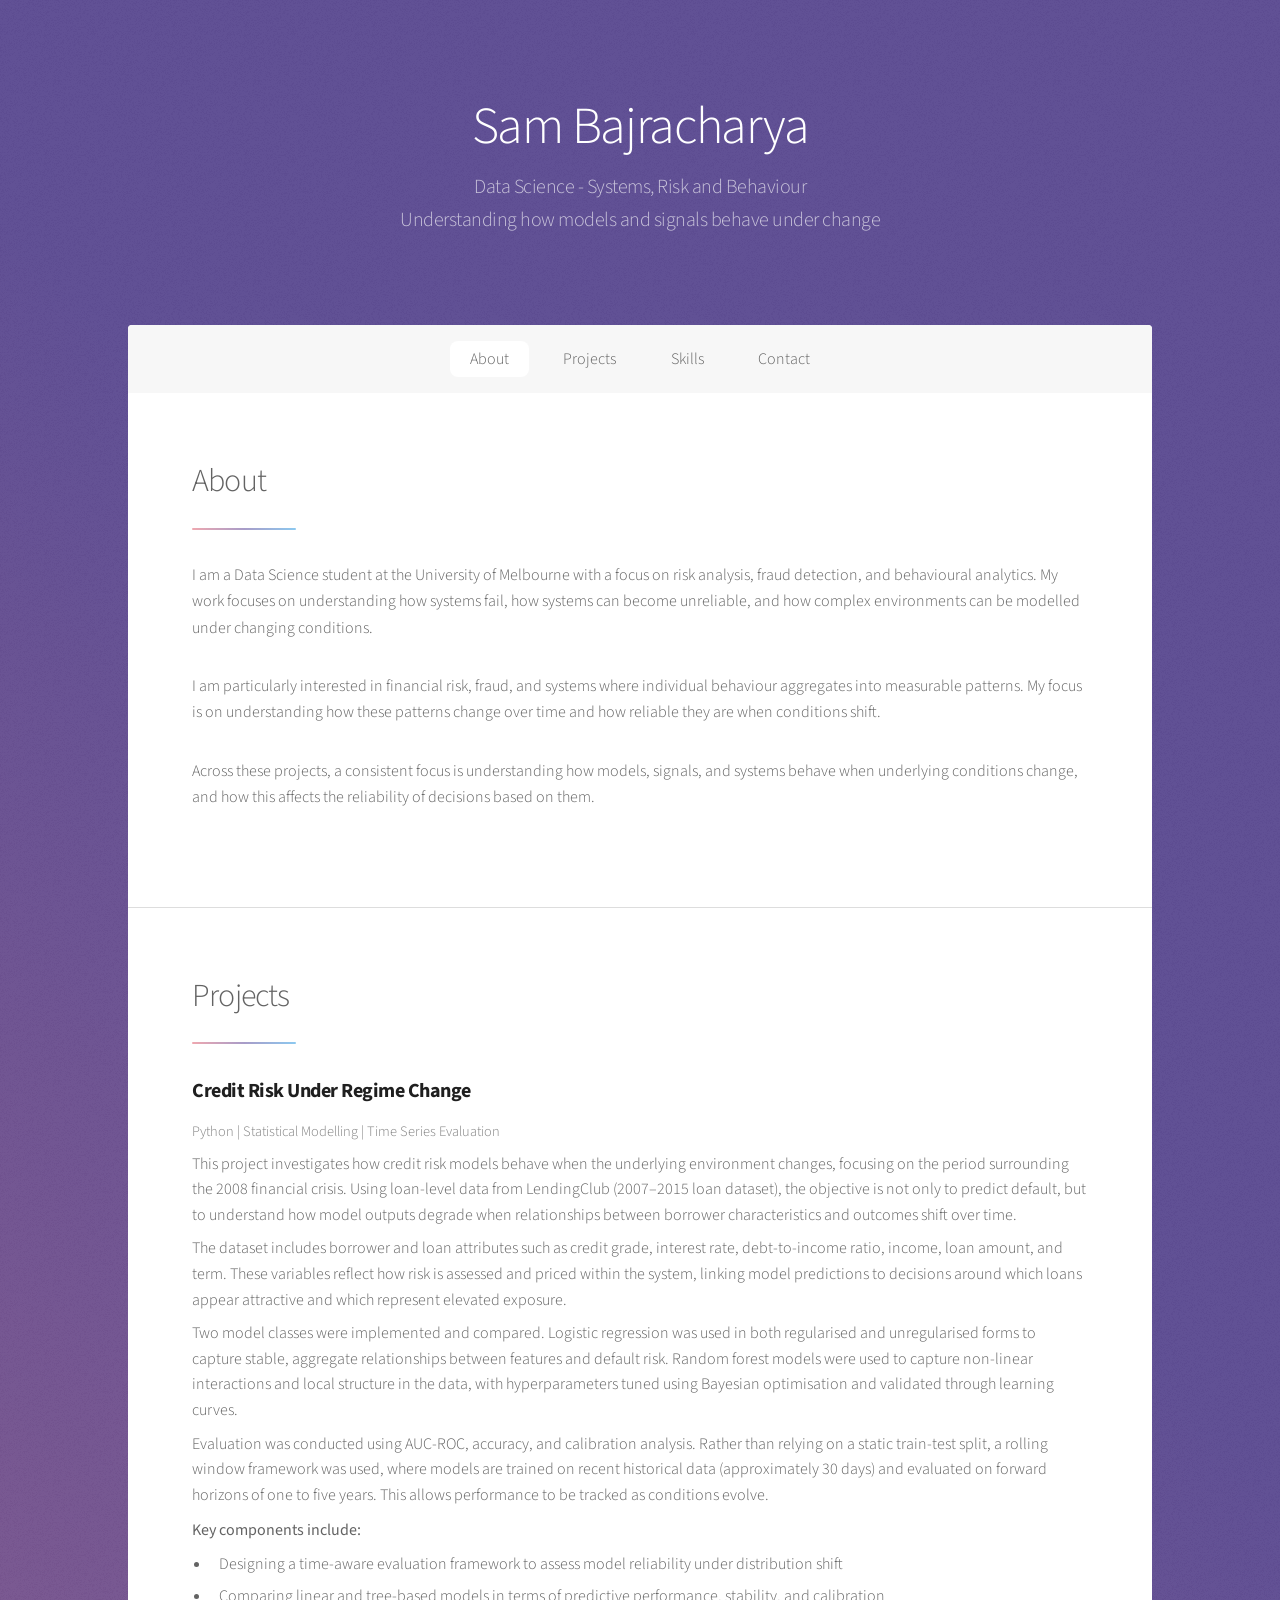
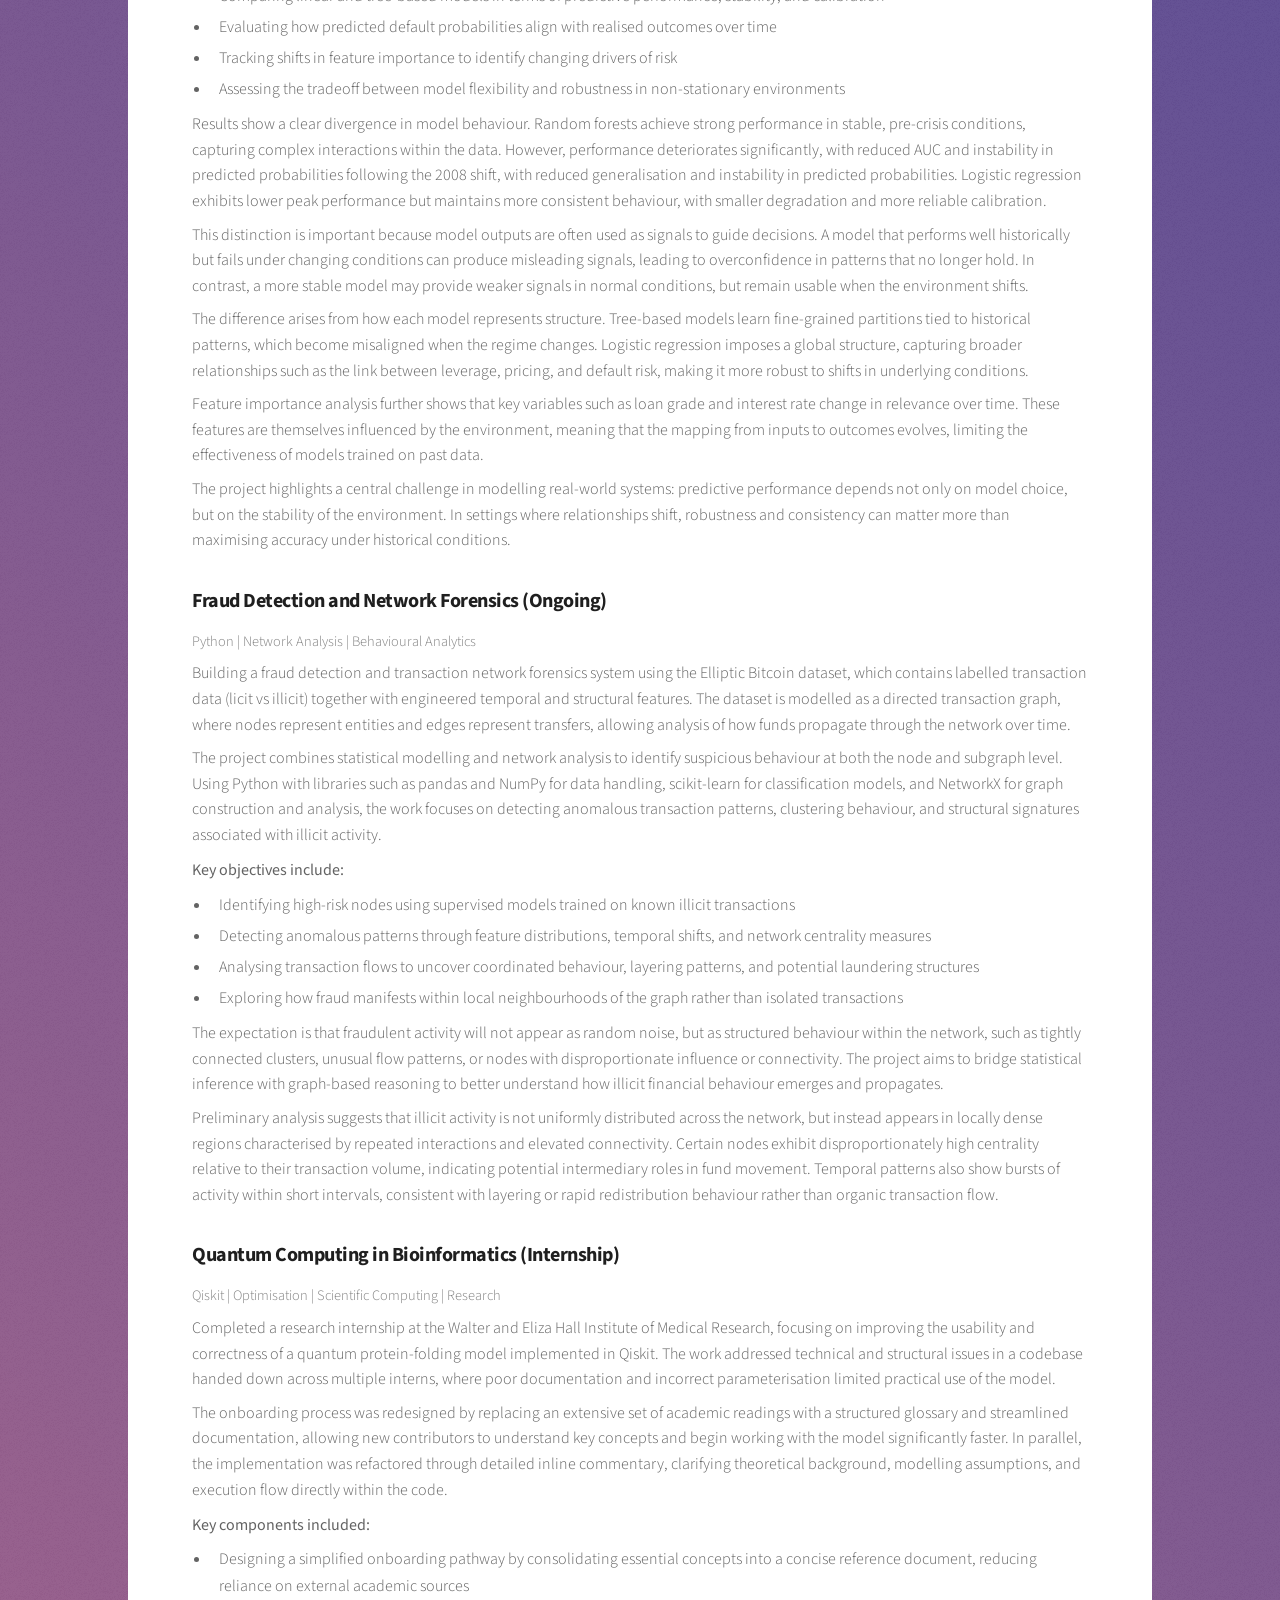
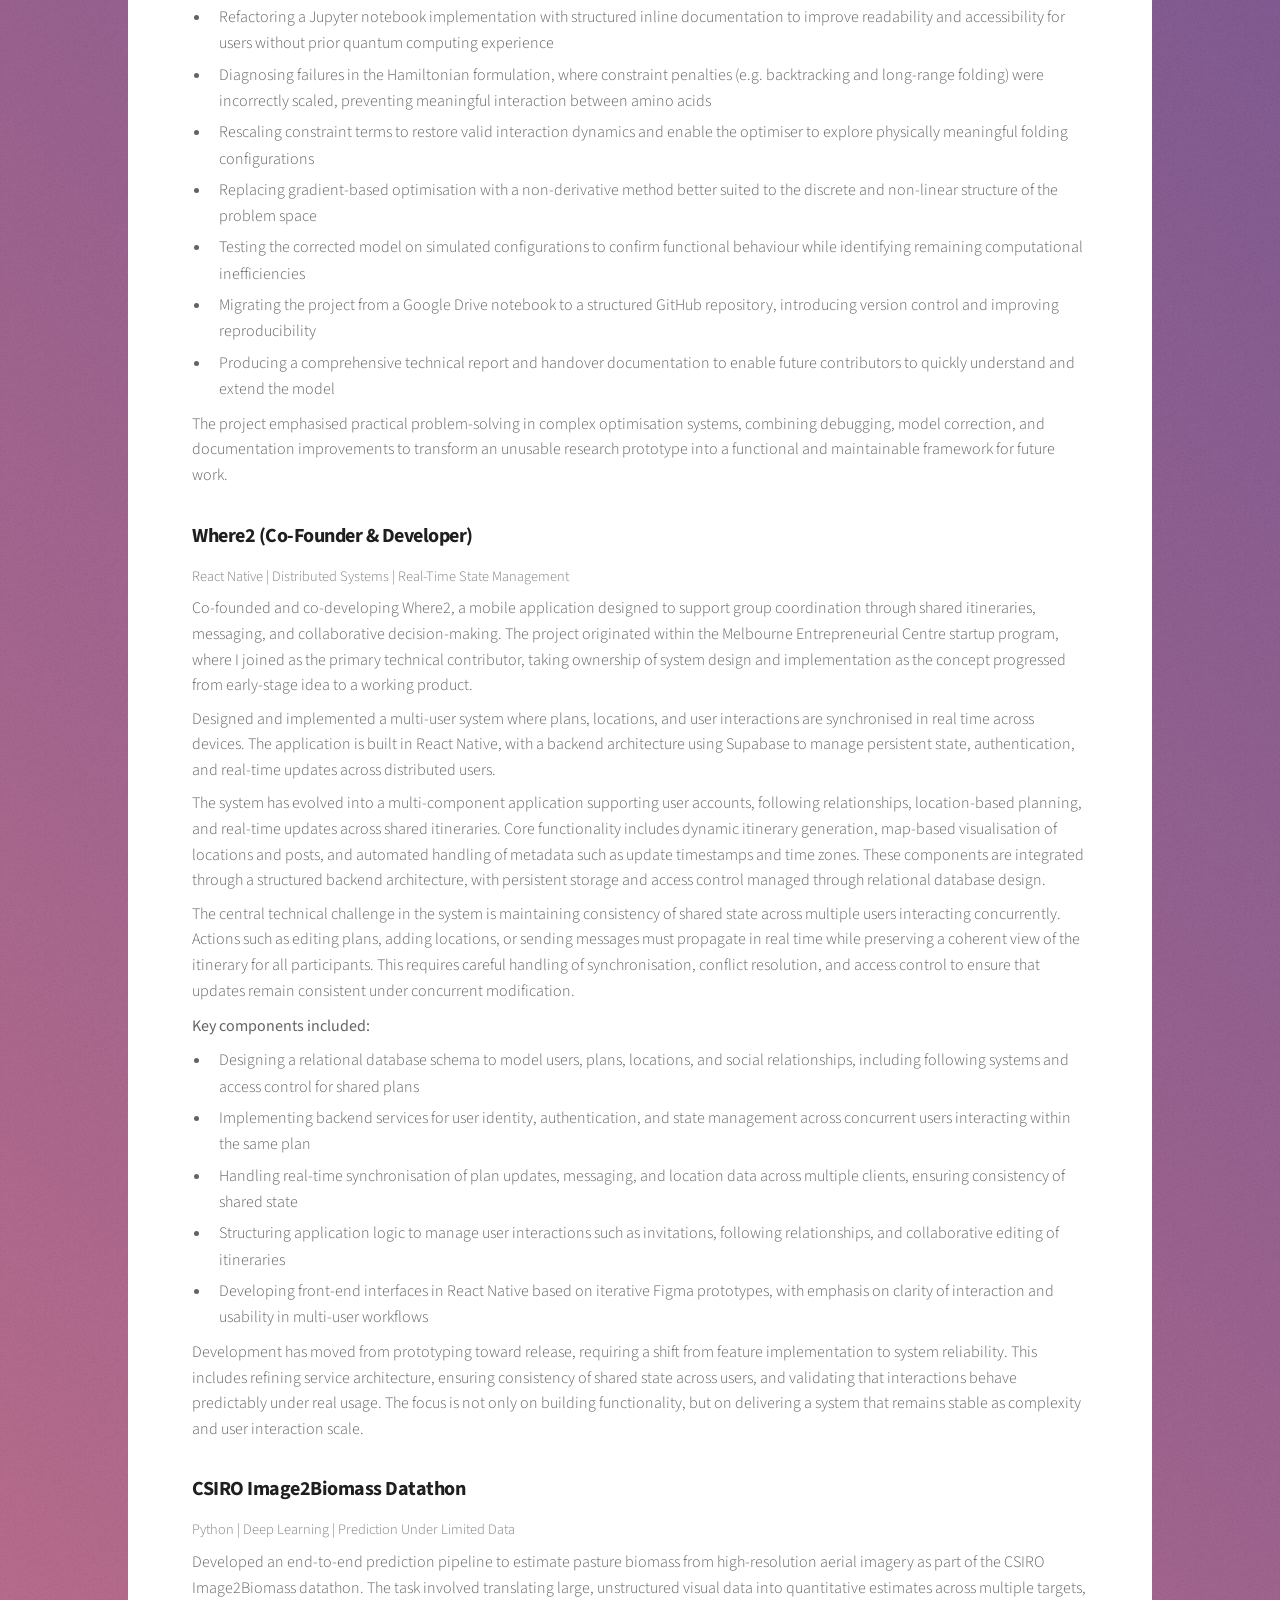
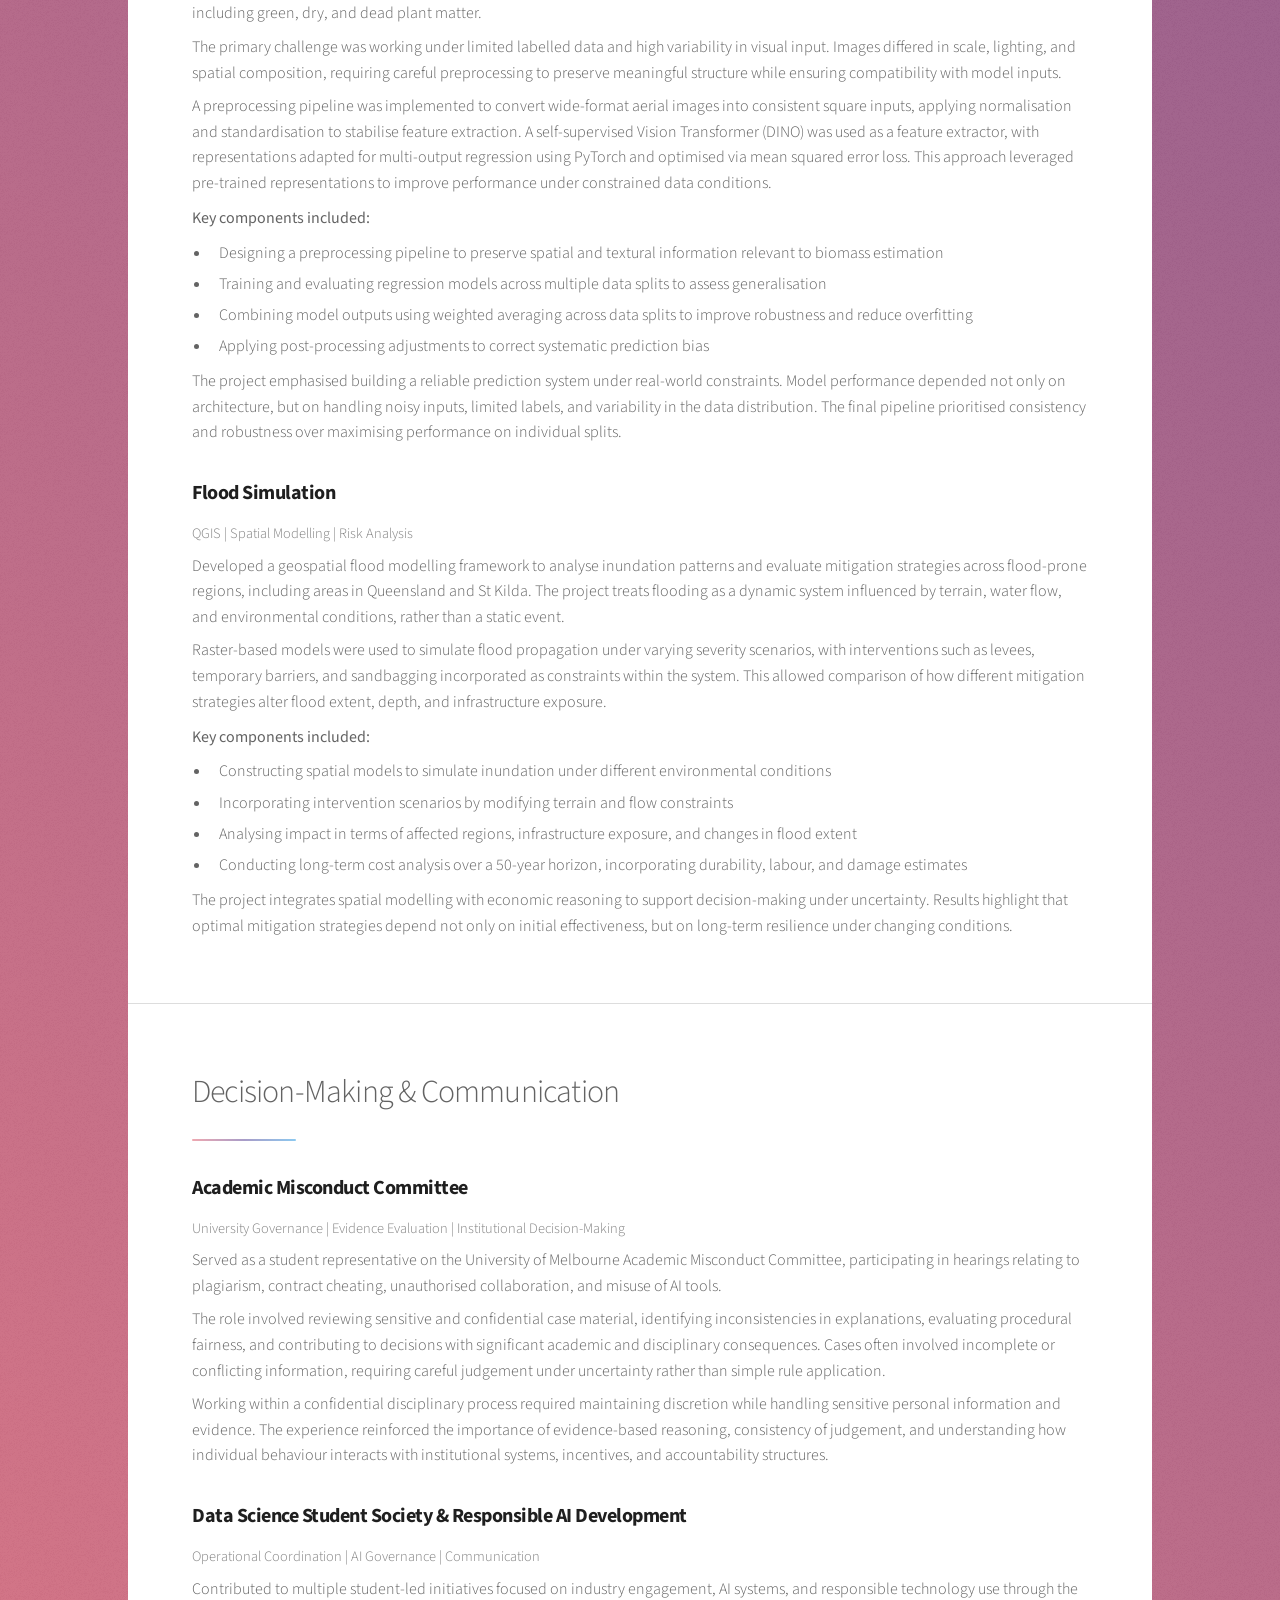
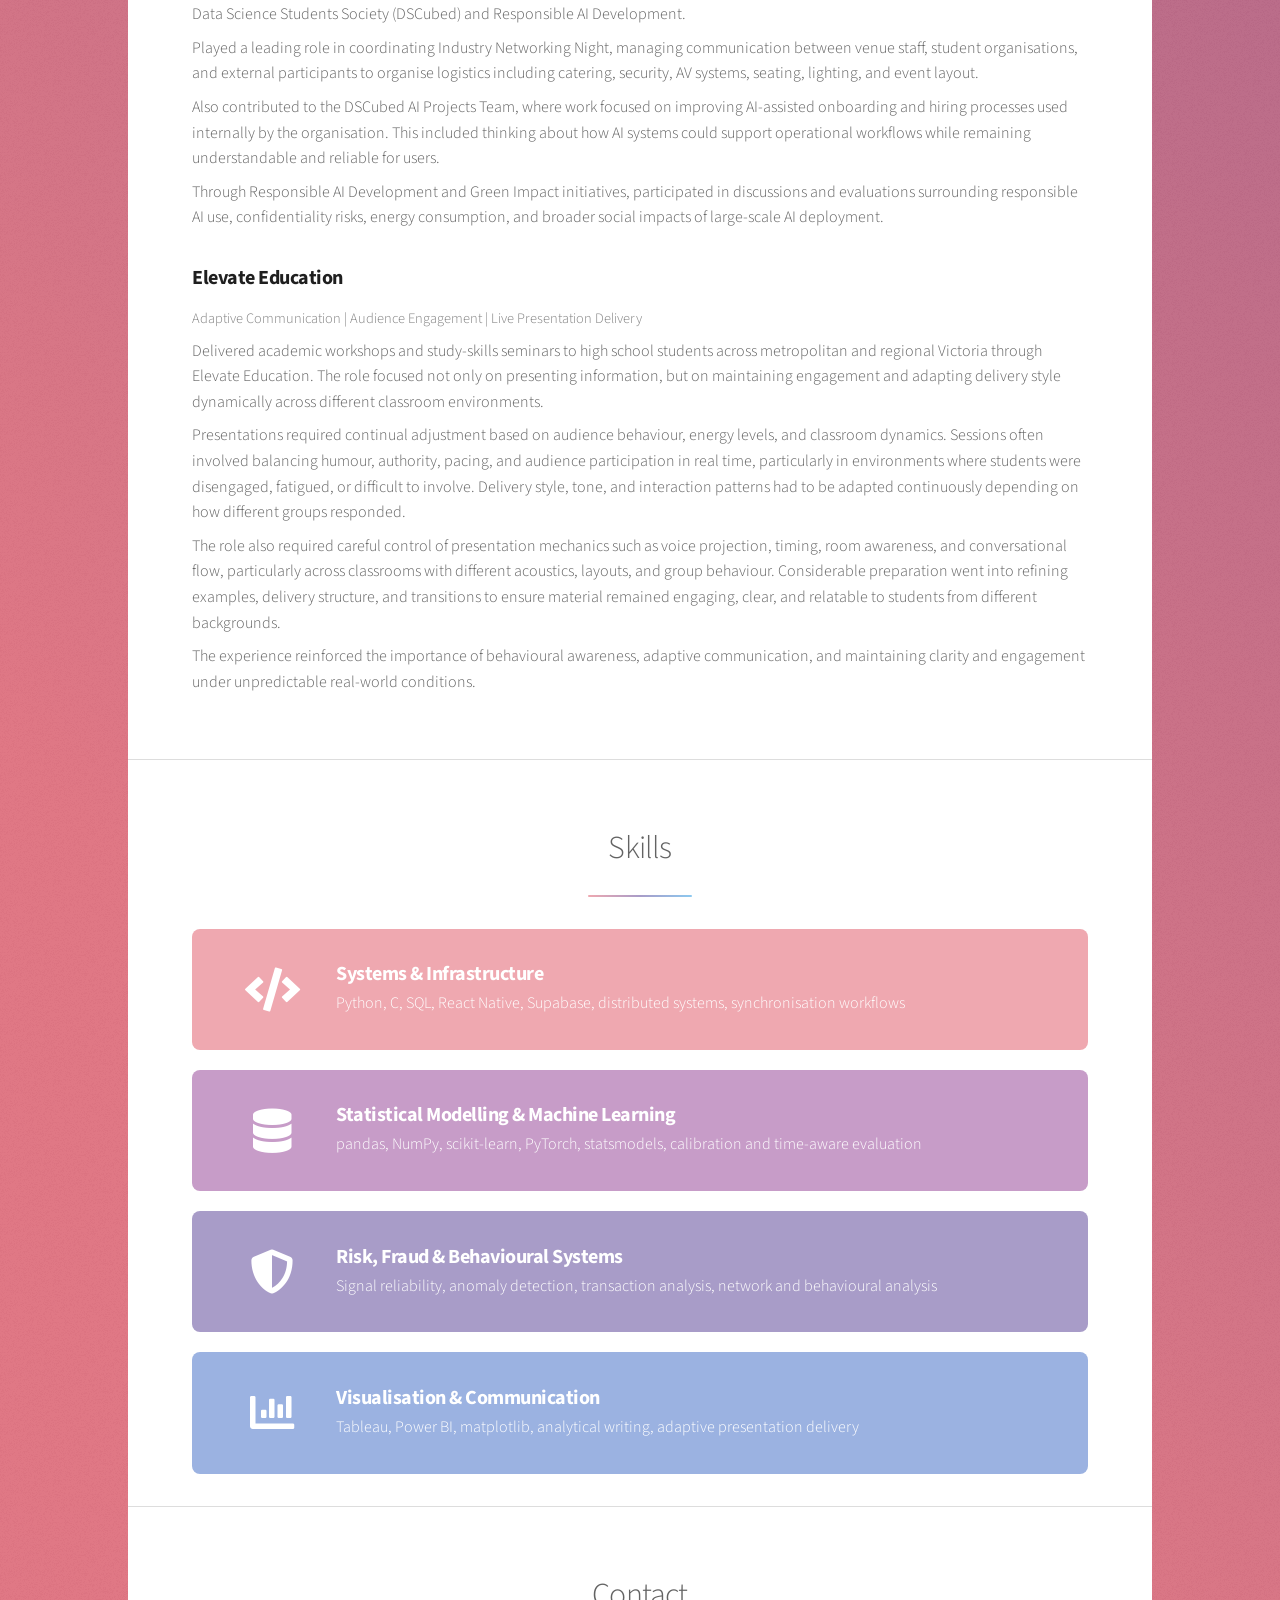
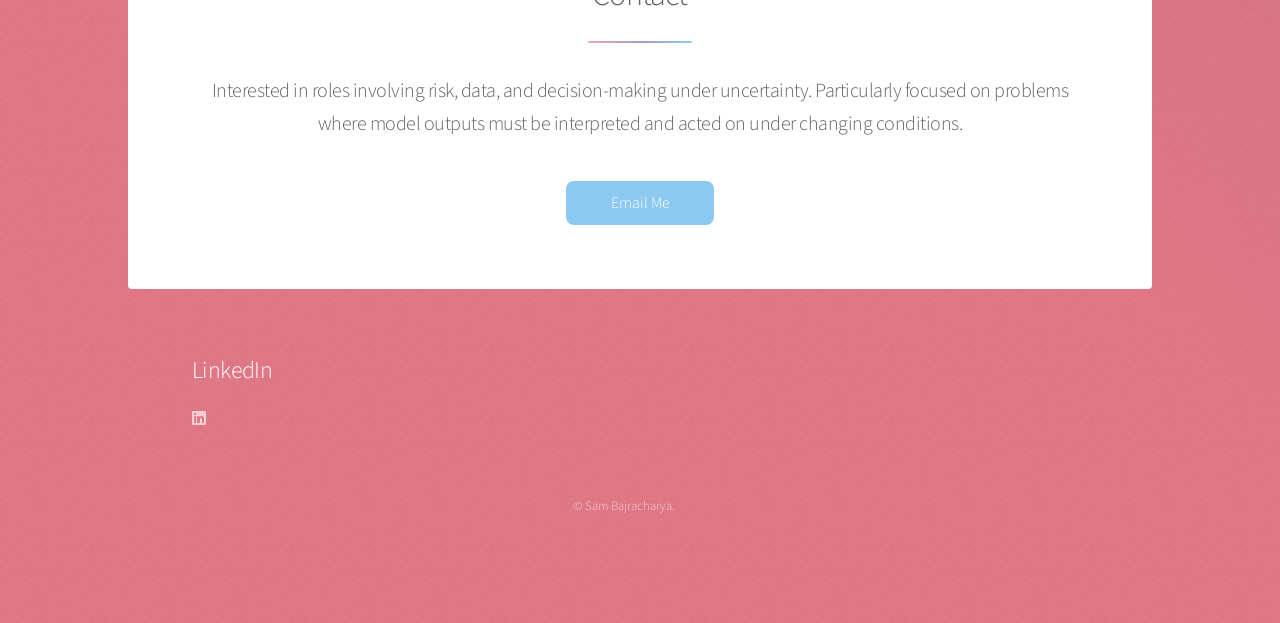
==== index.html @ 2b420250 "rewording (minor)" ====
<!DOCTYPE HTML>
<html>

<head>
	<title>Sam Bajracharya | Data Science & Risk</title>
	<meta charset="utf-8" />
	<meta name="viewport" content="width=device-width, initial-scale=1, user-scalable=no" />
	<link rel="stylesheet" href="assets/css/main.css" />
	<noscript>
		<link rel="stylesheet" href="assets/css/noscript.css" />
	</noscript>
</head>

<body class="is-preload">

	<div id="wrapper">

		<!-- Header -->
		<header id="header" class="alt">
			<!-- <span class="logo"><img src="images/logo.svg" alt="" /></span> -->
			<h1>Sam Bajracharya</h1>
			<p>Data Science - Systems, Risk and Behaviour<br />
				Understanding how models and signals behave under change</p>
		</header>

		<!-- Nav -->
		<nav id="nav">
			<ul>
				<li><a href="#intro" class="active">About</a></li>
				<li><a href="#projects">Projects</a></li>
				<li><a href="#skills">Skills</a></li>
				<li><a href="#contact">Contact</a></li>
			</ul>
		</nav>

		<!-- Main -->
		<div id="main">

			<!-- About -->
			<section id="intro" class="main">
				<div class="spotlight">
					<div class="content">
						<header class="major">
							<h2>About</h2>
						</header>
						<p>
							I am a Data Science student at the University of Melbourne with a focus on risk analysis,
							fraud detection, and behavioural analytics. My work focuses on understanding how systems
							fail, how systems can become unreliable, and how complex environments can be modelled under
							changing conditions.
						</p>
						<p>
						<p>
							I am particularly interested in financial risk, fraud, and systems where individual
							behaviour aggregates into measurable patterns. My focus is on understanding how these
							patterns change over time and how reliable they are when conditions shift.
						</p>
						<p>
							Across these projects, a consistent focus is understanding how models, signals, and systems
							behave when underlying conditions change, and how this affects the reliability of decisions
							based on them.
						</p>
						</p>
					</div>
					<!-- <span class="image"><img src="images/pic01.jpg" alt="" /></span> -->
				</div>
			</section>

			<!-- Projects -->
			<section id="projects" class="main">
				<header class="major">
					<h2>Projects</h2>
				</header>

				<div class="project-list">


					<article class="project-card">
						<div class="project-content">
							<h3>Credit Risk Under Regime Change</h3>
							<p class="project-meta">Python | Statistical Modelling | Time Series Evaluation</p>

							<p>
								This project investigates how credit risk models behave when the underlying
								environment changes, focusing on the period surrounding the 2008 financial crisis.
								Using loan-level data from LendingClub (2007–2015 loan dataset),
								the objective is not only to predict default, but to understand how model outputs
								degrade when relationships between borrower characteristics and outcomes shift
								over time.
							</p>

							<p>
								The dataset includes borrower and loan attributes such as credit grade, interest rate,
								debt-to-income ratio, income, loan amount, and term. These variables reflect how risk
								is assessed and priced within the system, linking model predictions to decisions around
								which loans appear attractive and which represent elevated exposure.
							</p>

							<p>
								Two model classes were implemented and compared. Logistic regression was used in both
								regularised and unregularised forms to capture stable, aggregate relationships between
								features and default risk. Random forest models were used to capture non-linear
								interactions and local structure in the data, with hyperparameters tuned using Bayesian
								optimisation and validated through learning curves.
							</p>

							<p>
								Evaluation was conducted using AUC-ROC, accuracy, and calibration analysis. Rather than
								relying on a static train-test split, a rolling window framework was used, where models
								are trained on recent historical data (approximately 30 days) and evaluated on forward
								horizons of one to five years. This allows performance to be tracked as conditions
								evolve.
							</p>

							<p><strong>Key components include:</strong></p>
							<ul>
								<li>Designing a time-aware evaluation framework to assess model reliability under
									distribution shift</li>
								<li>Comparing linear and tree-based models in terms of predictive performance,
									stability, and calibration</li>
								<li>Evaluating how predicted default probabilities align with realised outcomes over
									time</li>
								<li>Tracking shifts in feature importance to identify changing drivers of risk</li>
								<li>Assessing the tradeoff between model flexibility and robustness in non-stationary
									environments</li>
							</ul>

							<p>
								Results show a clear divergence in model behaviour. Random forests achieve strong
								performance in stable, pre-crisis conditions, capturing complex interactions within
								the data. However, performance deteriorates significantly, with reduced AUC and
								instability in predicted probabilities following the 2008 shift,
								with reduced generalisation and instability in predicted probabilities. Logistic
								regression exhibits lower peak performance but maintains more consistent behaviour,
								with smaller degradation and more reliable calibration.
							</p>

							<p>
								This distinction is important because model outputs are often used as signals to guide
								decisions. A model that performs well historically but fails under changing conditions
								can produce misleading signals, leading to overconfidence in patterns that no longer
								hold. In contrast, a more stable model may provide weaker signals in normal conditions,
								but remain usable when the environment shifts.
							</p>

							<p>
								The difference arises from how each model represents structure. Tree-based models learn
								fine-grained partitions tied to historical patterns, which become misaligned when the
								regime changes. Logistic regression imposes a global structure, capturing broader
								relationships such as the link between leverage, pricing, and default risk, making it
								more robust to shifts in underlying conditions.
							</p>

							<p>
								Feature importance analysis further shows that key variables such as loan grade and
								interest rate change in relevance over time. These features are themselves influenced by
								the environment, meaning that the mapping from inputs to outcomes evolves, limiting the
								effectiveness of models trained on past data.
							</p>

							<p>
								The project highlights a central challenge in modelling real-world systems: predictive
								performance depends not only on model choice, but on the stability of the environment.
								In settings where relationships shift, robustness and consistency can matter more than
								maximising accuracy under historical conditions.
							</p>
						</div>
					</article>

					<article class="project-card">
						<div class="project-content">
							<h3>Fraud Detection and Network Forensics (Ongoing)</h3>
							<p class="project-meta">Python | Network Analysis | Behavioural Analytics</p>

							<p>
								Building a fraud detection and transaction network forensics system using the Elliptic
								Bitcoin dataset,
								which contains labelled transaction data (licit vs illicit) together with engineered
								temporal and
								structural features. The dataset is modelled as a directed transaction graph, where
								nodes represent
								entities and edges represent transfers, allowing analysis of how funds propagate through
								the network
								over time.
							</p>

							<p>
								The project combines statistical modelling and network analysis to identify suspicious
								behaviour at both
								the node and subgraph level. Using Python with libraries such as pandas and NumPy for
								data handling,
								scikit-learn for classification models, and NetworkX for graph construction and
								analysis, the work
								focuses on detecting anomalous transaction patterns, clustering behaviour, and
								structural signatures
								associated with illicit activity.
							</p>

							<p><strong>Key objectives include:</strong></p>
							<ul>
								<li>Identifying high-risk nodes using supervised models trained on known illicit
									transactions</li>
								<li>Detecting anomalous patterns through feature distributions, temporal shifts, and
									network centrality measures</li>
								<li>Analysing transaction flows to uncover coordinated behaviour, layering patterns, and
									potential laundering structures</li>
								<li>Exploring how fraud manifests within local neighbourhoods of the graph rather than
									isolated transactions</li>
							</ul>

							<p>
								The expectation is that fraudulent activity will not appear as random noise, but as
								structured
								behaviour within the network, such as tightly connected clusters, unusual flow patterns,
								or nodes with
								disproportionate influence or connectivity. The project aims to bridge statistical
								inference with
								graph-based reasoning to better understand how illicit financial behaviour emerges and
								propagates.
							</p>

							<p>
								Preliminary analysis suggests that illicit activity is not uniformly distributed across
								the network,
								but instead appears in locally dense regions characterised by repeated interactions and
								elevated
								connectivity. Certain nodes exhibit disproportionately high centrality relative to their
								transaction
								volume, indicating potential intermediary roles in fund movement. Temporal patterns also
								show bursts
								of activity within short intervals, consistent with layering or rapid redistribution
								behaviour rather
								than organic transaction flow.
							</p>
						</div>
					</article>

					<article class="project-card">
						<div class="project-content">
							<h3>Quantum Computing in Bioinformatics (Internship)</h3>
							<p class="project-meta">Qiskit | Optimisation | Scientific Computing | Research</p>

							<p>
								Completed a research internship at the Walter and Eliza Hall Institute of Medical
								Research,
								focusing on improving the usability and correctness of a quantum protein-folding model
								implemented in Qiskit. The work addressed technical and structural issues in a codebase
								handed down across multiple interns, where poor documentation and incorrect
								parameterisation
								limited practical use of the model.
							</p>

							<p>
								The onboarding process was redesigned by replacing an extensive set of academic readings
								with a structured glossary and streamlined documentation, allowing new contributors to
								understand key concepts and begin working with the model significantly faster. In
								parallel,
								the implementation was refactored through detailed inline commentary, clarifying
								theoretical
								background, modelling assumptions, and execution flow directly within the code.
							</p>

							<p><strong>Key components included:</strong></p>
							<ul>
								<li>Designing a simplified onboarding pathway by consolidating essential concepts into a
									concise reference document, reducing reliance on external academic sources</li>
								<li>Refactoring a Jupyter notebook implementation with structured inline documentation
									to improve readability and accessibility for users without prior quantum computing
									experience</li>
								<li>Diagnosing failures in the Hamiltonian formulation, where constraint penalties (e.g.
									backtracking and long-range folding) were incorrectly scaled, preventing meaningful
									interaction between amino acids</li>
								<li>Rescaling constraint terms to restore valid interaction dynamics and enable the
									optimiser to explore physically meaningful folding configurations</li>
								<li>Replacing gradient-based optimisation with a non-derivative method better suited to
									the discrete and non-linear structure of the problem space</li>
								<li>Testing the corrected model on simulated configurations to confirm functional
									behaviour while identifying remaining computational inefficiencies</li>
								<li>Migrating the project from a Google Drive notebook to a structured GitHub
									repository, introducing version control and improving reproducibility</li>
								<li>Producing a comprehensive technical report and handover documentation to enable
									future contributors to quickly understand and extend the model</li>
							</ul>

							<p>
								The project emphasised practical problem-solving in complex optimisation systems,
								combining
								debugging, model correction, and documentation improvements to transform an unusable
								research
								prototype into a functional and maintainable framework for future work.
							</p>
						</div>
					</article>

					<article class="project-card">
						<div class="project-content">
							<h3>Where2 (Co-Founder &amp; Developer)</h3>
							<p class="project-meta">React Native | Distributed Systems | Real-Time State Management</p>

							<p>
								Co-founded and co-developing Where2, a mobile application designed to support group
								coordination through shared itineraries, messaging, and collaborative decision-making.
								The project originated within the Melbourne Entrepreneurial Centre startup program,
								where I joined as the primary technical contributor, taking ownership of system design
								and implementation as the concept progressed from early-stage idea to a working product.
							</p>

							<p>
								Designed and implemented a multi-user system where plans, locations, and user
								interactions
								are synchronised in real time across devices. The application is built in React Native,
								with a backend architecture using Supabase to manage persistent state, authentication,
								and real-time updates across distributed users.
							</p>

							<p>
								The system has evolved into a multi-component application supporting user accounts,
								following relationships, location-based planning, and real-time updates across shared
								itineraries. Core functionality includes dynamic itinerary generation, map-based
								visualisation of locations and posts, and automated handling of metadata such as update
								timestamps and time zones. These components are integrated through a structured backend
								architecture, with persistent storage and access control managed through relational
								database design.
							</p>

							<p>
								The central technical challenge in the system is maintaining consistency of shared state
								across multiple users interacting concurrently. Actions such as editing plans, adding
								locations, or sending messages must propagate in real time while preserving a coherent
								view of the itinerary for all participants. This requires careful handling of
								synchronisation, conflict resolution, and access control to ensure that updates remain
								consistent under concurrent modification.
							</p>

							<p><strong>Key components included:</strong></p>
							<ul>
								<li>Designing a relational database schema to model users, plans, locations, and social
									relationships, including following systems and access control for shared plans</li>
								<li>Implementing backend services for user identity, authentication, and state
									management across concurrent users interacting within the same plan</li>
								<li>Handling real-time synchronisation of plan updates, messaging, and location data
									across multiple clients, ensuring consistency of shared state</li>
								<li>Structuring application logic to manage user interactions such as invitations,
									following relationships, and collaborative editing of itineraries</li>
								<li>Developing front-end interfaces in React Native based on iterative Figma prototypes,
									with emphasis on clarity of interaction and usability in multi-user workflows</li>
							</ul>

							<p>
								Development has moved from prototyping toward release, requiring a shift from feature
								implementation to system reliability. This includes refining service architecture,
								ensuring consistency of shared state across users, and validating that interactions
								behave predictably under real usage. The focus is not only on building functionality,
								but on delivering a system that remains stable as complexity and user interaction scale.
							</p>
						</div>
					</article>


					<article class="project-card">
						<div class="project-content">
							<h3>CSIRO Image2Biomass Datathon</h3>
							<p class="project-meta">Python | Deep Learning | Prediction Under Limited Data</p>

							<p>
								Developed an end-to-end prediction pipeline to estimate pasture biomass from
								high-resolution aerial imagery as part of the CSIRO Image2Biomass datathon.
								The task involved translating large, unstructured visual data into quantitative
								estimates across multiple targets, including green, dry, and dead plant matter.
							</p>

							<p>
								The primary challenge was working under limited labelled data and high variability
								in visual input. Images differed in scale, lighting, and spatial composition,
								requiring careful preprocessing to preserve meaningful structure while ensuring
								compatibility with model inputs.
							</p>

							<p>
								A preprocessing pipeline was implemented to convert wide-format aerial images into
								consistent square inputs, applying normalisation and standardisation to stabilise
								feature extraction. A self-supervised Vision Transformer (DINO) was used as a feature
								extractor, with representations adapted for multi-output regression using
								PyTorch and optimised via mean squared error loss. This approach
								leveraged pre-trained representations to improve performance under constrained data
								conditions.
							</p>

							<p><strong>Key components included:</strong></p>
							<ul>
								<li>Designing a preprocessing pipeline to preserve spatial and textural information
									relevant to biomass estimation</li>
								<li>Training and evaluating regression models across multiple data splits to assess
									generalisation</li>
								<li>Combining model outputs using weighted averaging across data splits to improve
									robustness and reduce overfitting</li>
								<li>Applying post-processing adjustments to correct systematic prediction bias</li>
							</ul>

							<p>
								The project emphasised building a reliable prediction system under real-world
								constraints. Model performance depended not only on architecture, but on handling
								noisy inputs, limited labels, and variability in the data distribution. The final
								pipeline prioritised consistency and robustness over maximising performance on
								individual splits.
							</p>

						</div>
					</article>

					<article class="project-card">
						<div class="project-content">
							<h3>Flood Simulation</h3>
							<p class="project-meta">QGIS | Spatial Modelling | Risk Analysis</p>

							<p>
								Developed a geospatial flood modelling framework to analyse inundation patterns and
								evaluate mitigation strategies across flood-prone regions, including areas in
								Queensland and St Kilda. The project treats flooding as a dynamic system influenced
								by terrain, water flow, and environmental conditions, rather than a static event.
							</p>

							<p>
								Raster-based models were used to simulate flood propagation under varying severity
								scenarios, with interventions such as levees, temporary barriers, and sandbagging
								incorporated as constraints within the system. This allowed comparison of how
								different mitigation strategies alter flood extent, depth, and infrastructure exposure.
							</p>

							<p><strong>Key components included:</strong></p>
							<ul>
								<li>Constructing spatial models to simulate inundation under different environmental
									conditions</li>
								<li>Incorporating intervention scenarios by modifying terrain and flow constraints</li>
								<li>Analysing impact in terms of affected regions, infrastructure exposure, and changes
									in flood extent</li>
								<li>Conducting long-term cost analysis over a 50-year horizon, incorporating durability,
									labour, and damage estimates</li>
							</ul>

							<p>
								The project integrates spatial modelling with economic reasoning to support
								decision-making
								under uncertainty. Results highlight that optimal mitigation strategies depend not only
								on
								initial effectiveness, but on long-term resilience under changing conditions.
							</p>
						</div>
					</article>

				</div>
			</section>

			<!-- Decision-Making & Communication -->
			<section id="decision" class="main">
				<header class="major">
					<h2>Decision-Making & Communication</h2>
				</header>

				<div class="project-list">

					<article class="project-card">
						<div class="project-content">
							<h3>Academic Misconduct Committee</h3>
							<p class="project-meta">
								University Governance | Evidence Evaluation | Institutional Decision-Making
							</p>

							<p>
								Served as a student representative on the University of Melbourne Academic Misconduct
								Committee, participating in hearings relating to plagiarism, contract cheating,
								unauthorised collaboration, and misuse of AI tools.
							</p>

							<p>
								The role involved reviewing sensitive and confidential case material,
								identifying inconsistencies in explanations, evaluating procedural fairness,
								and contributing to decisions with significant academic and disciplinary
								consequences. Cases often involved incomplete or conflicting information,
								requiring careful judgement under uncertainty rather than simple rule
								application.
							</p>

							<p>
								Working within a confidential disciplinary process required maintaining
								discretion while handling sensitive personal information and evidence.
								The experience reinforced the importance of evidence-based reasoning,
								consistency of judgement, and understanding how individual behaviour
								interacts with institutional systems, incentives, and accountability
								structures.
							</p>
						</div>
					</article>

					<article class="project-card">
						<div class="project-content">
							<h3>Data Science Student Society & Responsible AI Development</h3>
							<p class="project-meta">
								Operational Coordination | AI Governance | Communication
							</p>

							<p>
								Contributed to multiple student-led initiatives focused on industry engagement,
								AI systems, and responsible technology use through the Data Science Students Society
								(DSCubed) and Responsible AI Development.
							</p>

							<p>
								Played a leading role in coordinating Industry Networking Night,
								managing communication between venue staff, student organisations, and external
								participants to organise logistics including catering, security, AV systems,
								seating, lighting, and event layout.
							</p>

							<p>
								Also contributed to the DSCubed AI Projects Team, where work focused on improving
								AI-assisted onboarding and hiring processes used internally by the organisation.
								This included thinking about how AI systems could support operational workflows
								while remaining understandable and reliable for users.
							</p>

							<p>
								Through Responsible AI Development and Green Impact initiatives, participated in
								discussions and evaluations surrounding responsible AI use, confidentiality risks,
								energy consumption, and broader social impacts of large-scale AI deployment.
							</p>
						</div>
					</article>

					<article class="project-card">
						<div class="project-content">
							<h3>Elevate Education</h3>
							<p class="project-meta">
								Adaptive Communication | Audience Engagement | Live Presentation Delivery
							</p>

							<p>
								Delivered academic workshops and study-skills seminars to high school
								students across metropolitan and regional Victoria through Elevate
								Education. The role focused not only on presenting information, but on
								maintaining engagement and adapting delivery style dynamically across
								different classroom environments.
							</p>

							<p>
								Presentations required continual adjustment based on audience behaviour,
								energy levels, and classroom dynamics. Sessions often involved balancing
								humour, authority, pacing, and audience participation in real time,
								particularly in environments where students were disengaged, fatigued,
								or difficult to involve. Delivery style, tone, and interaction patterns
								had to be adapted continuously depending on how different groups
								responded.
							</p>

							<p>
								The role also required careful control of presentation mechanics such as
								voice projection, timing, room awareness, and conversational flow,
								particularly across classrooms with different acoustics, layouts, and
								group behaviour. Considerable preparation went into refining examples,
								delivery structure, and transitions to ensure material remained engaging,
								clear, and relatable to students from different backgrounds.
							</p>

							<p>
								The experience reinforced the importance of behavioural awareness,
								adaptive communication, and maintaining clarity and engagement under
								unpredictable real-world conditions.
							</p>
						</div>
					</article>

				</div>
			</section>

			<!-- Skills -->
			<section id="skills" class="main special">
				<header class="major">
					<h2>Skills</h2>
				</header>

				<ul class="statistics">

					<li class="style1">
						<span class="icon solid fa-code"></span>
						<div>
							<strong>Systems & Infrastructure</strong>
							Python, C, SQL, React Native, Supabase, distributed systems, synchronisation workflows
						</div>
					</li>

					<li class="style2">
						<span class="icon solid fa-database"></span>
						<div>
							<strong>Statistical Modelling & Machine Learning</strong>
							pandas, NumPy, scikit-learn, PyTorch, statsmodels, calibration and time-aware evaluation
						</div>
					</li>

					<li class="style3">
						<span class="icon solid fa-shield-alt"></span>
						<div>
							<strong>Risk, Fraud & Behavioural Systems</strong>
							Signal reliability, anomaly detection, transaction analysis, network and behavioural analysis
						</div>
					</li>

					<li class="style4">
						<span class="icon solid fa-chart-bar"></span>
						<div>
							<strong>Visualisation & Communication</strong>
							Tableau, Power BI, matplotlib, analytical writing, adaptive presentation delivery
						</div>
					</li>

				</ul>
			</section>

			<!-- Contact -->
			<section id="contact" class="main special">
				<header class="major">
					<h2>Contact</h2>
					<p>Interested in roles involving risk, data, and decision-making under uncertainty.
						Particularly focused on problems where model outputs must be interpreted and acted on
						under changing conditions.
					</p>
				</header>

				<ul class="actions special">
					<li><a href="mailto:sbajracharyaj@gmail.com" class="button primary">Email Me</a></li>
					<!-- <li><a href="https://github.com" class="button">GitHub</a></li> -->
				</ul>
			</section>

		</div>

		<!-- Footer -->
		<footer id="footer">
			<section>
				<h2>LinkedIn</h2>
				<ul class="icons">
					<li><a href="https://linkedin.com/in/sam-bajracharya-553391235/"
							class="icon brands fa-linkedin"><span class="label">LinkedIn</span></a></li>
					<!-- <li><a href="#" class="icon brands fa-github"><span class="label">GitHub</span></a></li> -->
				</ul>
			</section>

			<p class="copyright">
				&copy; Sam Bajracharya.
			</p>
		</footer>

	</div>

	<!-- Scripts -->
	<script src="assets/js/jquery.min.js"></script>
	<script src="assets/js/jquery.scrollex.min.js"></script>
	<script src="assets/js/jquery.scrolly.min.js"></script>
	<script src="assets/js/browser.min.js"></script>
	<script src="assets/js/breakpoints.min.js"></script>
	<script src="assets/js/util.js"></script>
	<script src="assets/js/main.js"></script>

</body>

</html>
---- assets/css/main.css ----
@import url(fontawesome-all.min.css);
@import 'https://fonts.googleapis.com/css?family=Source+Sans+Pro:300,400,600,700';

/*
	Stellar by HTML5 UP
	html5up.net | @ajlkn
	Free for personal and commercial use under the CCA 3.0 license (html5up.net/license)
*/

html,
body,
div,
span,
applet,
object,
iframe,
h1,
h2,
h3,
h4,
h5,
h6,
p,
blockquote,
pre,
a,
abbr,
acronym,
address,
big,
cite,
code,
del,
dfn,
em,
img,
ins,
kbd,
q,
s,
samp,
small,
strike,
strong,
sub,
sup,
tt,
var,
b,
u,
i,
center,
dl,
dt,
dd,
ol,
ul,
li,
fieldset,
form,
label,
legend,
table,
caption,
tbody,
tfoot,
thead,
tr,
th,
td,
article,
aside,
canvas,
details,
embed,
figure,
figcaption,
footer,
header,
hgroup,
menu,
nav,
output,
ruby,
section,
summary,
time,
mark,
audio,
video {
	margin: 0;
	padding: 0;
	border: 0;
	font-size: 100%;
	font: inherit;
	vertical-align: baseline;
}

article,
aside,
details,
figcaption,
figure,
footer,
header,
hgroup,
menu,
nav,
section {
	display: block;
}

body {
	line-height: 1;
}

ol,
ul {
	list-style: none;
}

blockquote,
q {
	quotes: none;
}

blockquote:before,
blockquote:after,
q:before,
q:after {
	content: '';
	content: none;
}

table {
	border-collapse: collapse;
	border-spacing: 0;
}

body {
	-webkit-text-size-adjust: none;
}

mark {
	background-color: transparent;
	color: inherit;
}

input::-moz-focus-inner {
	border: 0;
	padding: 0;
}

input,
select,
textarea {
	-moz-appearance: none;
	-webkit-appearance: none;
	-ms-appearance: none;
	appearance: none;
}

/* Basic */

@-ms-viewport {
	width: device-width;
}

body {
	-ms-overflow-style: scrollbar;
}

@media screen and (max-width: 480px) {

	html,
	body {
		min-width: 320px;
	}

}

html {
	box-sizing: border-box;
}

*,
*:before,
*:after {
	box-sizing: inherit;
}

body {
	background-color: #935d8c;
	background-image: url("images/overlay.png"), -moz-linear-gradient(45deg, #e37682 15%, #5f4d93 85%);
	background-image: url("images/overlay.png"), -webkit-linear-gradient(45deg, #e37682 15%, #5f4d93 85%);
	background-image: url("images/overlay.png"), -ms-linear-gradient(45deg, #e37682 15%, #5f4d93 85%);
	background-image: url("images/overlay.png"), linear-gradient(45deg, #e37682 15%, #5f4d93 85%);
}

body.is-preload *,
body.is-preload *:before,
body.is-preload *:after {
	-moz-animation: none !important;
	-webkit-animation: none !important;
	-ms-animation: none !important;
	animation: none !important;
	-moz-transition: none !important;
	-webkit-transition: none !important;
	-ms-transition: none !important;
	transition: none !important;
}

/* Type */

body {
	background-color: #935d8c;
	color: rgba(255, 255, 255, 0.65);
}

body,
input,
select,
textarea {
	font-family: "Source Sans Pro", Helvetica, sans-serif;
	font-size: 17pt;
	font-weight: 300;
	line-height: 1.65;
}

@media screen and (max-width: 1680px) {

	body,
	input,
	select,
	textarea {
		font-size: 14pt;
	}

}

@media screen and (max-width: 1280px) {

	body,
	input,
	select,
	textarea {
		font-size: 12pt;
	}

}

@media screen and (max-width: 360px) {

	body,
	input,
	select,
	textarea {
		font-size: 11pt;
	}

}

a {
	-moz-transition: color 0.2s ease, border-bottom 0.2s ease;
	-webkit-transition: color 0.2s ease, border-bottom 0.2s ease;
	-ms-transition: color 0.2s ease, border-bottom 0.2s ease;
	transition: color 0.2s ease, border-bottom 0.2s ease;
	text-decoration: none;
	border-bottom: dotted 1px;
	color: inherit;
}

a:hover {
	border-bottom-color: transparent;
}

strong,
b {
	font-weight: 400;
}

em,
i {
	font-style: italic;
}

p {
	margin: 0 0 2em 0;
}

p.content {
	-moz-columns: 20em 2;
	-webkit-columns: 20em 2;
	-ms-columns: 20em 2;
	columns: 20em 2;
	-moz-column-gap: 2em;
	-webkit-column-gap: 2em;
	-ms-column-gap: 2em;
	column-gap: 2em;
	text-align: justify;
}

h1,
h2,
h3,
h4,
h5,
h6 {
	font-weight: 300;
	line-height: 1.5;
	margin: 0 0 0.7em 0;
	letter-spacing: -0.025em;
}

h1 a,
h2 a,
h3 a,
h4 a,
h5 a,
h6 a {
	color: inherit;
	text-decoration: none;
}

h1 {
	font-size: 2.5em;
	line-height: 1.2;
}

h2 {
	font-size: 1.5em;
}

h3 {
	font-size: 1.25em;
}

h4 {
	font-size: 1.1em;
}

h5 {
	font-size: 0.9em;
}

h6 {
	font-size: 0.7em;
}

@media screen and (max-width: 736px) {

	h1 {
		font-size: 2em;
	}

}

sub {
	font-size: 0.8em;
	position: relative;
	top: 0.5em;
}

sup {
	font-size: 0.8em;
	position: relative;
	top: -0.5em;
}

blockquote {
	border-left: solid 4px;
	font-style: italic;
	margin: 0 0 2em 0;
	padding: 0.5em 0 0.5em 2em;
}

code {
	border-radius: 8px;
	border: solid 1px;
	font-family: "Courier New", monospace;
	font-size: 0.9em;
	margin: 0 0.25em;
	padding: 0.25em 0.65em;
}

pre {
	-webkit-overflow-scrolling: touch;
	font-family: "Courier New", monospace;
	font-size: 0.9em;
	margin: 0 0 2em 0;
}

pre code {
	display: block;
	line-height: 1.75;
	padding: 1em 1.5em;
	overflow-x: auto;
}

hr {
	border: 0;
	border-bottom: solid 1px;
	margin: 2em 0;
}

hr.major {
	margin: 3em 0;
}

.align-left {
	text-align: left;
}

.align-center {
	text-align: center;
}

.align-right {
	text-align: right;
}

input,
select,
textarea {
	color: #ffffff;
}

a:hover {
	color: #ffffff;
}

strong,
b {
	color: #ffffff;
}

h1,
h2,
h3,
h4,
h5,
h6 {
	color: #ffffff;
}

blockquote {
	border-left-color: rgba(255, 255, 255, 0.35);
}

code {
	background: rgba(255, 255, 255, 0.075);
	border-color: rgba(255, 255, 255, 0.35);
}

hr {
	border-bottom-color: rgba(255, 255, 255, 0.35);
}

/* Row */

.row {
	display: flex;
	flex-wrap: wrap;
	box-sizing: border-box;
	align-items: stretch;
}

.row>* {
	box-sizing: border-box;
}

.row.gtr-uniform>*> :last-child {
	margin-bottom: 0;
}

.row.aln-left {
	justify-content: flex-start;
}

.row.aln-center {
	justify-content: center;
}

.row.aln-right {
	justify-content: flex-end;
}

.row.aln-top {
	align-items: flex-start;
}

.row.aln-middle {
	align-items: center;
}

.row.aln-bottom {
	align-items: flex-end;
}

.row>.imp {
	order: -1;
}

.row>.col-1 {
	width: 8.33333%;
}

.row>.off-1 {
	margin-left: 8.33333%;
}

.row>.col-2 {
	width: 16.66667%;
}

.row>.off-2 {
	margin-left: 16.66667%;
}

.row>.col-3 {
	width: 25%;
}

.row>.off-3 {
	margin-left: 25%;
}

.row>.col-4 {
	width: 33.33333%;
}

.row>.off-4 {
	margin-left: 33.33333%;
}

.row>.col-5 {
	width: 41.66667%;
}

.row>.off-5 {
	margin-left: 41.66667%;
}

.row>.col-6 {
	width: 50%;
}

.row>.off-6 {
	margin-left: 50%;
}

.row>.col-7 {
	width: 58.33333%;
}

.row>.off-7 {
	margin-left: 58.33333%;
}

.row>.col-8 {
	width: 66.66667%;
}

.row>.off-8 {
	margin-left: 66.66667%;
}

.row>.col-9 {
	width: 75%;
}

.row>.off-9 {
	margin-left: 75%;
}

.row>.col-10 {
	width: 83.33333%;
}

.row>.off-10 {
	margin-left: 83.33333%;
}

.row>.col-11 {
	width: 91.66667%;
}

.row>.off-11 {
	margin-left: 91.66667%;
}

.row>.col-12 {
	width: 100%;
}

.row>.off-12 {
	margin-left: 100%;
}

.row.gtr-0 {
	margin-top: 0;
	margin-left: 0em;
}

.row.gtr-0>* {
	padding: 0 0 0 0em;
}

.row.gtr-0.gtr-uniform {
	margin-top: 0em;
}

.row.gtr-0.gtr-uniform>* {
	padding-top: 0em;
}

.row.gtr-25 {
	margin-top: 0;
	margin-left: -0.375em;
}

.row.gtr-25>* {
	padding: 0 0 0 0.375em;
}

.row.gtr-25.gtr-uniform {
	margin-top: -0.375em;
}

.row.gtr-25.gtr-uniform>* {
	padding-top: 0.375em;
}

.row.gtr-50 {
	margin-top: 0;
	margin-left: -0.75em;
}

.row.gtr-50>* {
	padding: 0 0 0 0.75em;
}

.row.gtr-50.gtr-uniform {
	margin-top: -0.75em;
}

.row.gtr-50.gtr-uniform>* {
	padding-top: 0.75em;
}

.row {
	margin-top: 0;
	margin-left: -1.5em;
}

.row>* {
	padding: 0 0 0 1.5em;
}

.row.gtr-uniform {
	margin-top: -1.5em;
}

.row.gtr-uniform>* {
	padding-top: 1.5em;
}

.row.gtr-150 {
	margin-top: 0;
	margin-left: -2.25em;
}

.row.gtr-150>* {
	padding: 0 0 0 2.25em;
}

.row.gtr-150.gtr-uniform {
	margin-top: -2.25em;
}

.row.gtr-150.gtr-uniform>* {
	padding-top: 2.25em;
}

.row.gtr-200 {
	margin-top: 0;
	margin-left: -3em;
}

.row.gtr-200>* {
	padding: 0 0 0 3em;
}

.row.gtr-200.gtr-uniform {
	margin-top: -3em;
}

.row.gtr-200.gtr-uniform>* {
	padding-top: 3em;
}

@media screen and (max-width: 1680px) {

	.row {
		display: flex;
		flex-wrap: wrap;
		box-sizing: border-box;
		align-items: stretch;
	}

	.row>* {
		box-sizing: border-box;
	}

	.row.gtr-uniform>*> :last-child {
		margin-bottom: 0;
	}

	.row.aln-left {
		justify-content: flex-start;
	}

	.row.aln-center {
		justify-content: center;
	}

	.row.aln-right {
		justify-content: flex-end;
	}

	.row.aln-top {
		align-items: flex-start;
	}

	.row.aln-middle {
		align-items: center;
	}

	.row.aln-bottom {
		align-items: flex-end;
	}

	.row>.imp-xlarge {
		order: -1;
	}

	.row>.col-1-xlarge {
		width: 8.33333%;
	}

	.row>.off-1-xlarge {
		margin-left: 8.33333%;
	}

	.row>.col-2-xlarge {
		width: 16.66667%;
	}

	.row>.off-2-xlarge {
		margin-left: 16.66667%;
	}

	.row>.col-3-xlarge {
		width: 25%;
	}

	.row>.off-3-xlarge {
		margin-left: 25%;
	}

	.row>.col-4-xlarge {
		width: 33.33333%;
	}

	.row>.off-4-xlarge {
		margin-left: 33.33333%;
	}

	.row>.col-5-xlarge {
		width: 41.66667%;
	}

	.row>.off-5-xlarge {
		margin-left: 41.66667%;
	}

	.row>.col-6-xlarge {
		width: 50%;
	}

	.row>.off-6-xlarge {
		margin-left: 50%;
	}

	.row>.col-7-xlarge {
		width: 58.33333%;
	}

	.row>.off-7-xlarge {
		margin-left: 58.33333%;
	}

	.row>.col-8-xlarge {
		width: 66.66667%;
	}

	.row>.off-8-xlarge {
		margin-left: 66.66667%;
	}

	.row>.col-9-xlarge {
		width: 75%;
	}

	.row>.off-9-xlarge {
		margin-left: 75%;
	}

	.row>.col-10-xlarge {
		width: 83.33333%;
	}

	.row>.off-10-xlarge {
		margin-left: 83.33333%;
	}

	.row>.col-11-xlarge {
		width: 91.66667%;
	}

	.row>.off-11-xlarge {
		margin-left: 91.66667%;
	}

	.row>.col-12-xlarge {
		width: 100%;
	}

	.row>.off-12-xlarge {
		margin-left: 100%;
	}

	.row.gtr-0 {
		margin-top: 0;
		margin-left: 0em;
	}

	.row.gtr-0>* {
		padding: 0 0 0 0em;
	}

	.row.gtr-0.gtr-uniform {
		margin-top: 0em;
	}

	.row.gtr-0.gtr-uniform>* {
		padding-top: 0em;
	}

	.row.gtr-25 {
		margin-top: 0;
		margin-left: -0.375em;
	}

	.row.gtr-25>* {
		padding: 0 0 0 0.375em;
	}

	.row.gtr-25.gtr-uniform {
		margin-top: -0.375em;
	}

	.row.gtr-25.gtr-uniform>* {
		padding-top: 0.375em;
	}

	.row.gtr-50 {
		margin-top: 0;
		margin-left: -0.75em;
	}

	.row.gtr-50>* {
		padding: 0 0 0 0.75em;
	}

	.row.gtr-50.gtr-uniform {
		margin-top: -0.75em;
	}

	.row.gtr-50.gtr-uniform>* {
		padding-top: 0.75em;
	}

	.row {
		margin-top: 0;
		margin-left: -1.5em;
	}

	.row>* {
		padding: 0 0 0 1.5em;
	}

	.row.gtr-uniform {
		margin-top: -1.5em;
	}

	.row.gtr-uniform>* {
		padding-top: 1.5em;
	}

	.row.gtr-150 {
		margin-top: 0;
		margin-left: -2.25em;
	}

	.row.gtr-150>* {
		padding: 0 0 0 2.25em;
	}

	.row.gtr-150.gtr-uniform {
		margin-top: -2.25em;
	}

	.row.gtr-150.gtr-uniform>* {
		padding-top: 2.25em;
	}

	.row.gtr-200 {
		margin-top: 0;
		margin-left: -3em;
	}

	.row.gtr-200>* {
		padding: 0 0 0 3em;
	}

	.row.gtr-200.gtr-uniform {
		margin-top: -3em;
	}

	.row.gtr-200.gtr-uniform>* {
		padding-top: 3em;
	}

}

@media screen and (max-width: 1280px) {

	.row {
		display: flex;
		flex-wrap: wrap;
		box-sizing: border-box;
		align-items: stretch;
	}

	.row>* {
		box-sizing: border-box;
	}

	.row.gtr-uniform>*> :last-child {
		margin-bottom: 0;
	}

	.row.aln-left {
		justify-content: flex-start;
	}

	.row.aln-center {
		justify-content: center;
	}

	.row.aln-right {
		justify-content: flex-end;
	}

	.row.aln-top {
		align-items: flex-start;
	}

	.row.aln-middle {
		align-items: center;
	}

	.row.aln-bottom {
		align-items: flex-end;
	}

	.row>.imp-large {
		order: -1;
	}

	.row>.col-1-large {
		width: 8.33333%;
	}

	.row>.off-1-large {
		margin-left: 8.33333%;
	}

	.row>.col-2-large {
		width: 16.66667%;
	}

	.row>.off-2-large {
		margin-left: 16.66667%;
	}

	.row>.col-3-large {
		width: 25%;
	}

	.row>.off-3-large {
		margin-left: 25%;
	}

	.row>.col-4-large {
		width: 33.33333%;
	}

	.row>.off-4-large {
		margin-left: 33.33333%;
	}

	.row>.col-5-large {
		width: 41.66667%;
	}

	.row>.off-5-large {
		margin-left: 41.66667%;
	}

	.row>.col-6-large {
		width: 50%;
	}

	.row>.off-6-large {
		margin-left: 50%;
	}

	.row>.col-7-large {
		width: 58.33333%;
	}

	.row>.off-7-large {
		margin-left: 58.33333%;
	}

	.row>.col-8-large {
		width: 66.66667%;
	}

	.row>.off-8-large {
		margin-left: 66.66667%;
	}

	.row>.col-9-large {
		width: 75%;
	}

	.row>.off-9-large {
		margin-left: 75%;
	}

	.row>.col-10-large {
		width: 83.33333%;
	}

	.row>.off-10-large {
		margin-left: 83.33333%;
	}

	.row>.col-11-large {
		width: 91.66667%;
	}

	.row>.off-11-large {
		margin-left: 91.66667%;
	}

	.row>.col-12-large {
		width: 100%;
	}

	.row>.off-12-large {
		margin-left: 100%;
	}

	.row.gtr-0 {
		margin-top: 0;
		margin-left: 0em;
	}

	.row.gtr-0>* {
		padding: 0 0 0 0em;
	}

	.row.gtr-0.gtr-uniform {
		margin-top: 0em;
	}

	.row.gtr-0.gtr-uniform>* {
		padding-top: 0em;
	}

	.row.gtr-25 {
		margin-top: 0;
		margin-left: -0.375em;
	}

	.row.gtr-25>* {
		padding: 0 0 0 0.375em;
	}

	.row.gtr-25.gtr-uniform {
		margin-top: -0.375em;
	}

	.row.gtr-25.gtr-uniform>* {
		padding-top: 0.375em;
	}

	.row.gtr-50 {
		margin-top: 0;
		margin-left: -0.75em;
	}

	.row.gtr-50>* {
		padding: 0 0 0 0.75em;
	}

	.row.gtr-50.gtr-uniform {
		margin-top: -0.75em;
	}

	.row.gtr-50.gtr-uniform>* {
		padding-top: 0.75em;
	}

	.row {
		margin-top: 0;
		margin-left: -1.5em;
	}

	.row>* {
		padding: 0 0 0 1.5em;
	}

	.row.gtr-uniform {
		margin-top: -1.5em;
	}

	.row.gtr-uniform>* {
		padding-top: 1.5em;
	}

	.row.gtr-150 {
		margin-top: 0;
		margin-left: -2.25em;
	}

	.row.gtr-150>* {
		padding: 0 0 0 2.25em;
	}

	.row.gtr-150.gtr-uniform {
		margin-top: -2.25em;
	}

	.row.gtr-150.gtr-uniform>* {
		padding-top: 2.25em;
	}

	.row.gtr-200 {
		margin-top: 0;
		margin-left: -3em;
	}

	.row.gtr-200>* {
		padding: 0 0 0 3em;
	}

	.row.gtr-200.gtr-uniform {
		margin-top: -3em;
	}

	.row.gtr-200.gtr-uniform>* {
		padding-top: 3em;
	}

}

@media screen and (max-width: 980px) {

	.row {
		display: flex;
		flex-wrap: wrap;
		box-sizing: border-box;
		align-items: stretch;
	}

	.row>* {
		box-sizing: border-box;
	}

	.row.gtr-uniform>*> :last-child {
		margin-bottom: 0;
	}

	.row.aln-left {
		justify-content: flex-start;
	}

	.row.aln-center {
		justify-content: center;
	}

	.row.aln-right {
		justify-content: flex-end;
	}

	.row.aln-top {
		align-items: flex-start;
	}

	.row.aln-middle {
		align-items: center;
	}

	.row.aln-bottom {
		align-items: flex-end;
	}

	.row>.imp-medium {
		order: -1;
	}

	.row>.col-1-medium {
		width: 8.33333%;
	}

	.row>.off-1-medium {
		margin-left: 8.33333%;
	}

	.row>.col-2-medium {
		width: 16.66667%;
	}

	.row>.off-2-medium {
		margin-left: 16.66667%;
	}

	.row>.col-3-medium {
		width: 25%;
	}

	.row>.off-3-medium {
		margin-left: 25%;
	}

	.row>.col-4-medium {
		width: 33.33333%;
	}

	.row>.off-4-medium {
		margin-left: 33.33333%;
	}

	.row>.col-5-medium {
		width: 41.66667%;
	}

	.row>.off-5-medium {
		margin-left: 41.66667%;
	}

	.row>.col-6-medium {
		width: 50%;
	}

	.row>.off-6-medium {
		margin-left: 50%;
	}

	.row>.col-7-medium {
		width: 58.33333%;
	}

	.row>.off-7-medium {
		margin-left: 58.33333%;
	}

	.row>.col-8-medium {
		width: 66.66667%;
	}

	.row>.off-8-medium {
		margin-left: 66.66667%;
	}

	.row>.col-9-medium {
		width: 75%;
	}

	.row>.off-9-medium {
		margin-left: 75%;
	}

	.row>.col-10-medium {
		width: 83.33333%;
	}

	.row>.off-10-medium {
		margin-left: 83.33333%;
	}

	.row>.col-11-medium {
		width: 91.66667%;
	}

	.row>.off-11-medium {
		margin-left: 91.66667%;
	}

	.row>.col-12-medium {
		width: 100%;
	}

	.row>.off-12-medium {
		margin-left: 100%;
	}

	.row.gtr-0 {
		margin-top: 0;
		margin-left: 0em;
	}

	.row.gtr-0>* {
		padding: 0 0 0 0em;
	}

	.row.gtr-0.gtr-uniform {
		margin-top: 0em;
	}

	.row.gtr-0.gtr-uniform>* {
		padding-top: 0em;
	}

	.row.gtr-25 {
		margin-top: 0;
		margin-left: -0.375em;
	}

	.row.gtr-25>* {
		padding: 0 0 0 0.375em;
	}

	.row.gtr-25.gtr-uniform {
		margin-top: -0.375em;
	}

	.row.gtr-25.gtr-uniform>* {
		padding-top: 0.375em;
	}

	.row.gtr-50 {
		margin-top: 0;
		margin-left: -0.75em;
	}

	.row.gtr-50>* {
		padding: 0 0 0 0.75em;
	}

	.row.gtr-50.gtr-uniform {
		margin-top: -0.75em;
	}

	.row.gtr-50.gtr-uniform>* {
		padding-top: 0.75em;
	}

	.row {
		margin-top: 0;
		margin-left: -1.5em;
	}

	.row>* {
		padding: 0 0 0 1.5em;
	}

	.row.gtr-uniform {
		margin-top: -1.5em;
	}

	.row.gtr-uniform>* {
		padding-top: 1.5em;
	}

	.row.gtr-150 {
		margin-top: 0;
		margin-left: -2.25em;
	}

	.row.gtr-150>* {
		padding: 0 0 0 2.25em;
	}

	.row.gtr-150.gtr-uniform {
		margin-top: -2.25em;
	}

	.row.gtr-150.gtr-uniform>* {
		padding-top: 2.25em;
	}

	.row.gtr-200 {
		margin-top: 0;
		margin-left: -3em;
	}

	.row.gtr-200>* {
		padding: 0 0 0 3em;
	}

	.row.gtr-200.gtr-uniform {
		margin-top: -3em;
	}

	.row.gtr-200.gtr-uniform>* {
		padding-top: 3em;
	}

}

@media screen and (max-width: 736px) {

	.row {
		display: flex;
		flex-wrap: wrap;
		box-sizing: border-box;
		align-items: stretch;
	}

	.row>* {
		box-sizing: border-box;
	}

	.row.gtr-uniform>*> :last-child {
		margin-bottom: 0;
	}

	.row.aln-left {
		justify-content: flex-start;
	}

	.row.aln-center {
		justify-content: center;
	}

	.row.aln-right {
		justify-content: flex-end;
	}

	.row.aln-top {
		align-items: flex-start;
	}

	.row.aln-middle {
		align-items: center;
	}

	.row.aln-bottom {
		align-items: flex-end;
	}

	.row>.imp-small {
		order: -1;
	}

	.row>.col-1-small {
		width: 8.33333%;
	}

	.row>.off-1-small {
		margin-left: 8.33333%;
	}

	.row>.col-2-small {
		width: 16.66667%;
	}

	.row>.off-2-small {
		margin-left: 16.66667%;
	}

	.row>.col-3-small {
		width: 25%;
	}

	.row>.off-3-small {
		margin-left: 25%;
	}

	.row>.col-4-small {
		width: 33.33333%;
	}

	.row>.off-4-small {
		margin-left: 33.33333%;
	}

	.row>.col-5-small {
		width: 41.66667%;
	}

	.row>.off-5-small {
		margin-left: 41.66667%;
	}

	.row>.col-6-small {
		width: 50%;
	}

	.row>.off-6-small {
		margin-left: 50%;
	}

	.row>.col-7-small {
		width: 58.33333%;
	}

	.row>.off-7-small {
		margin-left: 58.33333%;
	}

	.row>.col-8-small {
		width: 66.66667%;
	}

	.row>.off-8-small {
		margin-left: 66.66667%;
	}

	.row>.col-9-small {
		width: 75%;
	}

	.row>.off-9-small {
		margin-left: 75%;
	}

	.row>.col-10-small {
		width: 83.33333%;
	}

	.row>.off-10-small {
		margin-left: 83.33333%;
	}

	.row>.col-11-small {
		width: 91.66667%;
	}

	.row>.off-11-small {
		margin-left: 91.66667%;
	}

	.row>.col-12-small {
		width: 100%;
	}

	.row>.off-12-small {
		margin-left: 100%;
	}

	.row.gtr-0 {
		margin-top: 0;
		margin-left: 0em;
	}

	.row.gtr-0>* {
		padding: 0 0 0 0em;
	}

	.row.gtr-0.gtr-uniform {
		margin-top: 0em;
	}

	.row.gtr-0.gtr-uniform>* {
		padding-top: 0em;
	}

	.row.gtr-25 {
		margin-top: 0;
		margin-left: -0.25em;
	}

	.row.gtr-25>* {
		padding: 0 0 0 0.25em;
	}

	.row.gtr-25.gtr-uniform {
		margin-top: -0.25em;
	}

	.row.gtr-25.gtr-uniform>* {
		padding-top: 0.25em;
	}

	.row.gtr-50 {
		margin-top: 0;
		margin-left: -0.5em;
	}

	.row.gtr-50>* {
		padding: 0 0 0 0.5em;
	}

	.row.gtr-50.gtr-uniform {
		margin-top: -0.5em;
	}

	.row.gtr-50.gtr-uniform>* {
		padding-top: 0.5em;
	}

	.row {
		margin-top: 0;
		margin-left: -1em;
	}

	.row>* {
		padding: 0 0 0 1em;
	}

	.row.gtr-uniform {
		margin-top: -1em;
	}

	.row.gtr-uniform>* {
		padding-top: 1em;
	}

	.row.gtr-150 {
		margin-top: 0;
		margin-left: -1.5em;
	}

	.row.gtr-150>* {
		padding: 0 0 0 1.5em;
	}

	.row.gtr-150.gtr-uniform {
		margin-top: -1.5em;
	}

	.row.gtr-150.gtr-uniform>* {
		padding-top: 1.5em;
	}

	.row.gtr-200 {
		margin-top: 0;
		margin-left: -2em;
	}

	.row.gtr-200>* {
		padding: 0 0 0 2em;
	}

	.row.gtr-200.gtr-uniform {
		margin-top: -2em;
	}

	.row.gtr-200.gtr-uniform>* {
		padding-top: 2em;
	}

}

@media screen and (max-width: 480px) {

	.row {
		display: flex;
		flex-wrap: wrap;
		box-sizing: border-box;
		align-items: stretch;
	}

	.row>* {
		box-sizing: border-box;
	}

	.row.gtr-uniform>*> :last-child {
		margin-bottom: 0;
	}

	.row.aln-left {
		justify-content: flex-start;
	}

	.row.aln-center {
		justify-content: center;
	}

	.row.aln-right {
		justify-content: flex-end;
	}

	.row.aln-top {
		align-items: flex-start;
	}

	.row.aln-middle {
		align-items: center;
	}

	.row.aln-bottom {
		align-items: flex-end;
	}

	.row>.imp-xsmall {
		order: -1;
	}

	.row>.col-1-xsmall {
		width: 8.33333%;
	}

	.row>.off-1-xsmall {
		margin-left: 8.33333%;
	}

	.row>.col-2-xsmall {
		width: 16.66667%;
	}

	.row>.off-2-xsmall {
		margin-left: 16.66667%;
	}

	.row>.col-3-xsmall {
		width: 25%;
	}

	.row>.off-3-xsmall {
		margin-left: 25%;
	}

	.row>.col-4-xsmall {
		width: 33.33333%;
	}

	.row>.off-4-xsmall {
		margin-left: 33.33333%;
	}

	.row>.col-5-xsmall {
		width: 41.66667%;
	}

	.row>.off-5-xsmall {
		margin-left: 41.66667%;
	}

	.row>.col-6-xsmall {
		width: 50%;
	}

	.row>.off-6-xsmall {
		margin-left: 50%;
	}

	.row>.col-7-xsmall {
		width: 58.33333%;
	}

	.row>.off-7-xsmall {
		margin-left: 58.33333%;
	}

	.row>.col-8-xsmall {
		width: 66.66667%;
	}

	.row>.off-8-xsmall {
		margin-left: 66.66667%;
	}

	.row>.col-9-xsmall {
		width: 75%;
	}

	.row>.off-9-xsmall {
		margin-left: 75%;
	}

	.row>.col-10-xsmall {
		width: 83.33333%;
	}

	.row>.off-10-xsmall {
		margin-left: 83.33333%;
	}

	.row>.col-11-xsmall {
		width: 91.66667%;
	}

	.row>.off-11-xsmall {
		margin-left: 91.66667%;
	}

	.row>.col-12-xsmall {
		width: 100%;
	}

	.row>.off-12-xsmall {
		margin-left: 100%;
	}

	.row.gtr-0 {
		margin-top: 0;
		margin-left: 0em;
	}

	.row.gtr-0>* {
		padding: 0 0 0 0em;
	}

	.row.gtr-0.gtr-uniform {
		margin-top: 0em;
	}

	.row.gtr-0.gtr-uniform>* {
		padding-top: 0em;
	}

	.row.gtr-25 {
		margin-top: 0;
		margin-left: -0.3125em;
	}

	.row.gtr-25>* {
		padding: 0 0 0 0.3125em;
	}

	.row.gtr-25.gtr-uniform {
		margin-top: -0.3125em;
	}

	.row.gtr-25.gtr-uniform>* {
		padding-top: 0.3125em;
	}

	.row.gtr-50 {
		margin-top: 0;
		margin-left: -0.625em;
	}

	.row.gtr-50>* {
		padding: 0 0 0 0.625em;
	}

	.row.gtr-50.gtr-uniform {
		margin-top: -0.625em;
	}

	.row.gtr-50.gtr-uniform>* {
		padding-top: 0.625em;
	}

	.row {
		margin-top: 0;
		margin-left: -1.25em;
	}

	.row>* {
		padding: 0 0 0 1.25em;
	}

	.row.gtr-uniform {
		margin-top: -1.25em;
	}

	.row.gtr-uniform>* {
		padding-top: 1.25em;
	}

	.row.gtr-150 {
		margin-top: 0;
		margin-left: -1.875em;
	}

	.row.gtr-150>* {
		padding: 0 0 0 1.875em;
	}

	.row.gtr-150.gtr-uniform {
		margin-top: -1.875em;
	}

	.row.gtr-150.gtr-uniform>* {
		padding-top: 1.875em;
	}

	.row.gtr-200 {
		margin-top: 0;
		margin-left: -2.5em;
	}

	.row.gtr-200>* {
		padding: 0 0 0 2.5em;
	}

	.row.gtr-200.gtr-uniform {
		margin-top: -2.5em;
	}

	.row.gtr-200.gtr-uniform>* {
		padding-top: 2.5em;
	}

}

/* Box */

.box {
	border-radius: 8px;
	border: solid;
	margin-bottom: 2em;
	padding: 1.5em;
}

.box> :last-child,
.box> :last-child> :last-child,
.box> :last-child> :last-child> :last-child {
	margin-bottom: 0;
}

.box.alt {
	border: 0;
	border-radius: 0;
	padding: 0;
}

.box {
	border-color: rgba(255, 255, 255, 0.35);
}

/* Button */

input[type="submit"],
input[type="reset"],
input[type="button"],
button,
.button {
	-moz-appearance: none;
	-webkit-appearance: none;
	-ms-appearance: none;
	appearance: none;
	-moz-transition: background-color 0.2s ease-in-out, color 0.2s ease-in-out;
	-webkit-transition: background-color 0.2s ease-in-out, color 0.2s ease-in-out;
	-ms-transition: background-color 0.2s ease-in-out, color 0.2s ease-in-out;
	transition: background-color 0.2s ease-in-out, color 0.2s ease-in-out;
	border-radius: 8px;
	border: 0;
	cursor: pointer;
	display: inline-block;
	font-weight: 300;
	height: 2.75em;
	line-height: 2.75em;
	min-width: 9.25em;
	padding: 0 1.5em;
	text-align: center;
	text-decoration: none;
	white-space: nowrap;
}

input[type="submit"].icon,
input[type="reset"].icon,
input[type="button"].icon,
button.icon,
.button.icon {
	padding-left: 1.35em;
}

input[type="submit"].icon:before,
input[type="reset"].icon:before,
input[type="button"].icon:before,
button.icon:before,
.button.icon:before {
	margin-right: 0.5em;
}

input[type="submit"].fit,
input[type="reset"].fit,
input[type="button"].fit,
button.fit,
.button.fit {
	width: 100%;
}

input[type="submit"].small,
input[type="reset"].small,
input[type="button"].small,
button.small,
.button.small {
	font-size: 0.8em;
}

input[type="submit"].large,
input[type="reset"].large,
input[type="button"].large,
button.large,
.button.large {
	font-size: 1.35em;
}

input[type="submit"].disabled,
input[type="submit"]:disabled,
input[type="reset"].disabled,
input[type="reset"]:disabled,
input[type="button"].disabled,
input[type="button"]:disabled,
button.disabled,
button:disabled,
.button.disabled,
.button:disabled {
	pointer-events: none;
	opacity: 0.25;
}

@media screen and (max-width: 736px) {

	input[type="submit"],
	input[type="reset"],
	input[type="button"],
	button,
	.button {
		min-width: 0;
	}

}

input[type="submit"],
input[type="reset"],
input[type="button"],
button,
.button {
	background-color: transparent;
	box-shadow: inset 0 0 0 1px rgba(255, 255, 255, 0.35);
	color: #ffffff !important;
}

input[type="submit"]:hover,
input[type="reset"]:hover,
input[type="button"]:hover,
button:hover,
.button:hover {
	background-color: rgba(255, 255, 255, 0.075);
}

input[type="submit"]:active,
input[type="reset"]:active,
input[type="button"]:active,
button:active,
.button:active {
	background-color: rgba(255, 255, 255, 0.2);
}

input[type="submit"].icon:before,
input[type="reset"].icon:before,
input[type="button"].icon:before,
button.icon:before,
.button.icon:before {
	color: rgba(255, 255, 255, 0.5);
}

input[type="submit"].primary,
input[type="reset"].primary,
input[type="button"].primary,
button.primary,
.button.primary {
	background-color: #8cc9f0;
	color: #ffffff !important;
	box-shadow: none;
}

input[type="submit"].primary:hover,
input[type="reset"].primary:hover,
input[type="button"].primary:hover,
button.primary:hover,
.button.primary:hover {
	background-color: #9acff2;
}

input[type="submit"].primary:active,
input[type="reset"].primary:active,
input[type="button"].primary:active,
button.primary:active,
.button.primary:active {
	background-color: #7ec3ee;
}

input[type="submit"].primary.icon:before,
input[type="reset"].primary.icon:before,
input[type="button"].primary.icon:before,
button.primary.icon:before,
.button.primary.icon:before {
	color: #ffffff !important;
}

/* Form */

form {
	margin: 0 0 2em 0;
}

label {
	display: block;
	font-size: 0.9em;
	font-weight: 400;
	margin: 0 0 1em 0;
}

input[type="text"],
input[type="password"],
input[type="email"],
select,
textarea {
	-moz-appearance: none;
	-webkit-appearance: none;
	-ms-appearance: none;
	appearance: none;
	border-radius: 8px;
	border: solid 1px;
	color: inherit;
	display: block;
	outline: 0;
	padding: 0 1em;
	text-decoration: none;
	width: 100%;
}

input[type="text"]:invalid,
input[type="password"]:invalid,
input[type="email"]:invalid,
select:invalid,
textarea:invalid {
	box-shadow: none;
}

select {
	background-size: 1.25rem;
	background-repeat: no-repeat;
	background-position: calc(100% - 1rem) center;
	height: 2.75em;
	padding-right: 2.75em;
	text-overflow: ellipsis;
}

select:focus::-ms-value {
	background-color: transparent;
}

select::-ms-expand {
	display: none;
}

input[type="text"],
input[type="password"],
input[type="email"],
select {
	height: 2.75em;
}

textarea {
	padding: 0.75em 1em;
}

input[type="checkbox"],
input[type="radio"] {
	-moz-appearance: none;
	-webkit-appearance: none;
	-ms-appearance: none;
	appearance: none;
	display: block;
	float: left;
	margin-right: -2em;
	opacity: 0;
	width: 1em;
	z-index: -1;
}

input[type="checkbox"]+label,
input[type="radio"]+label {
	text-decoration: none;
	cursor: pointer;
	display: inline-block;
	font-size: 1em;
	font-weight: 300;
	padding-left: 2.4em;
	padding-right: 0.75em;
	position: relative;
}

input[type="checkbox"]+label:before,
input[type="radio"]+label:before {
	-moz-osx-font-smoothing: grayscale;
	-webkit-font-smoothing: antialiased;
	display: inline-block;
	font-style: normal;
	font-variant: normal;
	text-rendering: auto;
	line-height: 1;
	text-transform: none !important;
	font-family: 'Font Awesome 5 Free';
	font-weight: 900;
}

input[type="checkbox"]+label:before,
input[type="radio"]+label:before {
	border-radius: 8px;
	border: solid 1px;
	content: '';
	display: inline-block;
	font-size: 0.8em;
	height: 2.0625em;
	left: 0;
	line-height: 2.0625em;
	position: absolute;
	text-align: center;
	top: 0;
	width: 2.0625em;
}

input[type="checkbox"]:checked+label:before,
input[type="radio"]:checked+label:before {
	content: '\f00c';
}

input[type="checkbox"]+label:before {
	border-radius: 8px;
}

input[type="radio"]+label:before {
	border-radius: 100%;
}

::-webkit-input-placeholder {
	opacity: 1.0;
}

:-moz-placeholder {
	opacity: 1.0;
}

::-moz-placeholder {
	opacity: 1.0;
}

:-ms-input-placeholder {
	opacity: 1.0;
}

label {
	color: #ffffff;
}

input[type="text"],
input[type="password"],
input[type="email"],
select,
textarea {
	background-color: rgba(255, 255, 255, 0.075);
	border-color: rgba(255, 255, 255, 0.35);
}

input[type="text"]:focus,
input[type="password"]:focus,
input[type="email"]:focus,
select:focus,
textarea:focus {
	border-color: #8cc9f0;
	box-shadow: 0 0 0 1px #8cc9f0;
}

select {
	background-image: url("data:image/svg+xml;charset=utf8,%3Csvg xmlns='http://www.w3.org/2000/svg' width='40' height='40' preserveAspectRatio='none' viewBox='0 0 40 40'%3E%3Cpath d='M9.4,12.3l10.4,10.4l10.4-10.4c0.2-0.2,0.5-0.4,0.9-0.4c0.3,0,0.6,0.1,0.9,0.4l3.3,3.3c0.2,0.2,0.4,0.5,0.4,0.9 c0,0.4-0.1,0.6-0.4,0.9L20.7,31.9c-0.2,0.2-0.5,0.4-0.9,0.4c-0.3,0-0.6-0.1-0.9-0.4L4.3,17.3c-0.2-0.2-0.4-0.5-0.4-0.9 c0-0.4,0.1-0.6,0.4-0.9l3.3-3.3c0.2-0.2,0.5-0.4,0.9-0.4S9.1,12.1,9.4,12.3z' fill='rgba(255, 255, 255, 0.35)' /%3E%3C/svg%3E");
}

select option {
	color: #ffffff;
	background: #935d8c;
}

input[type="checkbox"]+label,
input[type="radio"]+label {
	color: rgba(255, 255, 255, 0.65);
}

input[type="checkbox"]+label:before,
input[type="radio"]+label:before {
	background: rgba(255, 255, 255, 0.075);
	border-color: rgba(255, 255, 255, 0.35);
}

input[type="checkbox"]:checked+label:before,
input[type="radio"]:checked+label:before {
	background-color: #ffffff;
	border-color: #ffffff;
	color: #935d8c;
}

input[type="checkbox"]:focus+label:before,
input[type="radio"]:focus+label:before {
	border-color: #8cc9f0;
	box-shadow: 0 0 0 1px #8cc9f0;
}

::-webkit-input-placeholder {
	color: rgba(255, 255, 255, 0.5) !important;
}

:-moz-placeholder {
	color: rgba(255, 255, 255, 0.5) !important;
}

::-moz-placeholder {
	color: rgba(255, 255, 255, 0.5) !important;
}

:-ms-input-placeholder {
	color: rgba(255, 255, 255, 0.5) !important;
}

.formerize-placeholder {
	color: rgba(255, 255, 255, 0.5) !important;
}

/* Icon */

.icon {
	text-decoration: none;
	-moz-transition: background-color 0.2s ease-in-out, color 0.2s ease-in-out;
	-webkit-transition: background-color 0.2s ease-in-out, color 0.2s ease-in-out;
	-ms-transition: background-color 0.2s ease-in-out, color 0.2s ease-in-out;
	transition: background-color 0.2s ease-in-out, color 0.2s ease-in-out;
	border-bottom: none;
	position: relative;
}

.icon:before {
	-moz-osx-font-smoothing: grayscale;
	-webkit-font-smoothing: antialiased;
	display: inline-block;
	font-style: normal;
	font-variant: normal;
	text-rendering: auto;
	line-height: 1;
	text-transform: none !important;
	font-family: 'Font Awesome 5 Free';
	font-weight: 400;
}

.icon>.label {
	display: none;
}

.icon:before {
	line-height: solid;
}

.icon.solid:before {
	font-weight: 900;
}

.icon.brands:before {
	font-family: 'Font Awesome 5 Brands';
}

.icon.major {
	border: solid 1px;
	display: inline-block;
	border-radius: 100%;
	padding: 0.65em;
	margin: 0 0 2em 0;
	cursor: default;
}

.icon.major:before {
	display: inline-block;
	font-size: 6.25rem;
	width: 2.25em;
	height: 2.25em;
	line-height: 2.2em;
	border-radius: 100%;
	border: solid 1px;
	text-align: center;
}

.icon.alt {
	display: inline-block;
	border: solid 1px;
	border-radius: 100%;
}

.icon.alt:before {
	display: block;
	font-size: 1.25em;
	width: 2em;
	height: 2em;
	text-align: center;
	line-height: 2em;
}

.icon.style1 {
	color: #efa8b0;
}

.icon.style2 {
	color: #c79cc8;
}

.icon.style3 {
	color: #a89cc8;
}

.icon.style4 {
	color: #9bb2e1;
}

.icon.style5 {
	color: #8cc9f0;
}

@media screen and (max-width: 1680px) {

	.icon.major:before {
		font-size: 5.5rem;
	}

}

@media screen and (max-width: 1280px) {

	.icon.major:before {
		font-size: 4.75rem;
	}

}

@media screen and (max-width: 736px) {

	.icon.major {
		margin: 0 0 1.5em 0;
		padding: 0.35em;
	}

	.icon.major:before {
		font-size: 3.5rem;
	}

}

.icon.major {
	border-color: rgba(255, 255, 255, 0.35);
}

.icon.major:before {
	border-color: rgba(255, 255, 255, 0.35);
}

.icon.alt {
	border-color: rgba(255, 255, 255, 0.35);
	color: #ffffff;
}

.icon.alt:hover {
	background-color: rgba(255, 255, 255, 0.075);
}

.icon.alt:active {
	background-color: rgba(255, 255, 255, 0.2);
}

/* Image */

.image {
	border-radius: 8px;
	border: 0;
	display: inline-block;
	position: relative;
}

.image img {
	border-radius: 8px;
	display: block;
}

.image.left,
.image.right {
	max-width: 40%;
}

.image.left img,
.image.right img {
	width: 100%;
}

.image.left {
	float: left;
	margin: 0 1.5em 1em 0;
	top: 0.25em;
}

.image.right {
	float: right;
	margin: 0 0 1em 1.5em;
	top: 0.25em;
}

.image.fit {
	display: block;
	margin: 0 0 2em 0;
	width: 100%;
}

.image.fit img {
	width: 100%;
}

.image.main {
	display: block;
	margin: 0 0 3em 0;
	width: 100%;
}

.image.main img {
	width: 100%;
}

/* List */

ol {
	list-style: decimal;
	margin: 0 0 2em 0;
	padding-left: 1.25em;
}

ol li {
	padding-left: 0.25em;
}

ul {
	list-style: disc;
	margin: 0 0 2em 0;
	padding-left: 1em;
}

ul li {
	padding-left: 0.5em;
}

ul.alt {
	list-style: none;
	padding-left: 0;
}

ul.alt li {
	border-top: solid 1px;
	padding: 0.5em 0;
}

ul.alt li:first-child {
	border-top: 0;
	padding-top: 0;
}

dl {
	margin: 0 0 2em 0;
}

dl dt {
	display: block;
	font-weight: 400;
	margin: 0 0 1em 0;
}

dl dd {
	margin-left: 2em;
}

dl.alt dt {
	display: block;
	width: 3em;
	margin: 0;
	clear: left;
	float: left;
}

dl.alt dd {
	margin: 0 0 0.85em 5.5em;
}

dl.alt:after {
	content: '';
	display: block;
	clear: both;
}

ul.alt li {
	border-top-color: rgba(255, 255, 255, 0.35);
}

dl dt {
	color: #ffffff;
}

/* Actions */

ul.actions {
	display: -moz-flex;
	display: -webkit-flex;
	display: -ms-flex;
	display: flex;
	cursor: default;
	list-style: none;
	margin-left: -1em;
	padding-left: 0;
}

ul.actions li {
	padding: 0 0 0 1em;
	vertical-align: middle;
}

ul.actions.special {
	-moz-justify-content: center;
	-webkit-justify-content: center;
	-ms-justify-content: center;
	justify-content: center;
	width: 100%;
	margin-left: 0;
}

ul.actions.special li:first-child {
	padding-left: 0;
}

ul.actions.stacked {
	-moz-flex-direction: column;
	-webkit-flex-direction: column;
	-ms-flex-direction: column;
	flex-direction: column;
	margin-left: 0;
}

ul.actions.stacked li {
	padding: 1.3em 0 0 0;
}

ul.actions.stacked li:first-child {
	padding-top: 0;
}

ul.actions.fit {
	width: calc(100% + 1em);
}

ul.actions.fit li {
	-moz-flex-grow: 1;
	-webkit-flex-grow: 1;
	-ms-flex-grow: 1;
	flex-grow: 1;
	-moz-flex-shrink: 1;
	-webkit-flex-shrink: 1;
	-ms-flex-shrink: 1;
	flex-shrink: 1;
	width: 100%;
}

ul.actions.fit li>* {
	width: 100%;
}

ul.actions.fit.stacked {
	width: 100%;
}

@media screen and (max-width: 480px) {

	ul.actions:not(.fixed) {
		-moz-flex-direction: column;
		-webkit-flex-direction: column;
		-ms-flex-direction: column;
		flex-direction: column;
		margin-left: 0;
		width: 100% !important;
	}

	ul.actions:not(.fixed) li {
		-moz-flex-grow: 1;
		-webkit-flex-grow: 1;
		-ms-flex-grow: 1;
		flex-grow: 1;
		-moz-flex-shrink: 1;
		-webkit-flex-shrink: 1;
		-ms-flex-shrink: 1;
		flex-shrink: 1;
		padding: 1em 0 0 0;
		text-align: center;
		width: 100%;
	}

	ul.actions:not(.fixed) li>* {
		width: 100%;
	}

	ul.actions:not(.fixed) li:first-child {
		padding-top: 0;
	}

	ul.actions:not(.fixed) li input[type="submit"],
	ul.actions:not(.fixed) li input[type="reset"],
	ul.actions:not(.fixed) li input[type="button"],
	ul.actions:not(.fixed) li button,
	ul.actions:not(.fixed) li .button {
		width: 100%;
	}

	ul.actions:not(.fixed) li input[type="submit"].icon:before,
	ul.actions:not(.fixed) li input[type="reset"].icon:before,
	ul.actions:not(.fixed) li input[type="button"].icon:before,
	ul.actions:not(.fixed) li button.icon:before,
	ul.actions:not(.fixed) li .button.icon:before {
		margin-left: -0.5rem;
	}

}

/* Icons */

ul.icons {
	cursor: default;
	list-style: none;
	padding-left: 0;
}

ul.icons li {
	display: inline-block;
	padding: 0 0.65em 0 0;
}

ul.icons li:last-child {
	padding-right: 0 !important;
}

/* Section/Article */

section.special,
article.special {
	text-align: center;
}

header.major {
	margin-bottom: 1.5em;
}

header.major h2 {
	font-size: 2em;
}

header.major h2:after {
	display: block;
	content: '';
	width: 3.25em;
	height: 2px;
	margin: 0.7em 0 1em 0;
	border-radius: 2px;
}

section.special header.major h2:after,
article.special header.major h2:after {
	margin-left: auto;
	margin-right: auto;
}

header.major p {
	font-size: 1.25em;
	letter-spacing: -0.025em;
}

header.major.special {
	text-align: center;
}

header.major.special h2:after {
	margin-left: auto;
	margin-right: auto;
}

footer.major {
	margin-top: 3em;
}

@media screen and (max-width: 736px) {

	header.major {
		margin-bottom: 0;
	}

	header.major h2 {
		font-size: 1.5em;
	}

	header.major p {
		font-size: 1em;
		letter-spacing: 0;
	}

	header.major p br {
		display: none;
	}

	footer.major {
		margin-top: 0;
	}

}

header.major h2:after {
	background-color: rgba(255, 255, 255, 0.35);
}

/* Table */

.table-wrapper {
	-webkit-overflow-scrolling: touch;
	overflow-x: auto;
}

table {
	margin: 0 0 2em 0;
	width: 100%;
}

table tbody tr {
	border: solid 1px;
	border-left: 0;
	border-right: 0;
}

table td {
	padding: 0.75em 0.75em;
}

table th {
	font-size: 0.9em;
	font-weight: 400;
	padding: 0 0.75em 0.75em 0.75em;
	text-align: left;
}

table thead {
	border-bottom: solid 2px;
}

table tfoot {
	border-top: solid 2px;
}

table.alt {
	border-collapse: separate;
}

table.alt tbody tr td {
	border: solid 1px;
	border-left-width: 0;
	border-top-width: 0;
}

table.alt tbody tr td:first-child {
	border-left-width: 1px;
}

table.alt tbody tr:first-child td {
	border-top-width: 1px;
}

table.alt thead {
	border-bottom: 0;
}

table.alt tfoot {
	border-top: 0;
}

table tbody tr {
	border-color: rgba(255, 255, 255, 0.35);
}

table tbody tr:nth-child(2n + 1) {
	background-color: rgba(255, 255, 255, 0.075);
}

table th {
	color: #ffffff;
}

table thead {
	border-bottom-color: rgba(255, 255, 255, 0.35);
}

table tfoot {
	border-top-color: rgba(255, 255, 255, 0.35);
}

table.alt tbody tr td {
	border-color: rgba(255, 255, 255, 0.35);
}

/* Features */

.features {
	display: -moz-flex;
	display: -webkit-flex;
	display: -ms-flex;
	display: flex;
	-moz-flex-wrap: wrap;
	-webkit-flex-wrap: wrap;
	-ms-flex-wrap: wrap;
	flex-wrap: wrap;
	-moz-justify-content: center;
	-webkit-justify-content: center;
	-ms-justify-content: center;
	justify-content: center;
	width: calc(100% + 2em);
	margin: 0 0 3em -2em;
	padding: 0;
	list-style: none;
}

.features li {
	width: calc(33.33333% - 2em);
	margin-left: 2em;
	margin-top: 3em;
	padding: 0;
}

.features li:nth-child(1),
.features li:nth-child(2),
.features li:nth-child(3) {
	margin-top: 0;
}

.features li> :last-child {
	margin-bottom: 0;
}

@media screen and (max-width: 980px) {

	.features li {
		width: calc(50% - 2em);
	}

	.features li:nth-child(3) {
		margin-top: 3em;
	}

}

@media screen and (max-width: 736px) {

	.features {
		width: 100%;
		margin: 0 0 2em 0;
	}

	.features li {
		width: 100%;
		margin-left: 0;
		margin-top: 2em;
	}

	.features li:nth-child(2),
	.features li:nth-child(3) {
		margin-top: 2em;
	}

}

/* Statistics */

.statistics {
	display: -moz-flex;
	display: -webkit-flex;
	display: -ms-flex;
	display: flex;
	width: 100%;
	margin: 0 0 3em 0;
	padding: 0;
	list-style: none;
	cursor: default;
}

.statistics li {
	-moz-flex: 1;
	-webkit-flex: 1;
	-ms-flex: 1;
	flex: 1;
	padding: 1.5em;
	color: #ffffff;
	text-align: center;
}

.statistics li.style1 {
	background-color: #efa8b0;
}

.statistics li.style2 {
	background-color: #c79cc8;
}

.statistics li.style3 {
	background-color: #a89cc8;
}

.statistics li.style4 {
	background-color: #9bb2e1;
}

.statistics li.style5 {
	background-color: #8cc9f0;
}

.statistics li strong,
.statistics li b {
	display: block;
	font-size: 2em;
	line-height: 1.1;
	color: inherit !important;
	font-weight: 300;
	letter-spacing: -0.025em;
}

.statistics li:first-child {
	border-top-left-radius: 8px;
	border-bottom-left-radius: 8px;
}

.statistics li:last-child {
	border-top-right-radius: 8px;
	border-bottom-right-radius: 8px;
}

.statistics li .icon {
	display: inline-block;
}

.statistics li .icon:before {
	font-size: 2.75rem;
	line-height: 1.3;
}

@media screen and (max-width: 980px) {

	.statistics li strong,
	.statistics li b {
		font-size: 1.5em;
	}

}

@media screen and (max-width: 736px) {

	.statistics {
		display: block;
		width: 20em;
		max-width: 100%;
		margin: 0 auto 2em auto;
	}

	.statistics li:first-child {
		border-bottom-left-radius: 0;
		border-top-right-radius: 8px;
	}

	.statistics li:last-child {
		border-top-right-radius: 0;
		border-bottom-left-radius: 8px;
	}

	.statistics li .icon:before {
		font-size: 3.75rem;
	}

	.statistics li strong,
	.statistics li b {
		font-size: 2.5em;
	}

}

/* Spotlight */

.spotlight {
	display: -moz-flex;
	display: -webkit-flex;
	display: -ms-flex;
	display: flex;
	-moz-align-items: center;
	-webkit-align-items: center;
	-ms-align-items: center;
	align-items: center;
	margin: 0 0 2em 0;
}

.spotlight .content {
	-moz-flex: 1;
	-webkit-flex: 1;
	-ms-flex: 1;
	flex: 1;
}

.spotlight .content> :last-child {
	margin-bottom: 0;
}

.spotlight .content header.major {
	margin: 0 0 2em 0;
}

.spotlight .image {
	display: inline-block;
	margin-left: 4em;
	padding: 0.65em;
	border-radius: 100%;
	border: solid 1px;
}

.spotlight .image img {
	display: block;
	border-radius: 100%;
	width: 16em;
}

@media screen and (max-width: 980px) {

	.spotlight {
		-moz-flex-direction: column-reverse;
		-webkit-flex-direction: column-reverse;
		-ms-flex-direction: column-reverse;
		flex-direction: column-reverse;
		text-align: center;
	}

	.spotlight .content {
		-moz-flex: 0 1 auto;
		-webkit-flex: 0 1 auto;
		-ms-flex: 0 1 auto;
		flex: 0 1 auto;
		width: 100%;
	}

	.spotlight .content header.major h2:after {
		margin-left: auto;
		margin-right: auto;
	}

	.spotlight .content .actions {
		-moz-justify-content: center;
		-webkit-justify-content: center;
		-ms-justify-content: center;
		justify-content: center;
		width: calc(100% + 1em);
	}

	.spotlight .image {
		-moz-flex: 0 1 auto;
		-webkit-flex: 0 1 auto;
		-ms-flex: 0 1 auto;
		flex: 0 1 auto;
		margin-left: 0;
		margin-bottom: 2em;
	}

}

@media screen and (max-width: 736px) {

	.spotlight .image {
		padding: 0.35em;
	}

	.spotlight .image img {
		width: 12em;
	}

}

.spotlight .image {
	border-color: rgba(255, 255, 255, 0.35);
}

/* Header */

#header {
	padding: 5em 5em 1em 5em;
	text-align: center;
}

#header h1 {
	margin: 0 0 0.25em 0;
}

#header p {
	font-size: 1.25em;
	letter-spacing: -0.025em;
}

#header.alt {
	padding: 7em 5em 4em 5em;
}

#header.alt h1 {
	font-size: 3.25em;
}

#header.alt>* {
	-moz-transition: opacity 3s ease;
	-webkit-transition: opacity 3s ease;
	-ms-transition: opacity 3s ease;
	transition: opacity 3s ease;
	-moz-transition-delay: 0.5s;
	-webkit-transition-delay: 0.5s;
	-ms-transition-delay: 0.5s;
	transition-delay: 0.5s;
	opacity: 1;
}

#header.alt .logo {
	-moz-transition: opacity 1.25s ease, -moz-transform 0.5s ease;
	-webkit-transition: opacity 1.25s ease, -webkit-transform 0.5s ease;
	-ms-transition: opacity 1.25s ease, -ms-transform 0.5s ease;
	transition: opacity 1.25s ease, transform 0.5s ease;
	-moz-transition-delay: 0s;
	-webkit-transition-delay: 0s;
	-ms-transition-delay: 0s;
	transition-delay: 0s;
	display: block;
	margin: 0 0 1.5em 0;
}

#header.alt .logo img {
	display: block;
	margin: 0 auto;
	max-width: 75%;
}

@media screen and (max-width: 1280px) {

	#header {
		padding: 4em 4em 0.1em 4em;
	}

	#header.alt {
		padding: 6em 4em 3em 4em;
	}

}

@media screen and (max-width: 980px) {

	#header {
		padding: 4em 3em 0.1em 3em;
	}

	#header.alt {
		padding: 5em 3em 2em 3em;
	}

}

@media screen and (max-width: 736px) {

	#header {
		padding: 3em 2em 0.1em 2em;
	}

	#header p {
		font-size: 1em;
		letter-spacing: 0;
	}

	#header p br {
		display: none;
	}

	#header.alt {
		padding: 4em 2em 1em 2em;
	}

	#header.alt h1 {
		font-size: 2.5em;
	}

}

@media screen and (max-width: 480px) {

	#header {
		padding: 3em 1.5em 0.1em 1.5em;
	}

	#header.alt {
		padding: 4em 1.5em 1em 1.5em;
	}

}

@media screen and (max-width: 360px) {

	#header {
		padding: 2.5em 1em 0.1em 1em;
	}

	#header.alt {
		padding: 3.5em 1em 0.5em 1em;
	}

}

body.is-preload #header.alt>* {
	opacity: 0;
}

body.is-preload #header.alt .logo {
	-moz-transform: scale(0.8) rotate(-30deg);
	-webkit-transform: scale(0.8) rotate(-30deg);
	-ms-transform: scale(0.8) rotate(-30deg);
	transform: scale(0.8) rotate(-30deg);
}

/* Nav */

#nav {
	-moz-transition: background-color 0.2s ease, border-top-left-radius 0.2s ease, border-top-right-radius 0.2s ease, padding 0.2s ease;
	-webkit-transition: background-color 0.2s ease, border-top-left-radius 0.2s ease, border-top-right-radius 0.2s ease, padding 0.2s ease;
	-ms-transition: background-color 0.2s ease, border-top-left-radius 0.2s ease, border-top-right-radius 0.2s ease, padding 0.2s ease;
	transition: background-color 0.2s ease, border-top-left-radius 0.2s ease, border-top-right-radius 0.2s ease, padding 0.2s ease;
	background-color: #ffffff;
	color: #636363;
	position: absolute;
	width: 64em;
	max-width: calc(100% - 4em);
	padding: 1em;
	background-color: #f7f7f7;
	border-top-left-radius: 0.25em;
	border-top-right-radius: 0.25em;
	cursor: default;
	text-align: center;
}

#nav input,
#nav select,
#nav textarea {
	color: #636363;
}

#nav a:hover {
	color: #636363;
}

#nav strong,
#nav b {
	color: #636363;
}

#nav h1,
#nav h2,
#nav h3,
#nav h4,
#nav h5,
#nav h6 {
	color: #636363;
}

#nav blockquote {
	border-left-color: #dddddd;
}

#nav code {
	background: rgba(222, 222, 222, 0.25);
	border-color: #dddddd;
}

#nav hr {
	border-bottom-color: #dddddd;
}

#nav+#main {
	padding-top: 4.25em;
}

#nav ul {
	margin: 0;
	padding: 0;
	list-style: none;
}

#nav ul li {
	-moz-transition: margin 0.2s ease;
	-webkit-transition: margin 0.2s ease;
	-ms-transition: margin 0.2s ease;
	transition: margin 0.2s ease;
	display: inline-block;
	margin: 0 0.35em;
	padding: 0;
	vertical-align: middle;
}

#nav ul li a {
	-moz-transition: font-size 0.2s ease;
	-webkit-transition: font-size 0.2s ease;
	-ms-transition: font-size 0.2s ease;
	transition: font-size 0.2s ease;
	display: inline-block;
	height: 2.25em;
	line-height: 2.25em;
	padding: 0 1.25em;
	border: 0;
	border-radius: 8px;
	box-shadow: inset 0 0 0 1px transparent;
}

#nav ul li a:hover {
	background-color: rgba(222, 222, 222, 0.25);
}

#nav ul li a.active {
	background-color: #ffffff;
	box-shadow: none;
}

#nav.alt {
	position: fixed;
	top: 0;
	padding: 0.5em 1em;
	background-color: rgba(247, 247, 247, 0.95);
	border-top-left-radius: 0;
	border-top-right-radius: 0;
	z-index: 10000;
}

#nav.alt ul li {
	margin: 0 0.175em;
}

#nav.alt ul li a {
	font-size: 0.9em;
}

@media screen and (max-width: 736px) {

	#nav {
		display: none;
	}

	#nav+#main {
		padding-top: 0;
	}

}

/* Main */

#main {
	background-color: #ffffff;
	color: #636363;
	border-radius: 0.25em;
}

#main input,
#main select,
#main textarea {
	color: #636363;
}

#main a:hover {
	color: #636363;
}

#main strong,
#main b {
	color: #636363;
}

#main h1,
#main h2,
#main h3,
#main h4,
#main h5,
#main h6 {
	color: #636363;
}

#main blockquote {
	border-left-color: #dddddd;
}

#main code {
	background: rgba(222, 222, 222, 0.25);
	border-color: #dddddd;
}

#main hr {
	border-bottom-color: #dddddd;
}

#main .box {
	border-color: #dddddd;
}

#main input[type="submit"],
#main input[type="reset"],
#main input[type="button"],
#main button,
#main .button {
	background-color: transparent;
	box-shadow: inset 0 0 0 1px #dddddd;
	color: #636363 !important;
}

#main input[type="submit"]:hover,
#main input[type="reset"]:hover,
#main input[type="button"]:hover,
#main button:hover,
#main .button:hover {
	background-color: rgba(222, 222, 222, 0.25);
}

#main input[type="submit"]:active,
#main input[type="reset"]:active,
#main input[type="button"]:active,
#main button:active,
#main .button:active {
	background-color: rgba(222, 222, 222, 0.5);
}

#main input[type="submit"].icon:before,
#main input[type="reset"].icon:before,
#main input[type="button"].icon:before,
#main button.icon:before,
#main .button.icon:before {
	color: rgba(99, 99, 99, 0.25);
}

#main input[type="submit"].primary,
#main input[type="reset"].primary,
#main input[type="button"].primary,
#main button.primary,
#main .button.primary {
	background-color: #8cc9f0;
	color: #ffffff !important;
	box-shadow: none;
}

#main input[type="submit"].primary:hover,
#main input[type="reset"].primary:hover,
#main input[type="button"].primary:hover,
#main button.primary:hover,
#main .button.primary:hover {
	background-color: #9acff2;
}

#main input[type="submit"].primary:active,
#main input[type="reset"].primary:active,
#main input[type="button"].primary:active,
#main button.primary:active,
#main .button.primary:active {
	background-color: #7ec3ee;
}

#main input[type="submit"].primary.icon:before,
#main input[type="reset"].primary.icon:before,
#main input[type="button"].primary.icon:before,
#main button.primary.icon:before,
#main .button.primary.icon:before {
	color: #ffffff !important;
}

#main label {
	color: #636363;
}

#main input[type="text"],
#main input[type="password"],
#main input[type="email"],
#main select,
#main textarea {
	background-color: rgba(222, 222, 222, 0.25);
	border-color: #dddddd;
}

#main input[type="text"]:focus,
#main input[type="password"]:focus,
#main input[type="email"]:focus,
#main select:focus,
#main textarea:focus {
	border-color: #8cc9f0;
	box-shadow: 0 0 0 1px #8cc9f0;
}

#main select {
	background-image: url("data:image/svg+xml;charset=utf8,%3Csvg xmlns='http://www.w3.org/2000/svg' width='40' height='40' preserveAspectRatio='none' viewBox='0 0 40 40'%3E%3Cpath d='M9.4,12.3l10.4,10.4l10.4-10.4c0.2-0.2,0.5-0.4,0.9-0.4c0.3,0,0.6,0.1,0.9,0.4l3.3,3.3c0.2,0.2,0.4,0.5,0.4,0.9 c0,0.4-0.1,0.6-0.4,0.9L20.7,31.9c-0.2,0.2-0.5,0.4-0.9,0.4c-0.3,0-0.6-0.1-0.9-0.4L4.3,17.3c-0.2-0.2-0.4-0.5-0.4-0.9 c0-0.4,0.1-0.6,0.4-0.9l3.3-3.3c0.2-0.2,0.5-0.4,0.9-0.4S9.1,12.1,9.4,12.3z' fill='%23dddddd' /%3E%3C/svg%3E");
}

#main select option {
	color: #636363;
	background: #ffffff;
}

#main input[type="checkbox"]+label,
#main input[type="radio"]+label {
	color: #636363;
}

#main input[type="checkbox"]+label:before,
#main input[type="radio"]+label:before {
	background: rgba(222, 222, 222, 0.25);
	border-color: #dddddd;
}

#main input[type="checkbox"]:checked+label:before,
#main input[type="radio"]:checked+label:before {
	background-color: #636363;
	border-color: #636363;
	color: #ffffff;
}

#main input[type="checkbox"]:focus+label:before,
#main input[type="radio"]:focus+label:before {
	border-color: #8cc9f0;
	box-shadow: 0 0 0 1px #8cc9f0;
}

#main ::-webkit-input-placeholder {
	color: rgba(99, 99, 99, 0.25) !important;
}

#main :-moz-placeholder {
	color: rgba(99, 99, 99, 0.25) !important;
}

#main ::-moz-placeholder {
	color: rgba(99, 99, 99, 0.25) !important;
}

#main :-ms-input-placeholder {
	color: rgba(99, 99, 99, 0.25) !important;
}

#main .formerize-placeholder {
	color: rgba(99, 99, 99, 0.25) !important;
}

#main .icon.major {
	border-color: #dddddd;
}

#main .icon.major:before {
	border-color: #dddddd;
}

#main .icon.alt {
	border-color: #dddddd;
	color: #636363;
}

#main .icon.alt:hover {
	background-color: rgba(222, 222, 222, 0.25);
}

#main .icon.alt:active {
	background-color: rgba(222, 222, 222, 0.5);
}

#main ul.alt li {
	border-top-color: #dddddd;
}

#main dl dt {
	color: #636363;
}

#main header.major h2:after {
	background-color: #dddddd;
	background-image: -moz-linear-gradient(90deg, #efa8b0, #a89cc8, #8cc9f0);
	background-image: -webkit-linear-gradient(90deg, #efa8b0, #a89cc8, #8cc9f0);
	background-image: -ms-linear-gradient(90deg, #efa8b0, #a89cc8, #8cc9f0);
	background-image: linear-gradient(90deg, #efa8b0, #a89cc8, #8cc9f0);
}

#main table tbody tr {
	border-color: #dddddd;
}

#main table tbody tr:nth-child(2n + 1) {
	background-color: rgba(222, 222, 222, 0.25);
}

#main table th {
	color: #636363;
}

#main table thead {
	border-bottom-color: #dddddd;
}

#main table tfoot {
	border-top-color: #dddddd;
}

#main table.alt tbody tr td {
	border-color: #dddddd;
}

#main .spotlight .image {
	border-color: #dddddd;
}

#main>.main {
	padding: 5em 5em 3em 5em;
	border-top: solid 1px #dddddd;
}

#main>.main:first-child {
	border-top: 0;
}

#main>.main>.image.main:first-child {
	margin: -5em 0 5em -5em;
	width: calc(100% + 10em);
	border-top-right-radius: 0.25em;
	border-top-left-radius: 0.25em;
	border-bottom-right-radius: 0;
	border-bottom-left-radius: 0;
}

#main>.main>.image.main:first-child img {
	border-top-right-radius: 0.25em;
	border-top-left-radius: 0.25em;
	border-bottom-right-radius: 0;
	border-bottom-left-radius: 0;
}

@media screen and (max-width: 1280px) {

	#main>.main {
		padding: 4em 4em 2em 4em;
	}

	#main>.main>.image.main:first-child {
		margin: -4em 0 4em -4em;
		width: calc(100% + 8em);
	}

}

@media screen and (max-width: 980px) {

	#main>.main {
		padding: 4em 3em 2em 3em;
	}

	#main>.main>.image.main:first-child {
		margin: -4em 0 4em -3em;
		width: calc(100% + 6em);
	}

}

@media screen and (max-width: 736px) {

	#main>.main {
		padding: 3em 2em 1em 2em;
	}

	#main>.main>.image.main:first-child {
		margin: -3em 0 2em -2em;
		width: calc(100% + 4em);
	}

}

@media screen and (max-width: 480px) {

	#main>.main {
		padding: 3em 1.5em 1em 1.5em;
	}

	#main>.main>.image.main:first-child {
		margin: -3em 0 1.5em -1.5em;
		width: calc(100% + 3em);
	}

}

@media screen and (max-width: 360px) {

	#main {
		border-radius: 0;
	}

	#main>.main {
		padding: 2.5em 1em 0.5em 1em;
	}

	#main>.main>.image.main:first-child {
		margin: -2.5em 0 1.5em -1em;
		width: calc(100% + 2em);
		border-radius: 0;
	}

	#main>.main>.image.main:first-child img {
		border-radius: 0;
	}

}

/* Footer */

#footer {
	display: -moz-flex;
	display: -webkit-flex;
	display: -ms-flex;
	display: flex;
	-moz-flex-wrap: wrap;
	-webkit-flex-wrap: wrap;
	-ms-flex-wrap: wrap;
	flex-wrap: wrap;
	padding: 5em 5em 3em 5em;
	width: calc(100% + 2em);
	margin: 0 0 3em -2em;
}

#footer>* {
	width: calc(50% - 2em);
	margin-left: 2em;
}

#footer .copyright {
	width: 100%;
	margin: 2.5em 0 2em 0;
	font-size: 0.8em;
	text-align: center;
}

@media screen and (max-width: 1280px) {

	#footer {
		padding: 4em 4em 2em 4em;
	}

}

@media screen and (max-width: 980px) {

	#footer {
		padding: 4em 3em 2em 3em;
		display: block;
		margin: 0 0 3em 0;
		width: 100%;
	}

	#footer>* {
		width: 100%;
		margin-left: 0;
		margin-bottom: 3em;
	}

	#footer .copyright {
		text-align: left;
	}

}

@media screen and (max-width: 736px) {

	#footer {
		padding: 3em 2em 1em 2em;
	}

}

@media screen and (max-width: 480px) {

	#footer {
		padding: 3em 1.5em 1em 1.5em;
	}

}

@media screen and (max-width: 480px) {

	#footer {
		padding: 2.5em 1em 0.5em 1em;
	}

}

/* Wrapper */

#wrapper {
	width: 64em;
	max-width: calc(100% - 4em);
	margin: 0 auto;
}

@media screen and (max-width: 480px) {

	#wrapper {
		max-width: calc(100% - 2em);
	}

}

@media screen and (max-width: 360px) {

	#wrapper {
		max-width: 100%;
	}

}

/* Below this are custom changes that I made myself due to being unsatisfied with the default styling. */

/* =========================
   PROJECTS SECTION FIXES
   ========================= */

#projects header.major {
	margin-bottom: 1em !important;
}

#projects p {
	margin-bottom: 0.5em;
	line-height: 1.6;
}

#projects .project-meta {
	margin-bottom: 0.6em;
	font-size: 0.9em;
	opacity: 0.8;
}

#projects ul {
	margin-top: 0.3em;
	margin-bottom: 0.6em;
	padding-left: 1.2em;
}

#projects ul li {
	margin-bottom: 0.3em;
}

#projects p strong {
	display: block;
	margin-top: 0.6em;
	margin-bottom: 0.2em;
}

#projects .project-content h3 {
	font-weight: 700 !important;
	color: #1f1f1f !important;
}

/* Optional: cleaner spacing between project cards */
#projects .project-card {
	margin-bottom: 2em;
}

/* =========================
   DECISION-MAKING SECTION FIXES
   ========================= */

   #decision header.major {
	margin-bottom: 1em !important;
}

#decision p {
	margin-bottom: 0.5em;
	line-height: 1.6;
}

#decision .project-meta {
	margin-bottom: 0.6em;
	font-size: 0.9em;
	opacity: 0.8;
}

#decision ul {
	margin-top: 0.3em;
	margin-bottom: 0.6em;
	padding-left: 1.2em;
}

#decision ul li {
	margin-bottom: 0.3em;
}

#decision p strong {
	display: block;
	margin-top: 0.6em;
	margin-bottom: 0.2em;
}

#decision .project-content h3 {
	font-weight: 700 !important;
	color: #1f1f1f !important;
}

/* Optional: cleaner spacing between cards */
#decision .project-card {
	margin-bottom: 2em;
}

/* =========================
   SKILLS SECTION LAYOUT
   ========================= */

   #skills .statistics {
	display: flex !important;
	flex-direction: column !important;
	gap: 1.25em;
	margin: 0 !important;
	padding: 0 !important;
	width: 100%;
}

#skills .statistics li {
	width: 100% !important;
	min-height: unset !important;
	padding: 2em 2.5em !important;

	display: grid !important;
	grid-template-columns: 5em 1fr !important;
	column-gap: 1.5em;

	align-items: center !important;
	text-align: left !important;

	border-radius: 0.5em;
}

#skills .statistics li .icon {
	font-size: 2.5em;

	display: flex;
	justify-content: center;
	align-items: center;

	margin: 0 !important;
}

#skills .statistics li strong {
	display: block;
	font-size: 1.25em;
	font-weight: 700;
	margin-bottom: 0.2em;
	line-height: 1.2;
}

#skills .statistics li div {
	display: flex;
	flex-direction: column;
}

#skills .statistics li br {
	display: none;
}
---- assets/css/noscript.css ----
/*
	Stellar by HTML5 UP
	html5up.net | @ajlkn
	Free for personal and commercial use under the CCA 3.0 license (html5up.net/license)
*/

/* Header */

	body.is-preload #header.alt > * {
		opacity: 1;
	}

	body.is-preload #header.alt .logo {
		-moz-transform: none;
		-webkit-transform: none;
		-ms-transform: none;
		transform: none;
	}
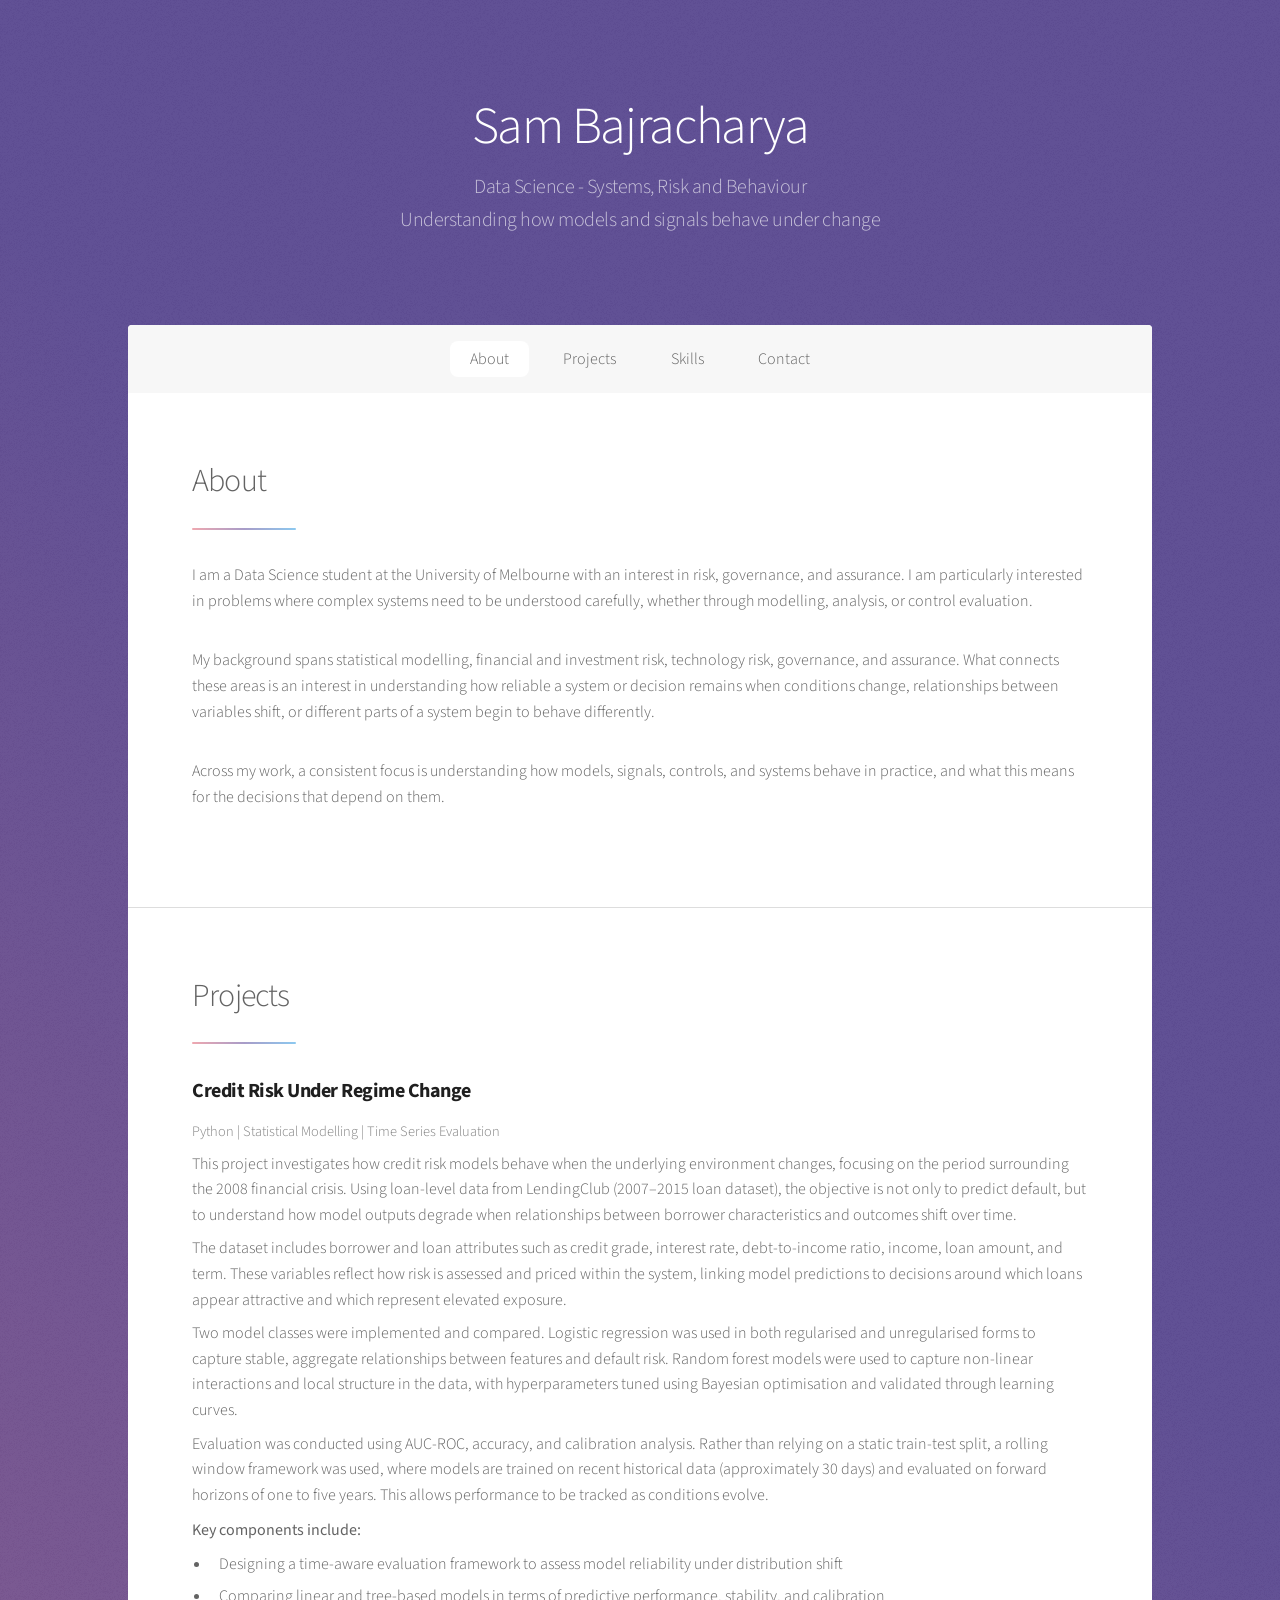
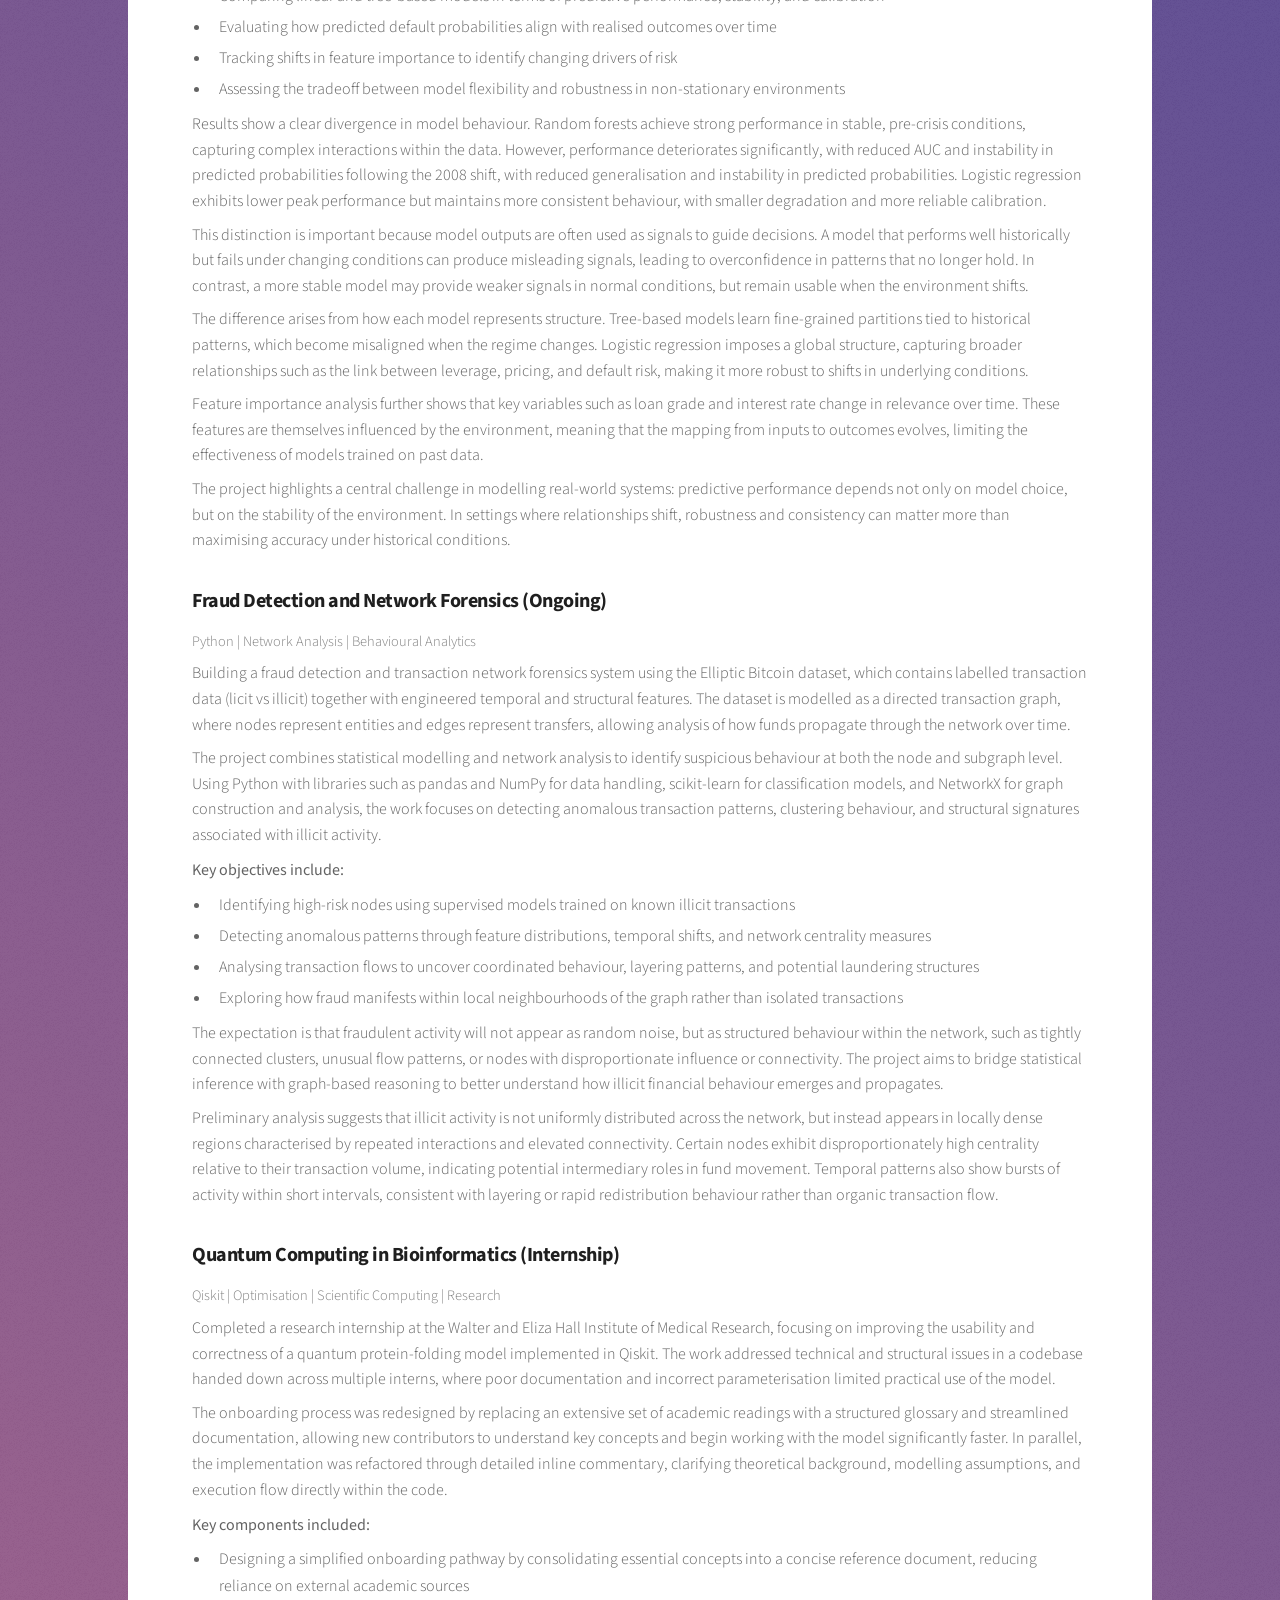
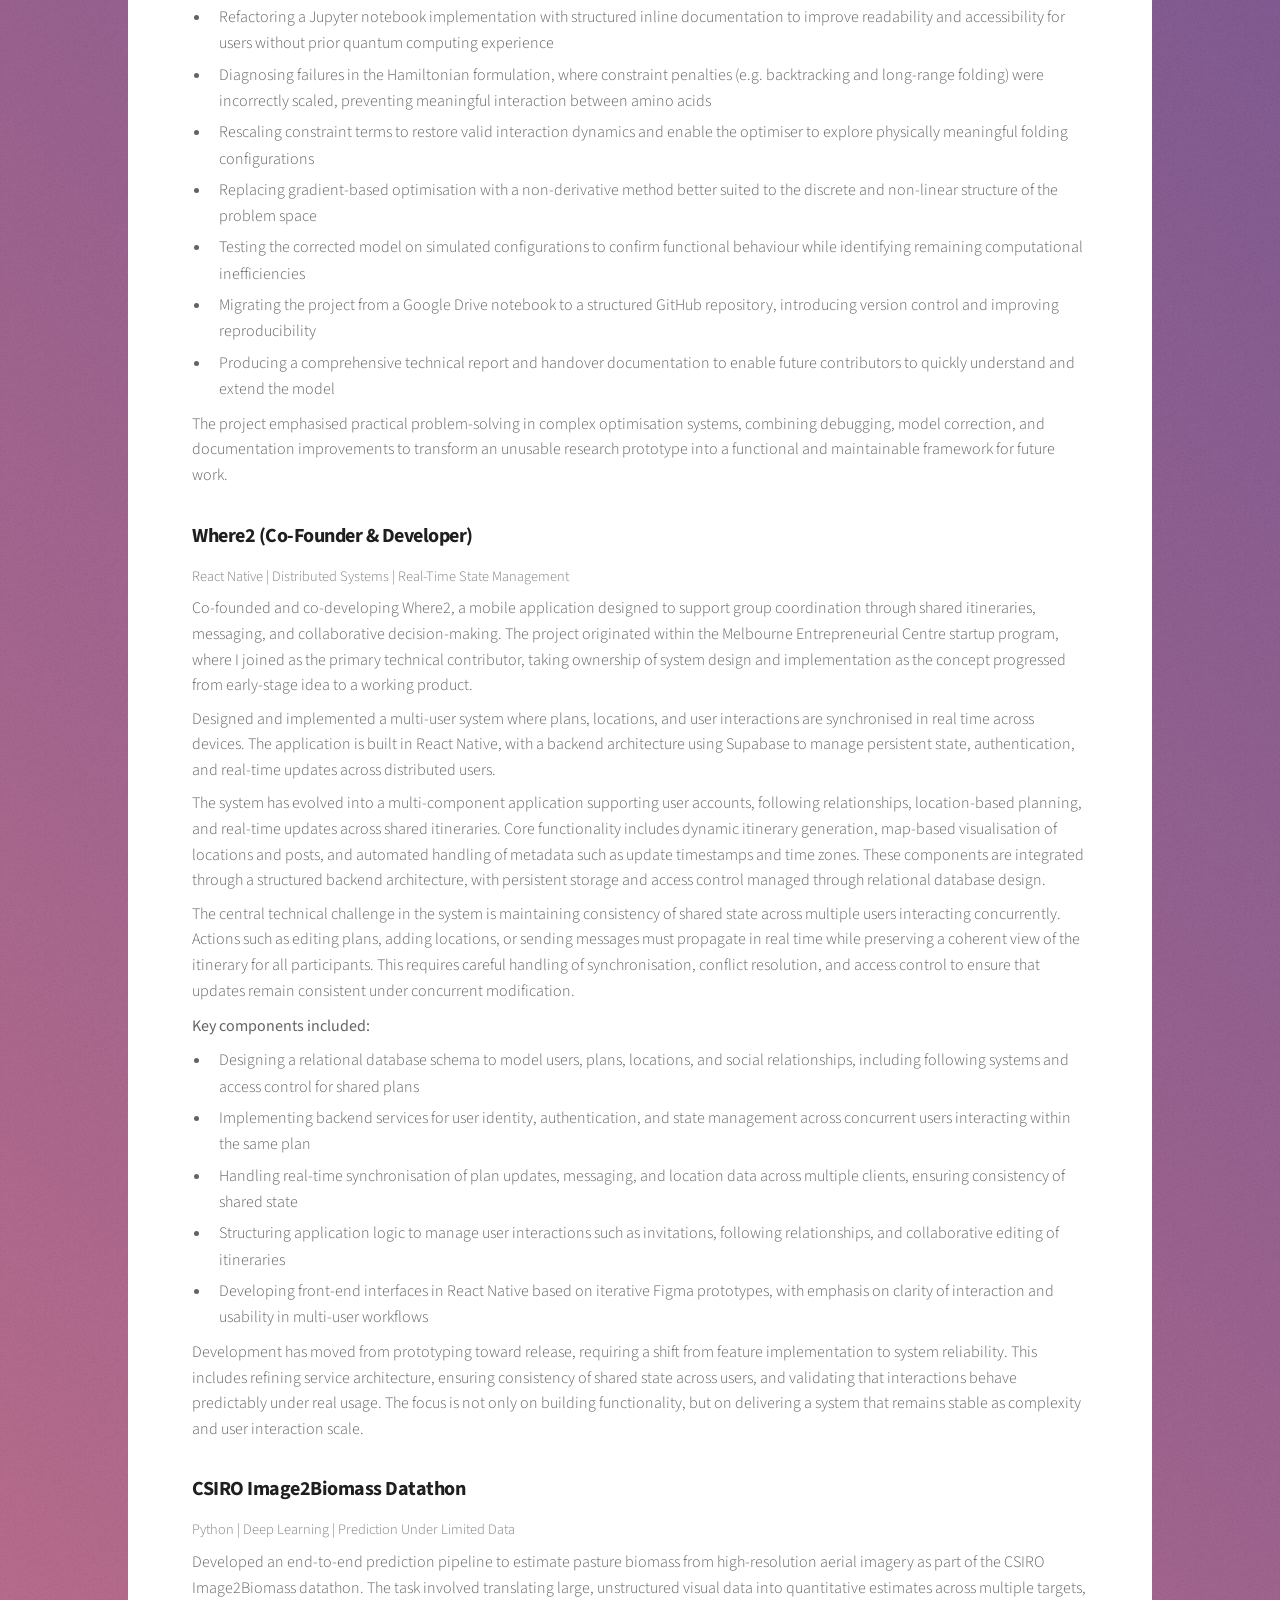
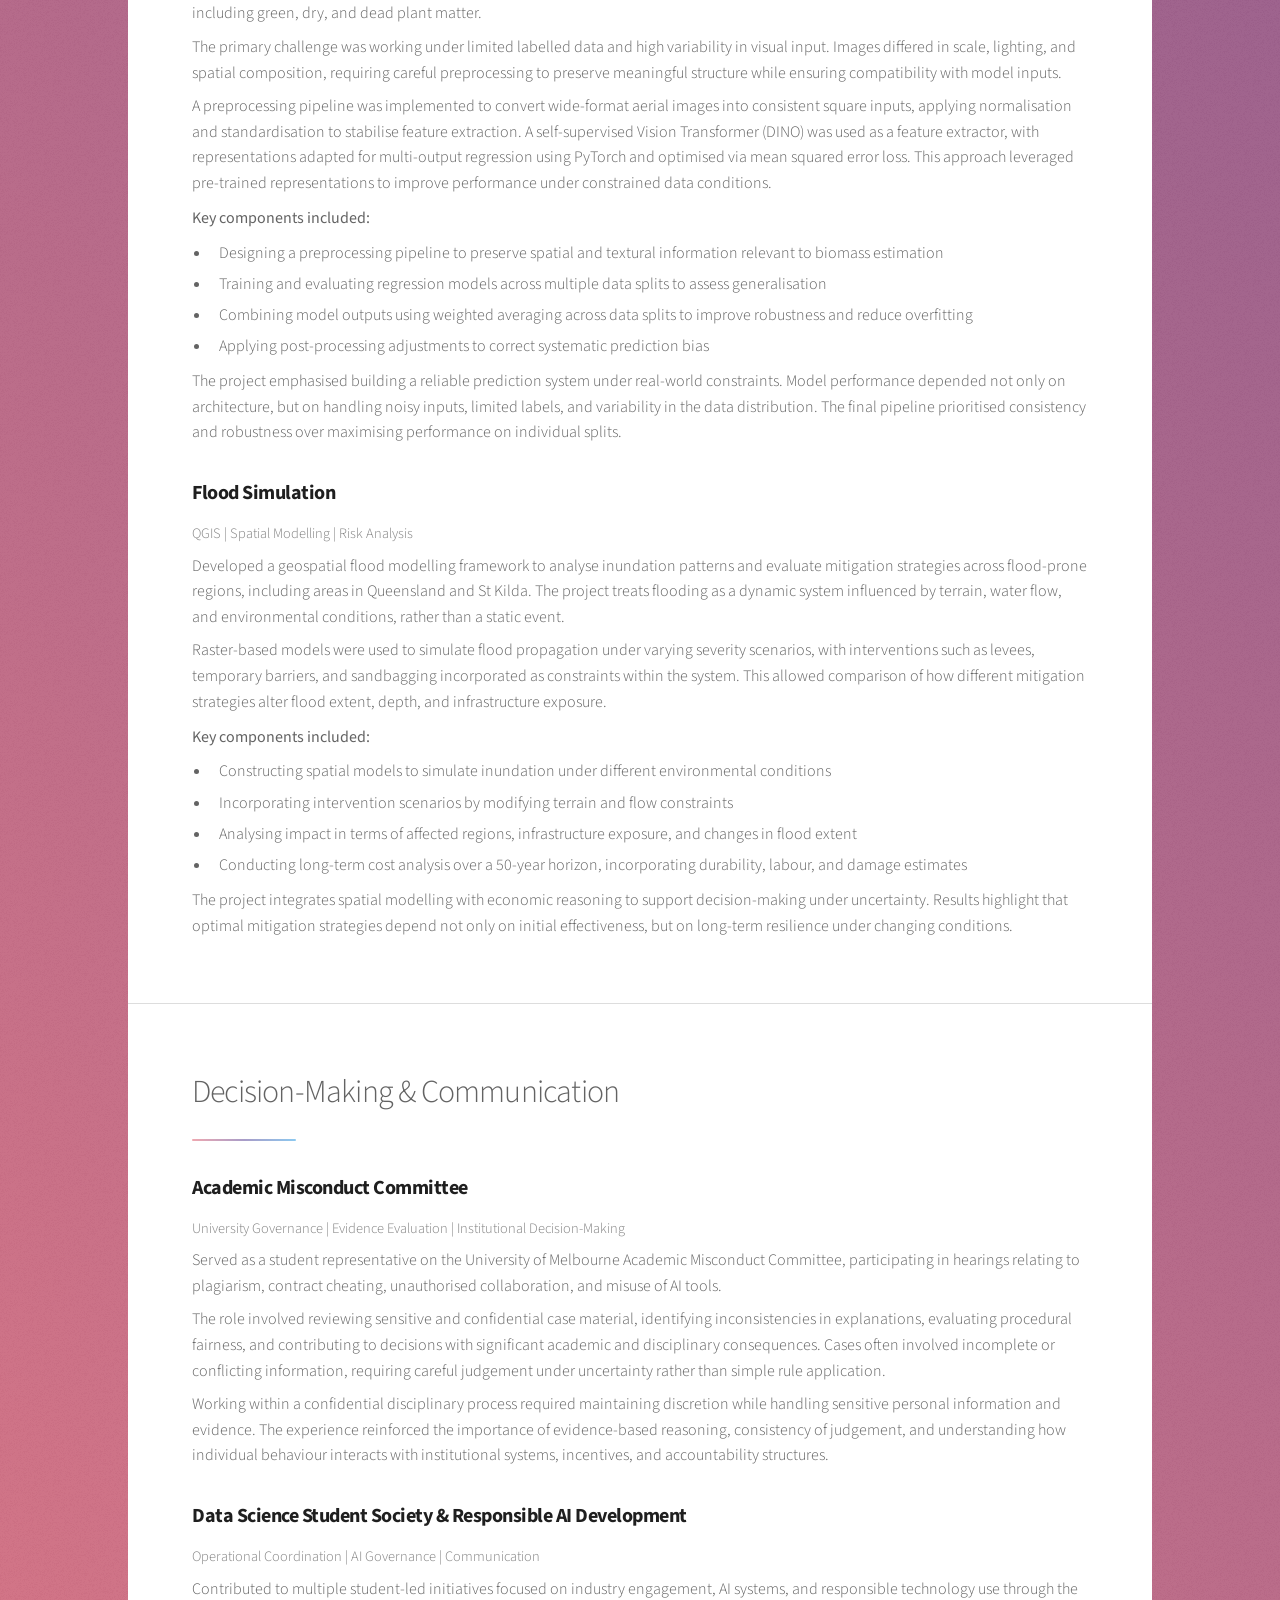
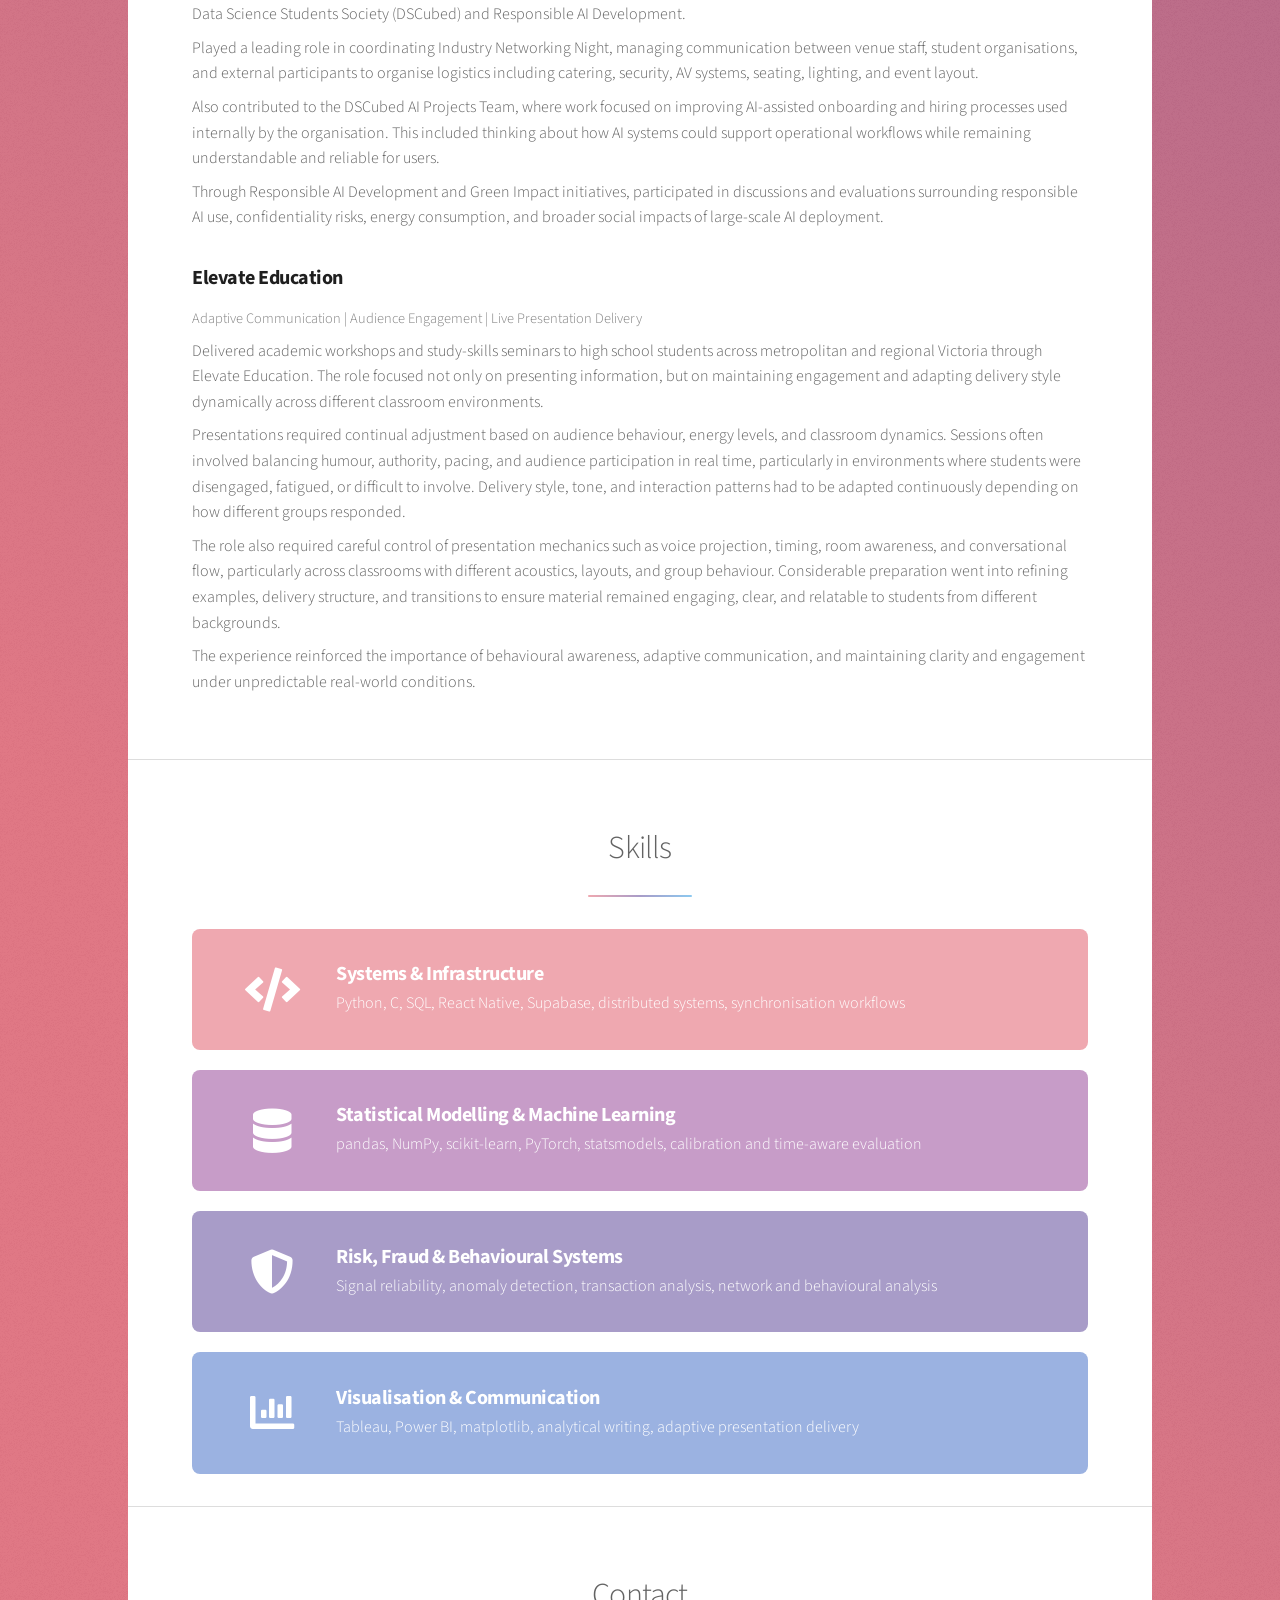
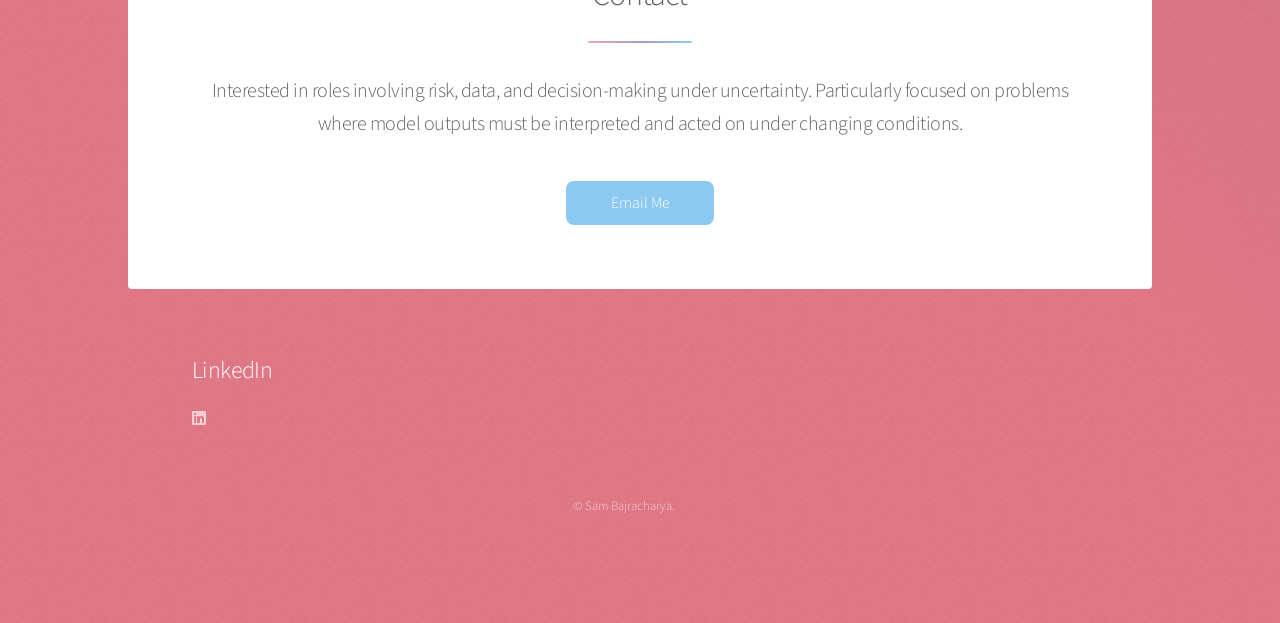
==== commit 6dcb4f0d: "redid intro and created copy" ====
--- a/index.html
+++ b/index.html
@@ -44,21 +44,14 @@
 							<h2>About</h2>
 						</header>
 						<p>
-							I am a Data Science student at the University of Melbourne with a focus on risk analysis,
-							fraud detection, and behavioural analytics. My work focuses on understanding how systems
-							fail, how systems can become unreliable, and how complex environments can be modelled under
-							changing conditions.
+							I am a Data Science student at the University of Melbourne with an interest in risk, governance, and assurance. I am particularly interested in problems where complex systems need to be understood carefully, whether through modelling, analysis, or control evaluation.
 						</p>
 						<p>
 						<p>
-							I am particularly interested in financial risk, fraud, and systems where individual
-							behaviour aggregates into measurable patterns. My focus is on understanding how these
-							patterns change over time and how reliable they are when conditions shift.
+							My background spans statistical modelling, financial and investment risk, technology risk, governance, and assurance. What connects these areas is an interest in understanding how reliable a system or decision remains when conditions change, relationships between variables shift, or different parts of a system begin to behave differently.
 						</p>
 						<p>
-							Across these projects, a consistent focus is understanding how models, signals, and systems
-							behave when underlying conditions change, and how this affects the reliability of decisions
-							based on them.
+							Across my work, a consistent focus is understanding how models, signals, controls, and systems behave in practice, and what this means for the decisions that depend on them.
 						</p>
 						</p>
 					</div>
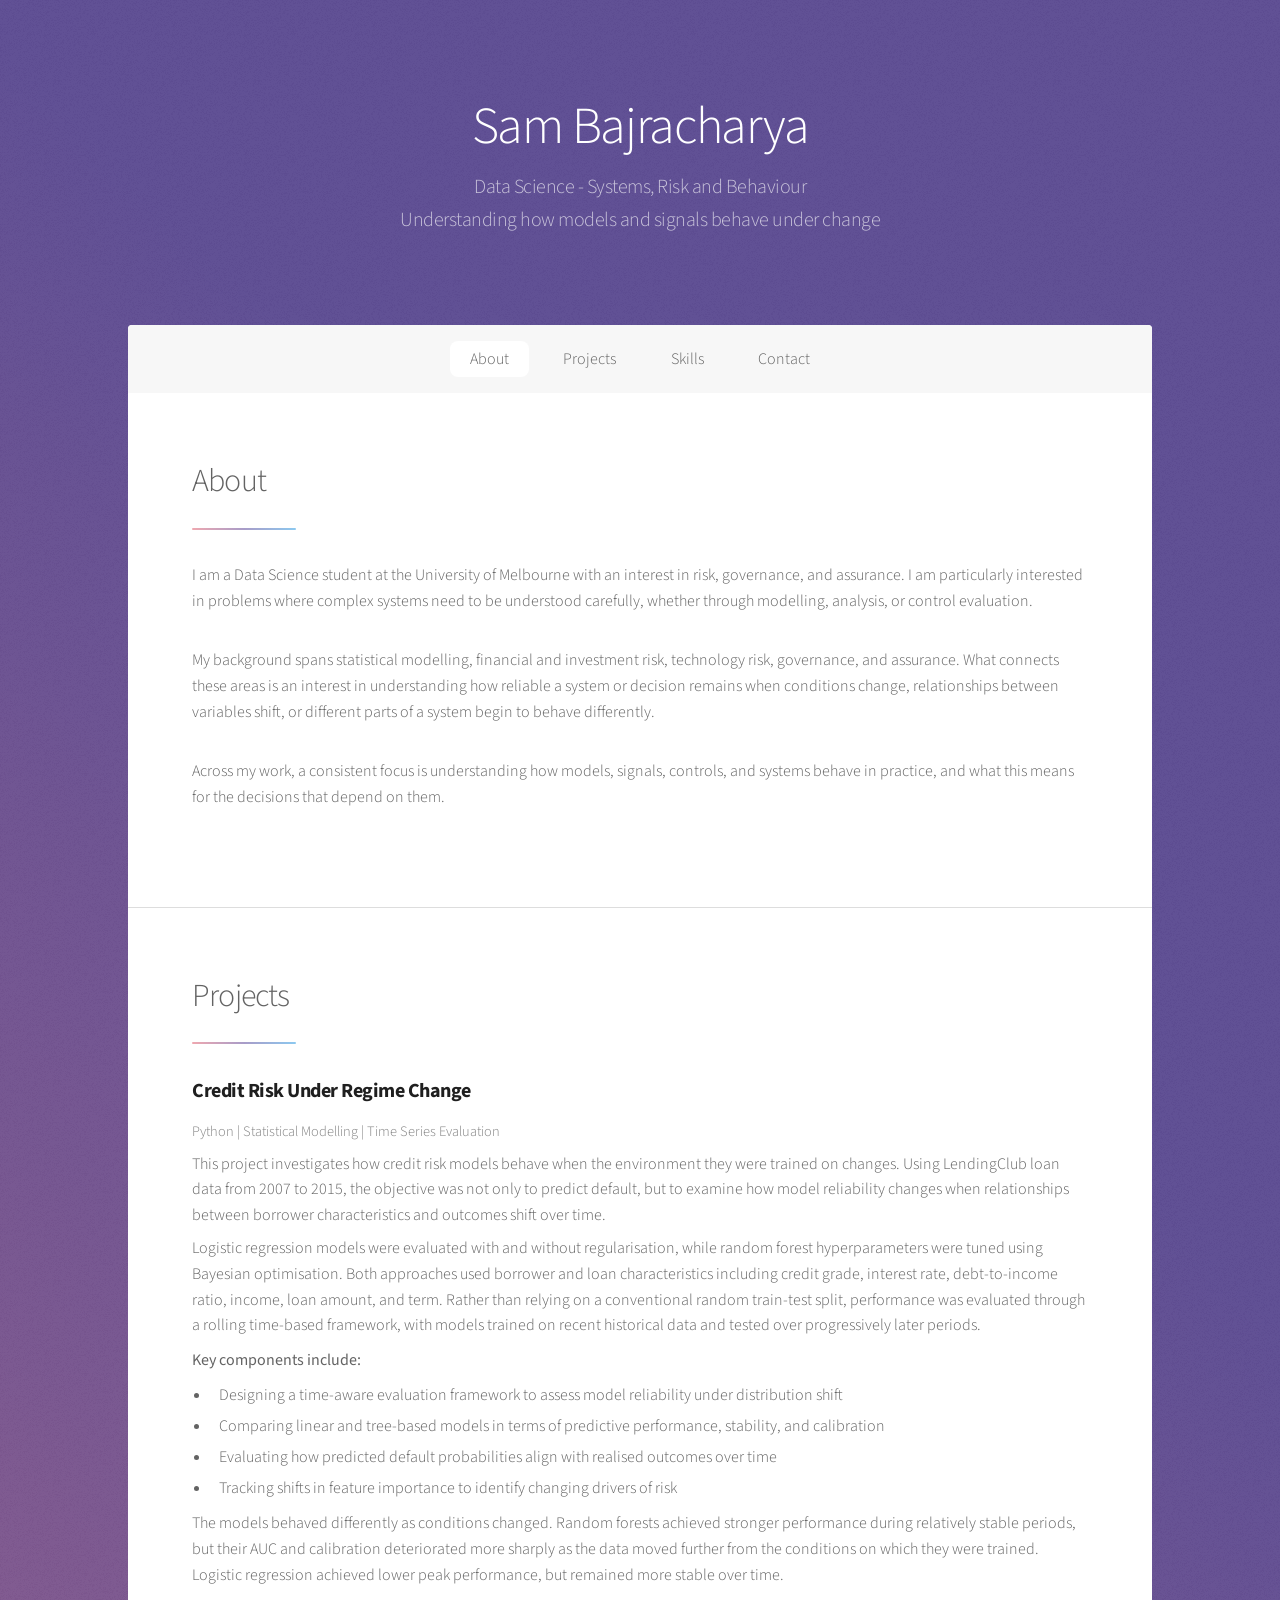
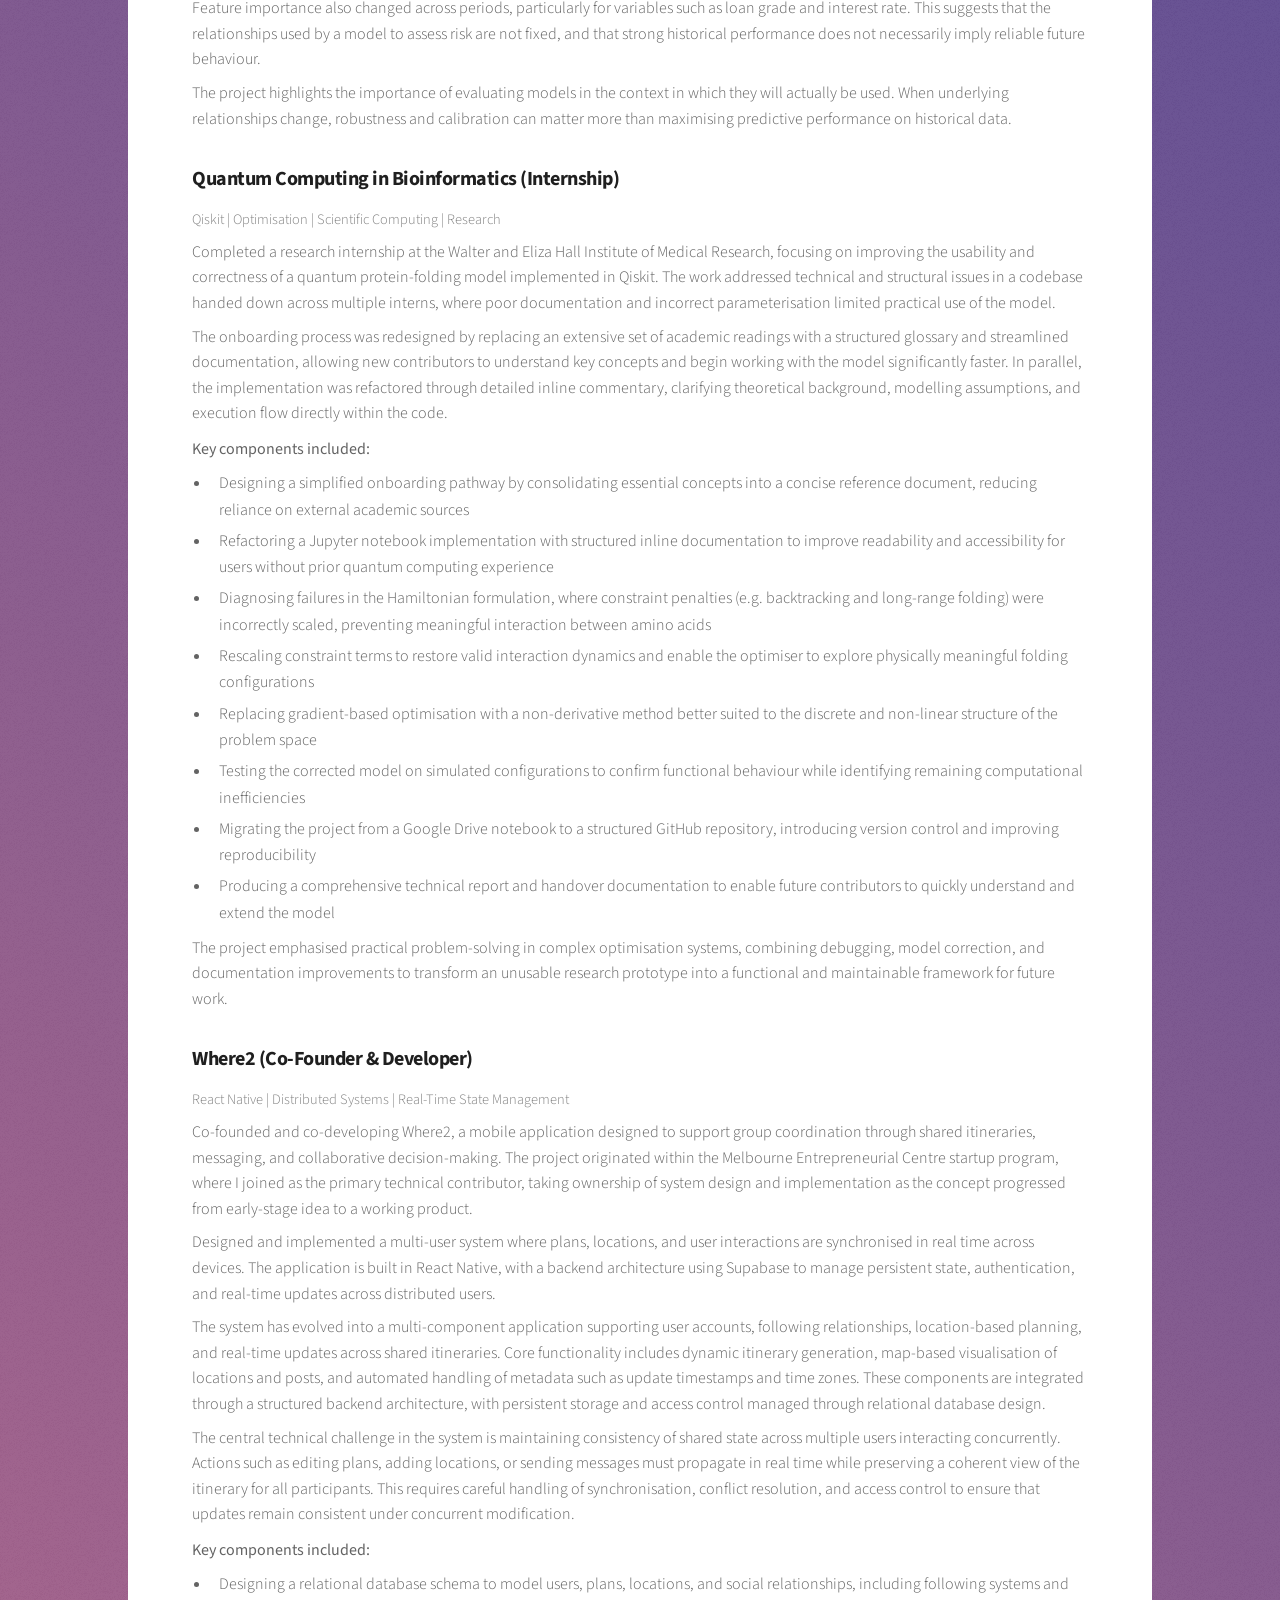
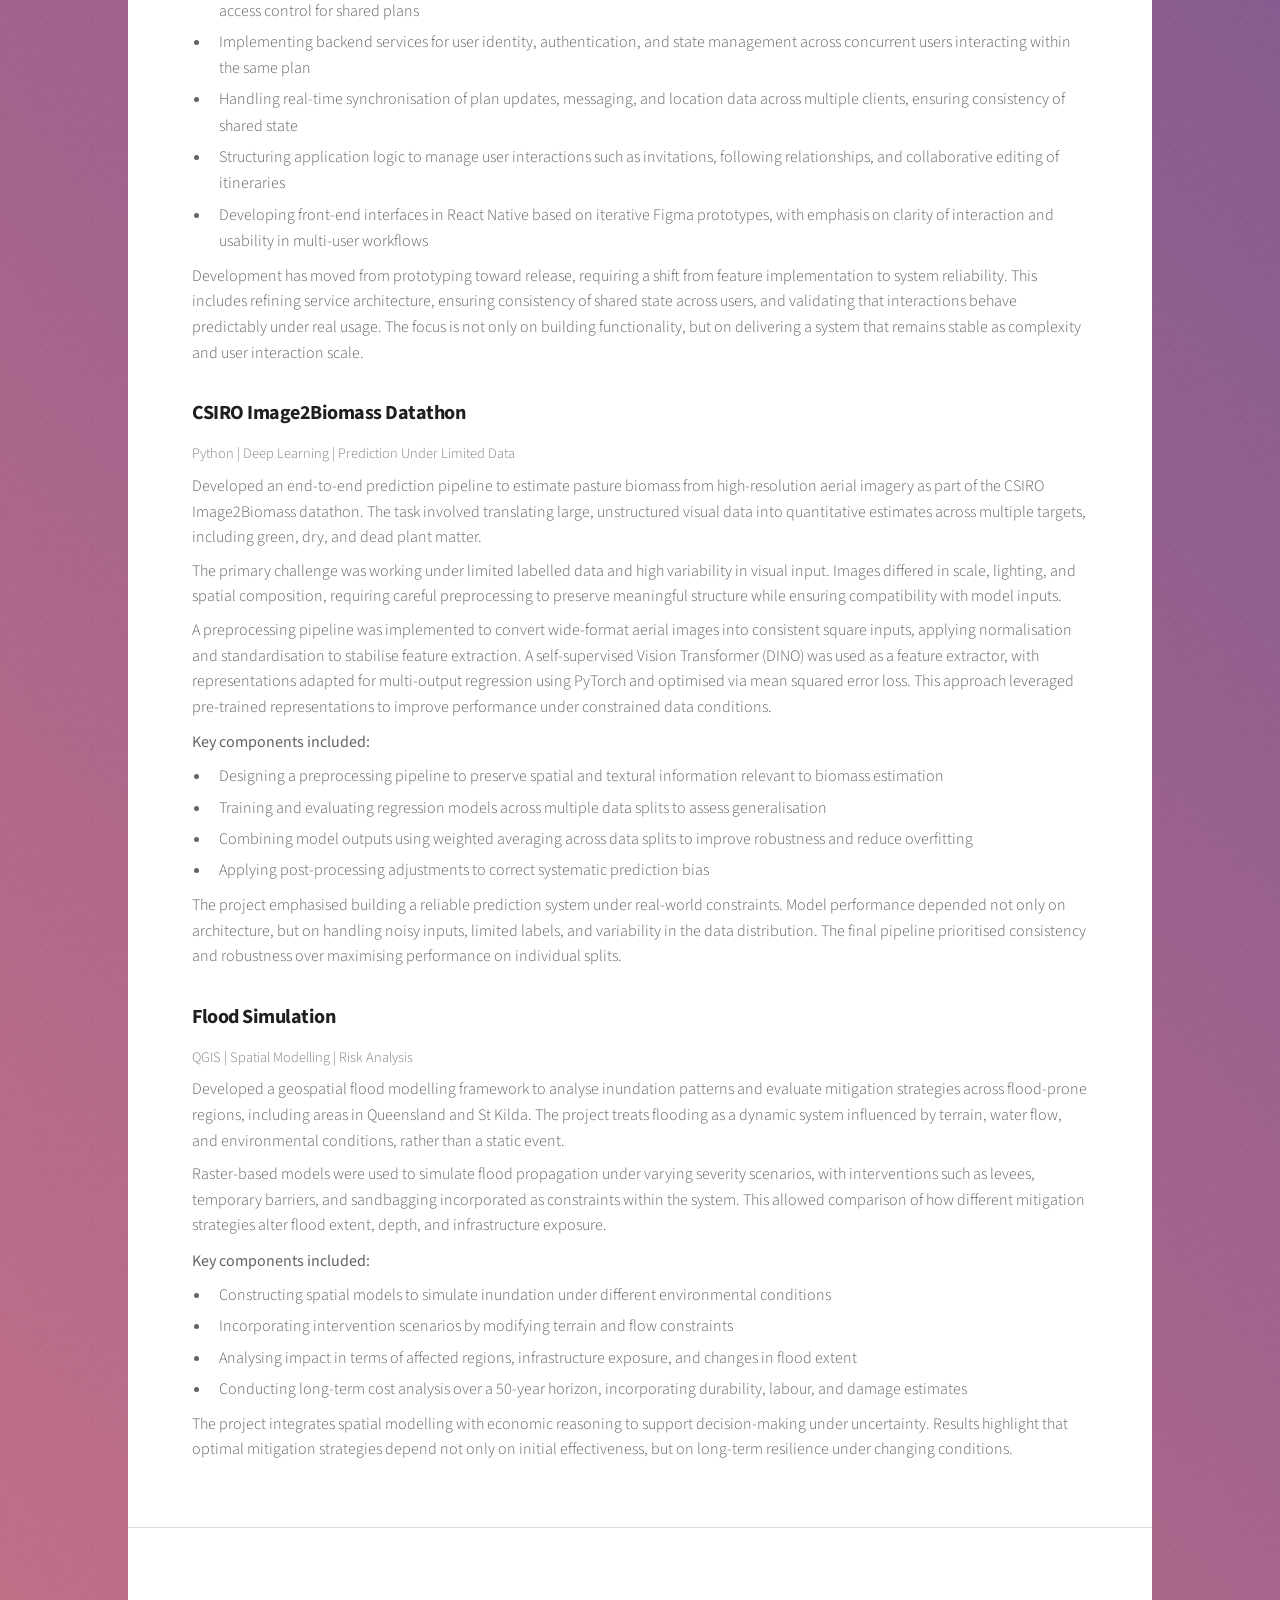
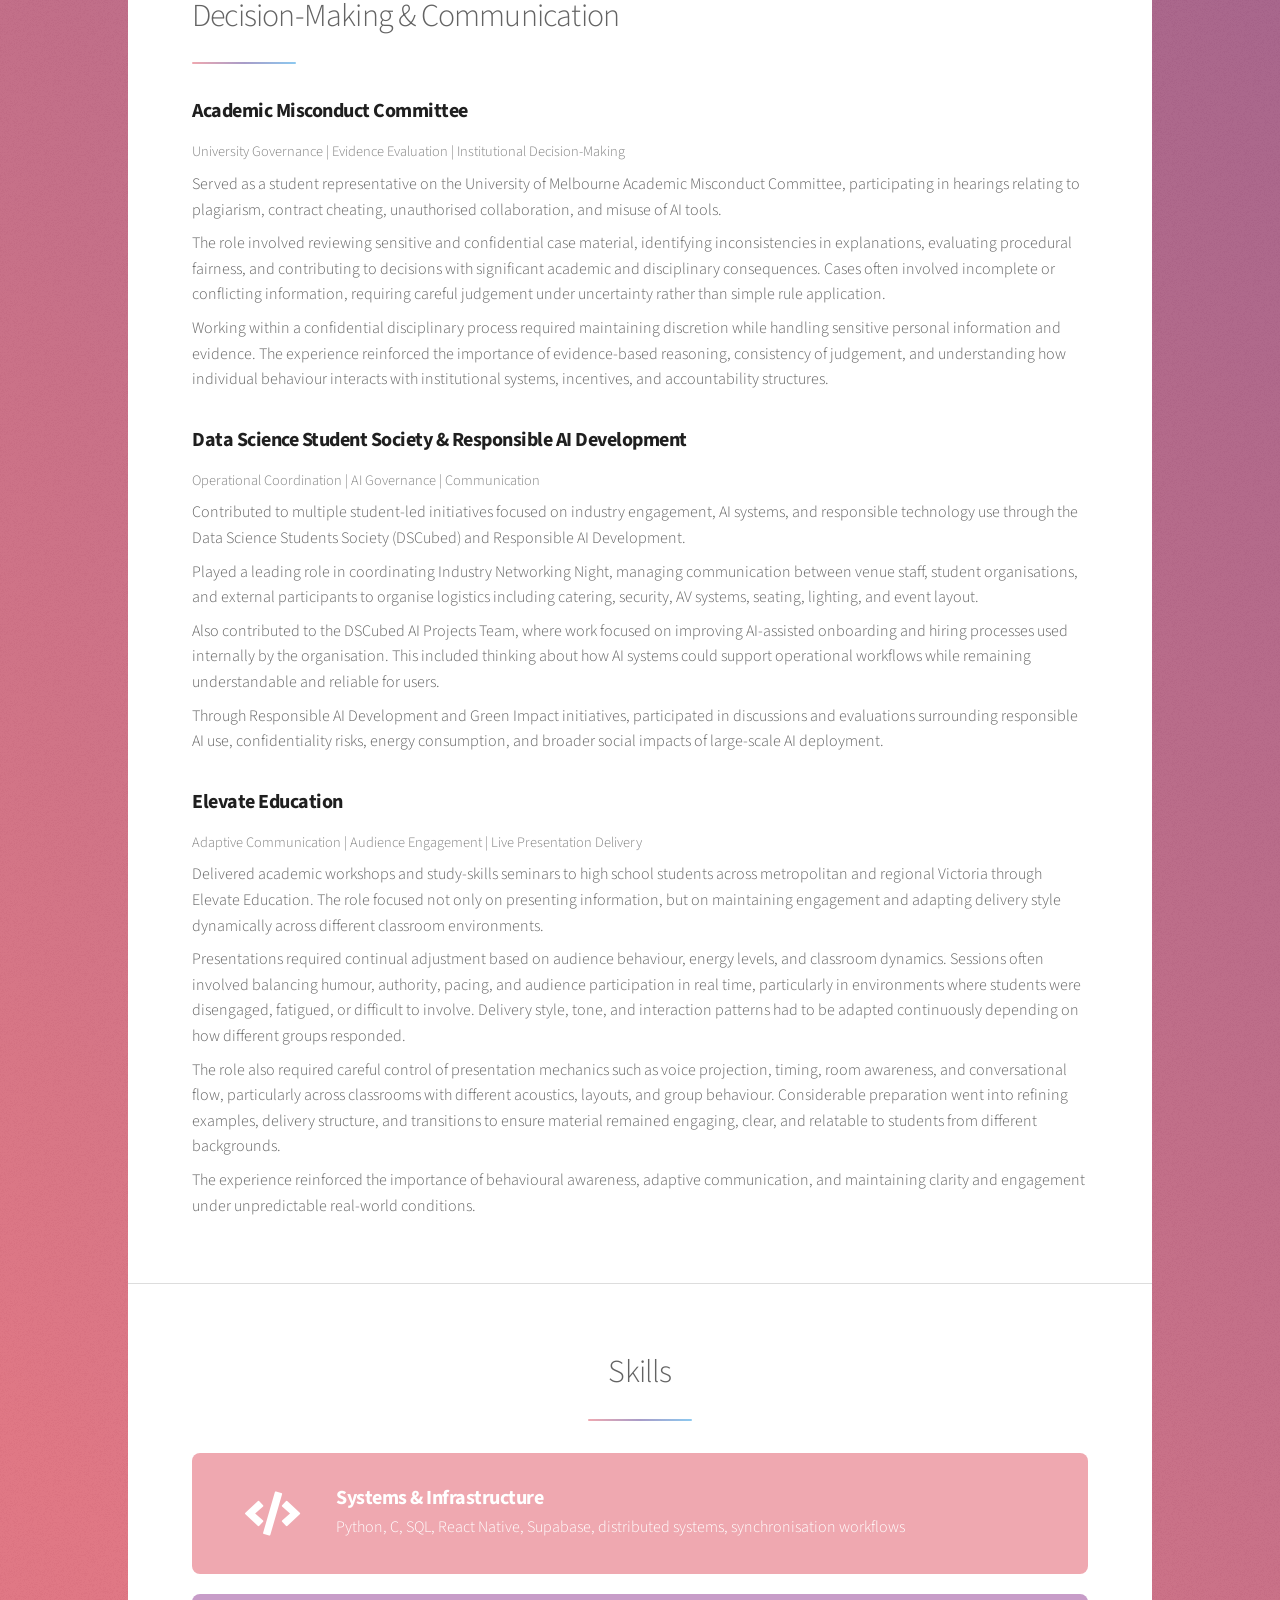
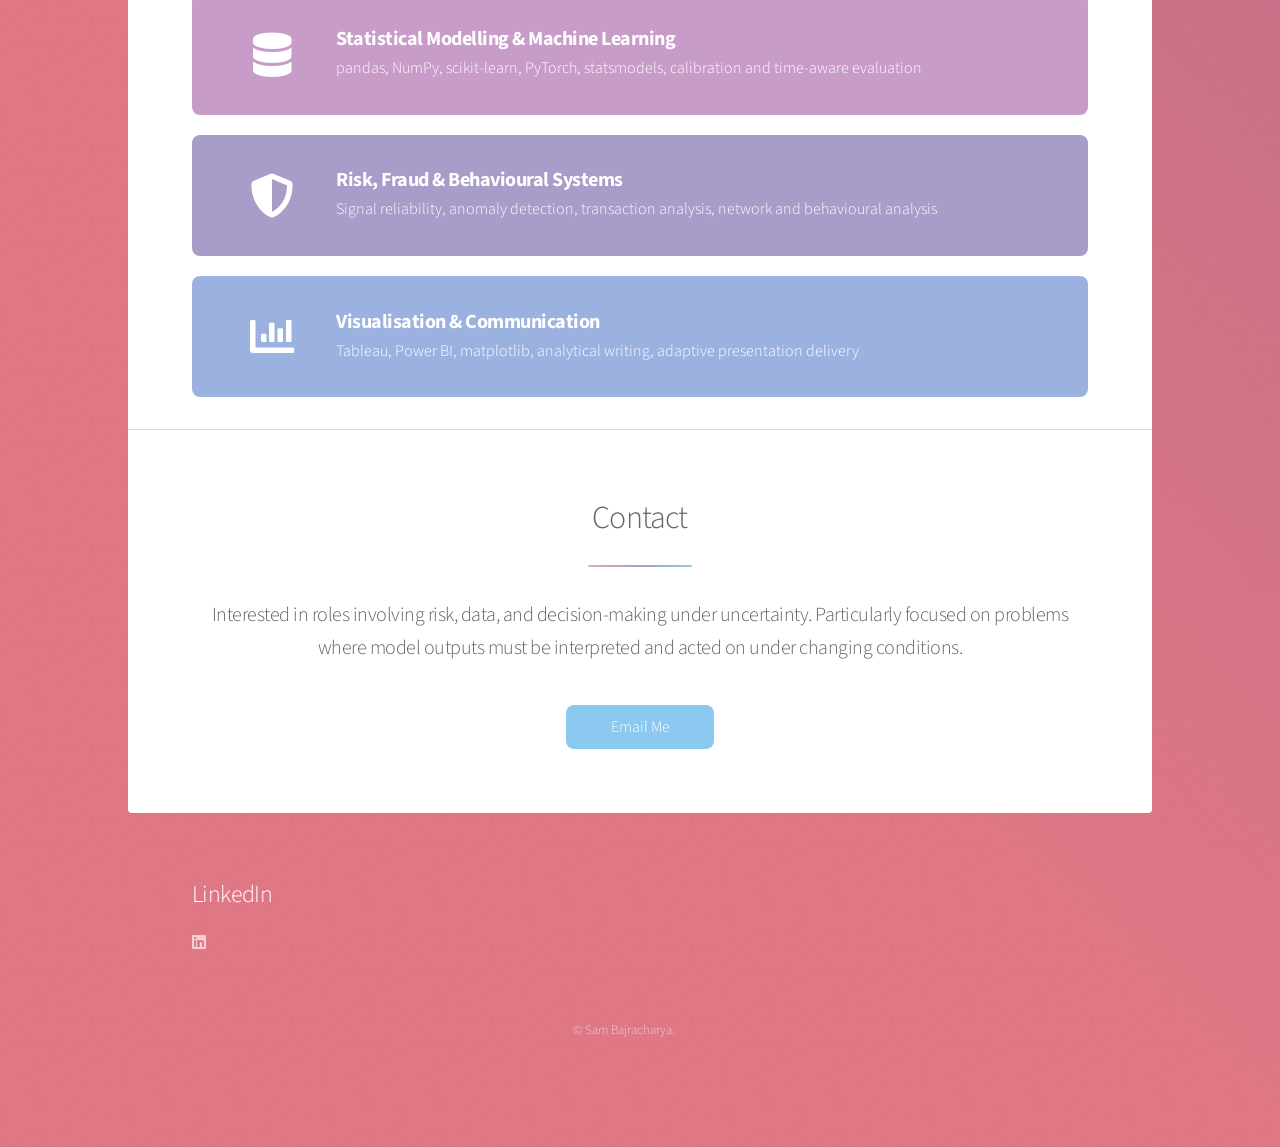
==== commit c3612a5a: "redid credit" ====
--- a/index.html
+++ b/index.html
@@ -74,35 +74,12 @@
 							<p class="project-meta">Python | Statistical Modelling | Time Series Evaluation</p>
 
 							<p>
-								This project investigates how credit risk models behave when the underlying
-								environment changes, focusing on the period surrounding the 2008 financial crisis.
-								Using loan-level data from LendingClub (2007–2015 loan dataset),
-								the objective is not only to predict default, but to understand how model outputs
-								degrade when relationships between borrower characteristics and outcomes shift
-								over time.
-							</p>
-
-							<p>
-								The dataset includes borrower and loan attributes such as credit grade, interest rate,
-								debt-to-income ratio, income, loan amount, and term. These variables reflect how risk
-								is assessed and priced within the system, linking model predictions to decisions around
-								which loans appear attractive and which represent elevated exposure.
-							</p>
-
-							<p>
-								Two model classes were implemented and compared. Logistic regression was used in both
-								regularised and unregularised forms to capture stable, aggregate relationships between
-								features and default risk. Random forest models were used to capture non-linear
-								interactions and local structure in the data, with hyperparameters tuned using Bayesian
-								optimisation and validated through learning curves.
-							</p>
-
-							<p>
-								Evaluation was conducted using AUC-ROC, accuracy, and calibration analysis. Rather than
-								relying on a static train-test split, a rolling window framework was used, where models
-								are trained on recent historical data (approximately 30 days) and evaluated on forward
-								horizons of one to five years. This allows performance to be tracked as conditions
-								evolve.
+								This project investigates how credit risk models behave when the environment they were trained on changes. Using LendingClub loan data from 2007 to 2015, the objective was not only to predict default, but to examine how model reliability changes when relationships between borrower characteristics and outcomes shift over time.
+							</p>
+
+							<p>
+								Logistic regression models were evaluated with and without regularisation, while random forest hyperparameters were tuned using Bayesian optimisation. Both approaches used borrower and loan characteristics including credit grade, interest rate, debt-to-income ratio, income, loan amount, and term.
+								Rather than relying on a conventional random train-test split, performance was evaluated through a rolling time-based framework, with models trained on recent historical data and tested over progressively later periods.
 							</p>
 
 							<p><strong>Key components include:</strong></p>
@@ -114,116 +91,18 @@
 								<li>Evaluating how predicted default probabilities align with realised outcomes over
 									time</li>
 								<li>Tracking shifts in feature importance to identify changing drivers of risk</li>
-								<li>Assessing the tradeoff between model flexibility and robustness in non-stationary
-									environments</li>
 							</ul>
 
 							<p>
-								Results show a clear divergence in model behaviour. Random forests achieve strong
-								performance in stable, pre-crisis conditions, capturing complex interactions within
-								the data. However, performance deteriorates significantly, with reduced AUC and
-								instability in predicted probabilities following the 2008 shift,
-								with reduced generalisation and instability in predicted probabilities. Logistic
-								regression exhibits lower peak performance but maintains more consistent behaviour,
-								with smaller degradation and more reliable calibration.
-							</p>
-
-							<p>
-								This distinction is important because model outputs are often used as signals to guide
-								decisions. A model that performs well historically but fails under changing conditions
-								can produce misleading signals, leading to overconfidence in patterns that no longer
-								hold. In contrast, a more stable model may provide weaker signals in normal conditions,
-								but remain usable when the environment shifts.
-							</p>
-
-							<p>
-								The difference arises from how each model represents structure. Tree-based models learn
-								fine-grained partitions tied to historical patterns, which become misaligned when the
-								regime changes. Logistic regression imposes a global structure, capturing broader
-								relationships such as the link between leverage, pricing, and default risk, making it
-								more robust to shifts in underlying conditions.
-							</p>
-
-							<p>
-								Feature importance analysis further shows that key variables such as loan grade and
-								interest rate change in relevance over time. These features are themselves influenced by
-								the environment, meaning that the mapping from inputs to outcomes evolves, limiting the
-								effectiveness of models trained on past data.
-							</p>
-
-							<p>
-								The project highlights a central challenge in modelling real-world systems: predictive
-								performance depends not only on model choice, but on the stability of the environment.
-								In settings where relationships shift, robustness and consistency can matter more than
-								maximising accuracy under historical conditions.
-							</p>
-						</div>
-					</article>
-
-					<article class="project-card">
-						<div class="project-content">
-							<h3>Fraud Detection and Network Forensics (Ongoing)</h3>
-							<p class="project-meta">Python | Network Analysis | Behavioural Analytics</p>
-
-							<p>
-								Building a fraud detection and transaction network forensics system using the Elliptic
-								Bitcoin dataset,
-								which contains labelled transaction data (licit vs illicit) together with engineered
-								temporal and
-								structural features. The dataset is modelled as a directed transaction graph, where
-								nodes represent
-								entities and edges represent transfers, allowing analysis of how funds propagate through
-								the network
-								over time.
-							</p>
-
-							<p>
-								The project combines statistical modelling and network analysis to identify suspicious
-								behaviour at both
-								the node and subgraph level. Using Python with libraries such as pandas and NumPy for
-								data handling,
-								scikit-learn for classification models, and NetworkX for graph construction and
-								analysis, the work
-								focuses on detecting anomalous transaction patterns, clustering behaviour, and
-								structural signatures
-								associated with illicit activity.
-							</p>
-
-							<p><strong>Key objectives include:</strong></p>
-							<ul>
-								<li>Identifying high-risk nodes using supervised models trained on known illicit
-									transactions</li>
-								<li>Detecting anomalous patterns through feature distributions, temporal shifts, and
-									network centrality measures</li>
-								<li>Analysing transaction flows to uncover coordinated behaviour, layering patterns, and
-									potential laundering structures</li>
-								<li>Exploring how fraud manifests within local neighbourhoods of the graph rather than
-									isolated transactions</li>
-							</ul>
-
-							<p>
-								The expectation is that fraudulent activity will not appear as random noise, but as
-								structured
-								behaviour within the network, such as tightly connected clusters, unusual flow patterns,
-								or nodes with
-								disproportionate influence or connectivity. The project aims to bridge statistical
-								inference with
-								graph-based reasoning to better understand how illicit financial behaviour emerges and
-								propagates.
-							</p>
-
-							<p>
-								Preliminary analysis suggests that illicit activity is not uniformly distributed across
-								the network,
-								but instead appears in locally dense regions characterised by repeated interactions and
-								elevated
-								connectivity. Certain nodes exhibit disproportionately high centrality relative to their
-								transaction
-								volume, indicating potential intermediary roles in fund movement. Temporal patterns also
-								show bursts
-								of activity within short intervals, consistent with layering or rapid redistribution
-								behaviour rather
-								than organic transaction flow.
+								The models behaved differently as conditions changed. Random forests achieved stronger performance during relatively stable periods, but their AUC and calibration deteriorated more sharply as the data moved further from the conditions on which they were trained. Logistic regression achieved lower peak performance, but remained more stable over time.
+							</p>
+
+							<p>
+								Feature importance also changed across periods, particularly for variables such as loan grade and interest rate. This suggests that the relationships used by a model to assess risk are not fixed, and that strong historical performance does not necessarily imply reliable future behaviour.
+							</p>
+
+							<p>
+								The project highlights the importance of evaluating models in the context in which they will actually be used. When underlying relationships change, robustness and calibration can matter more than maximising predictive performance on historical data.
 							</p>
 						</div>
 					</article>
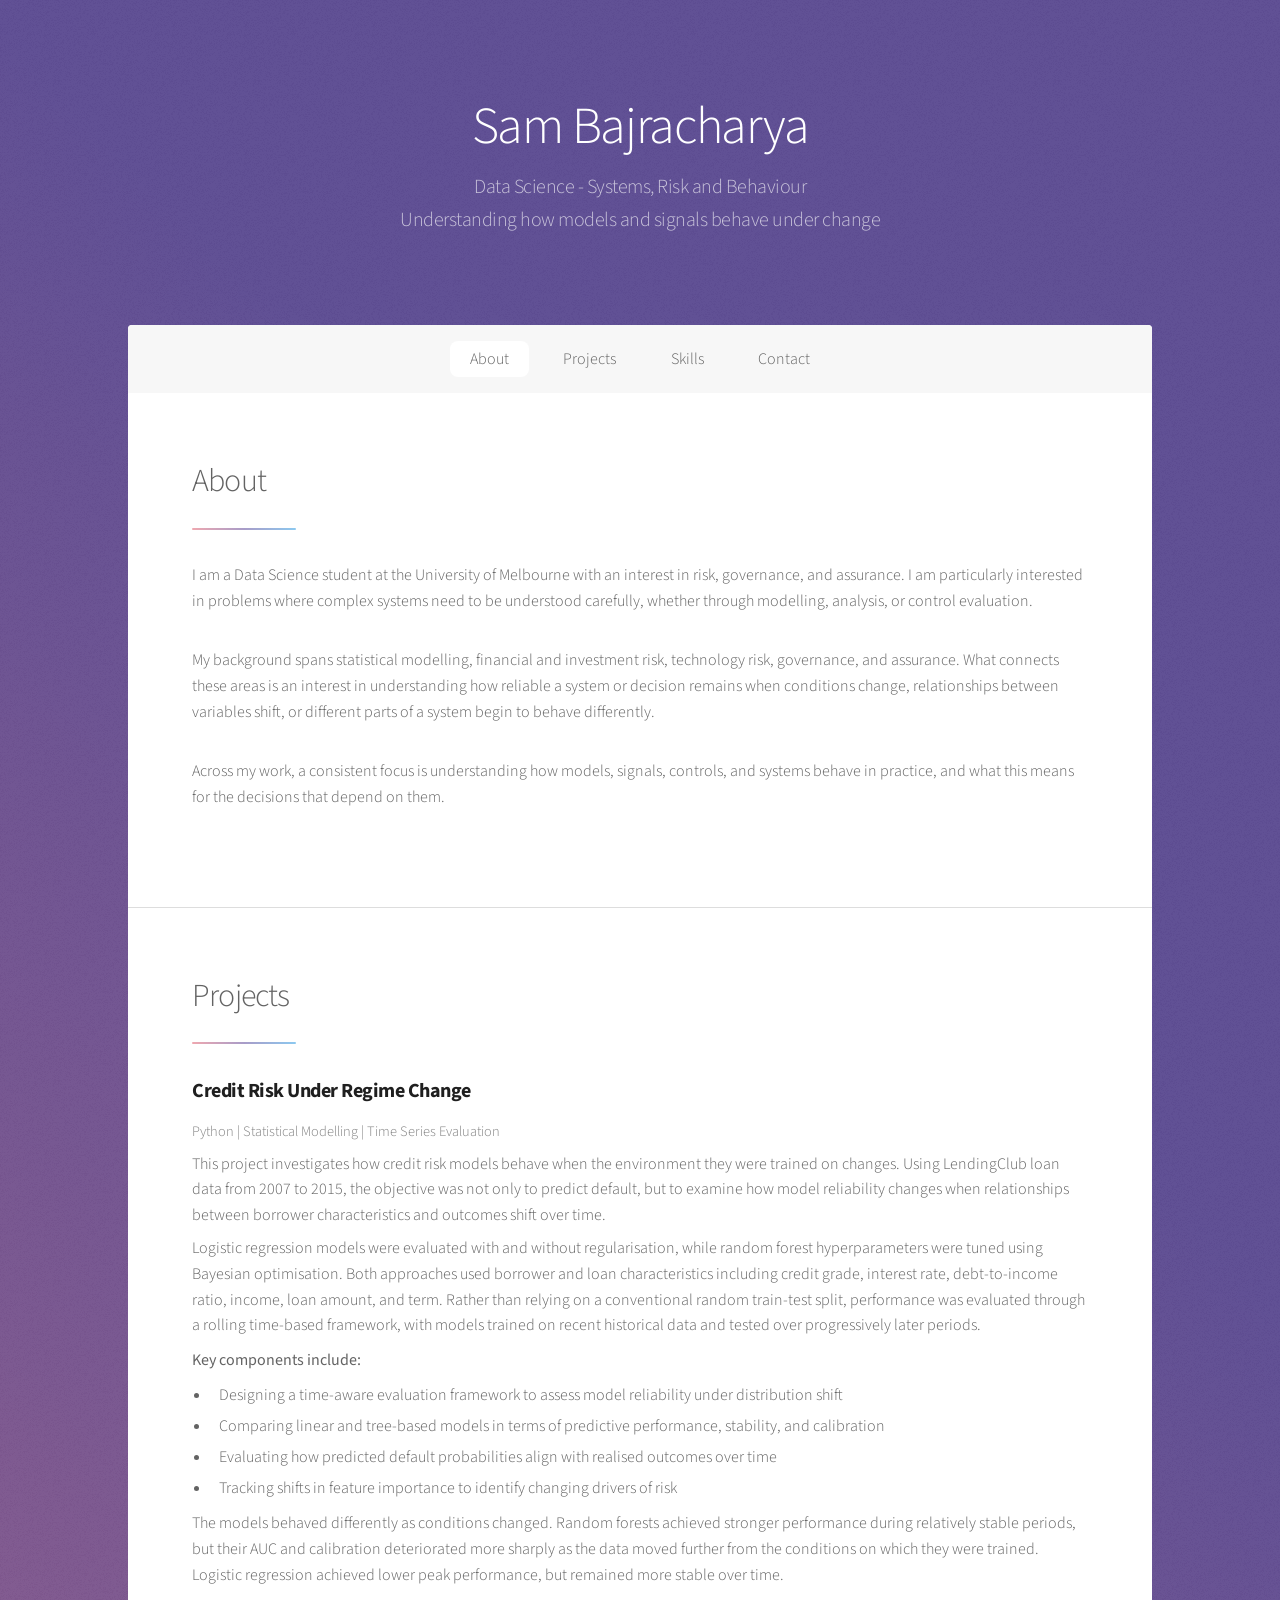
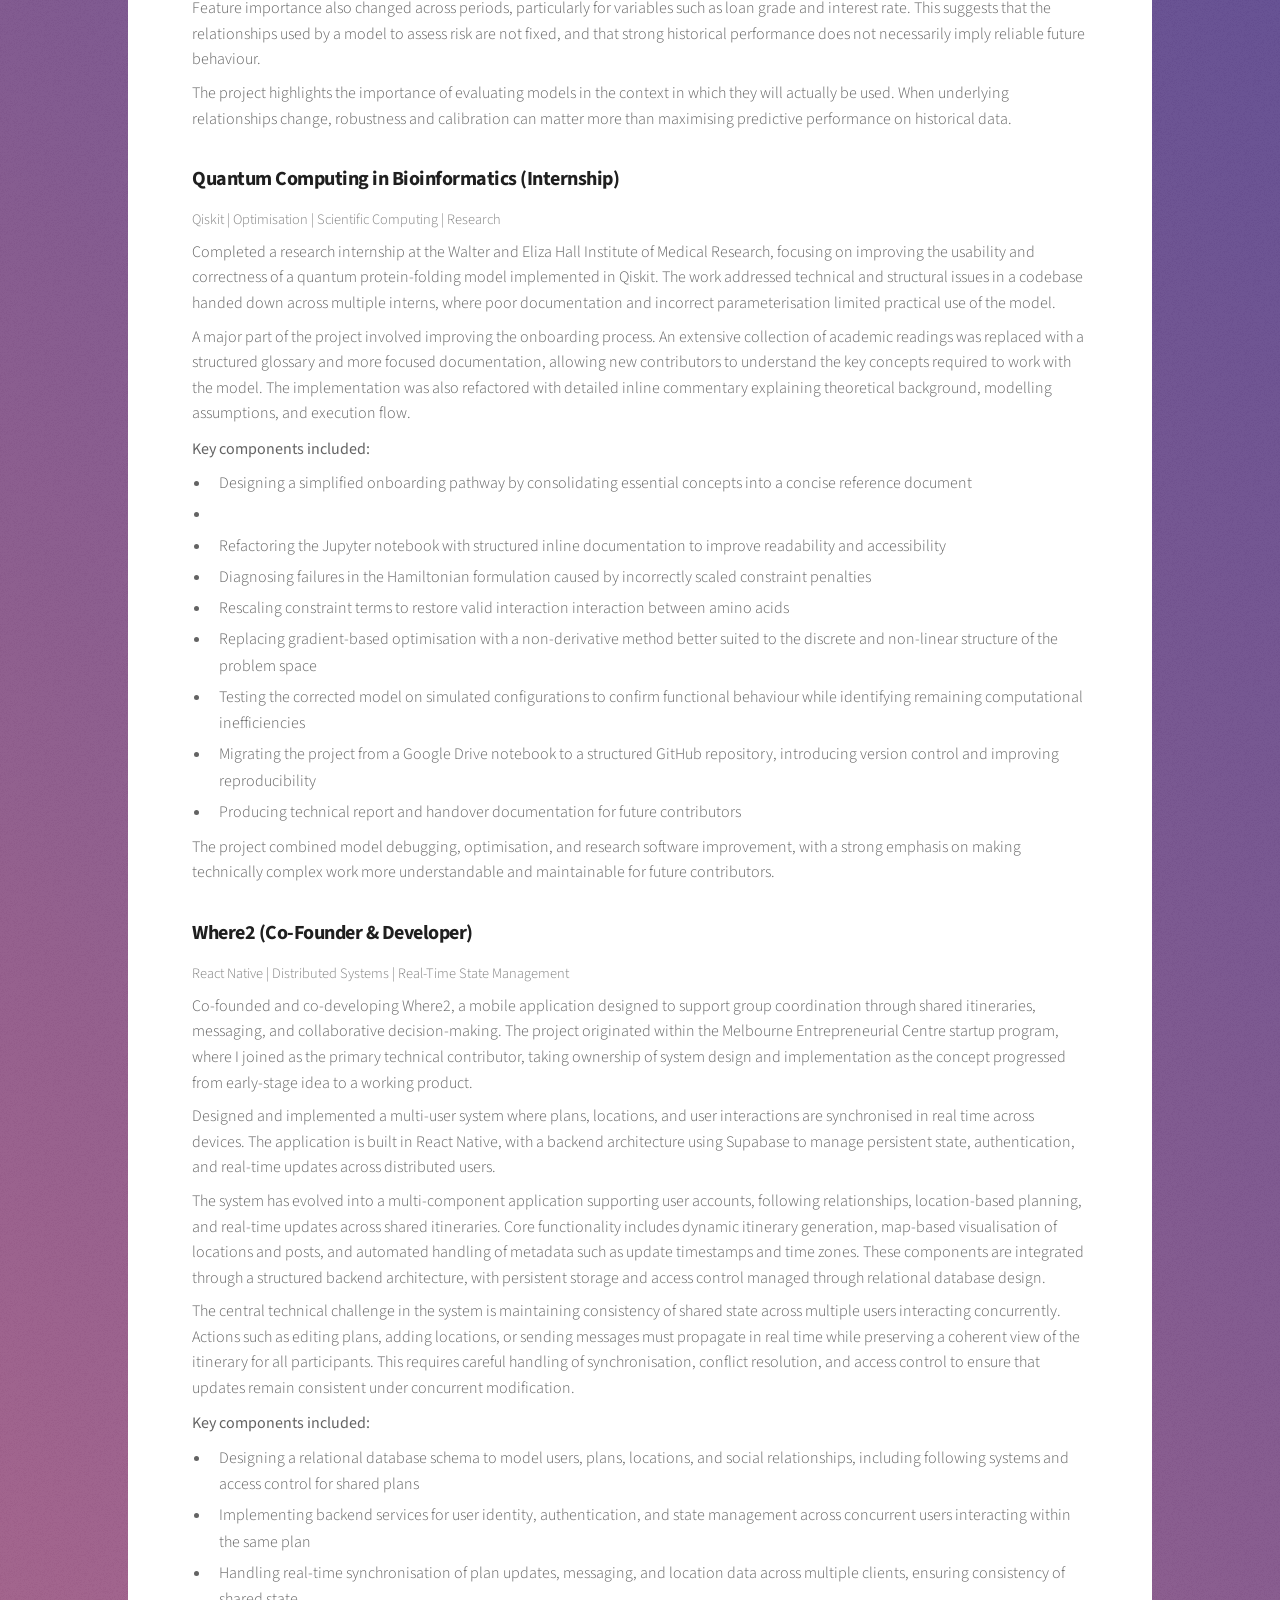
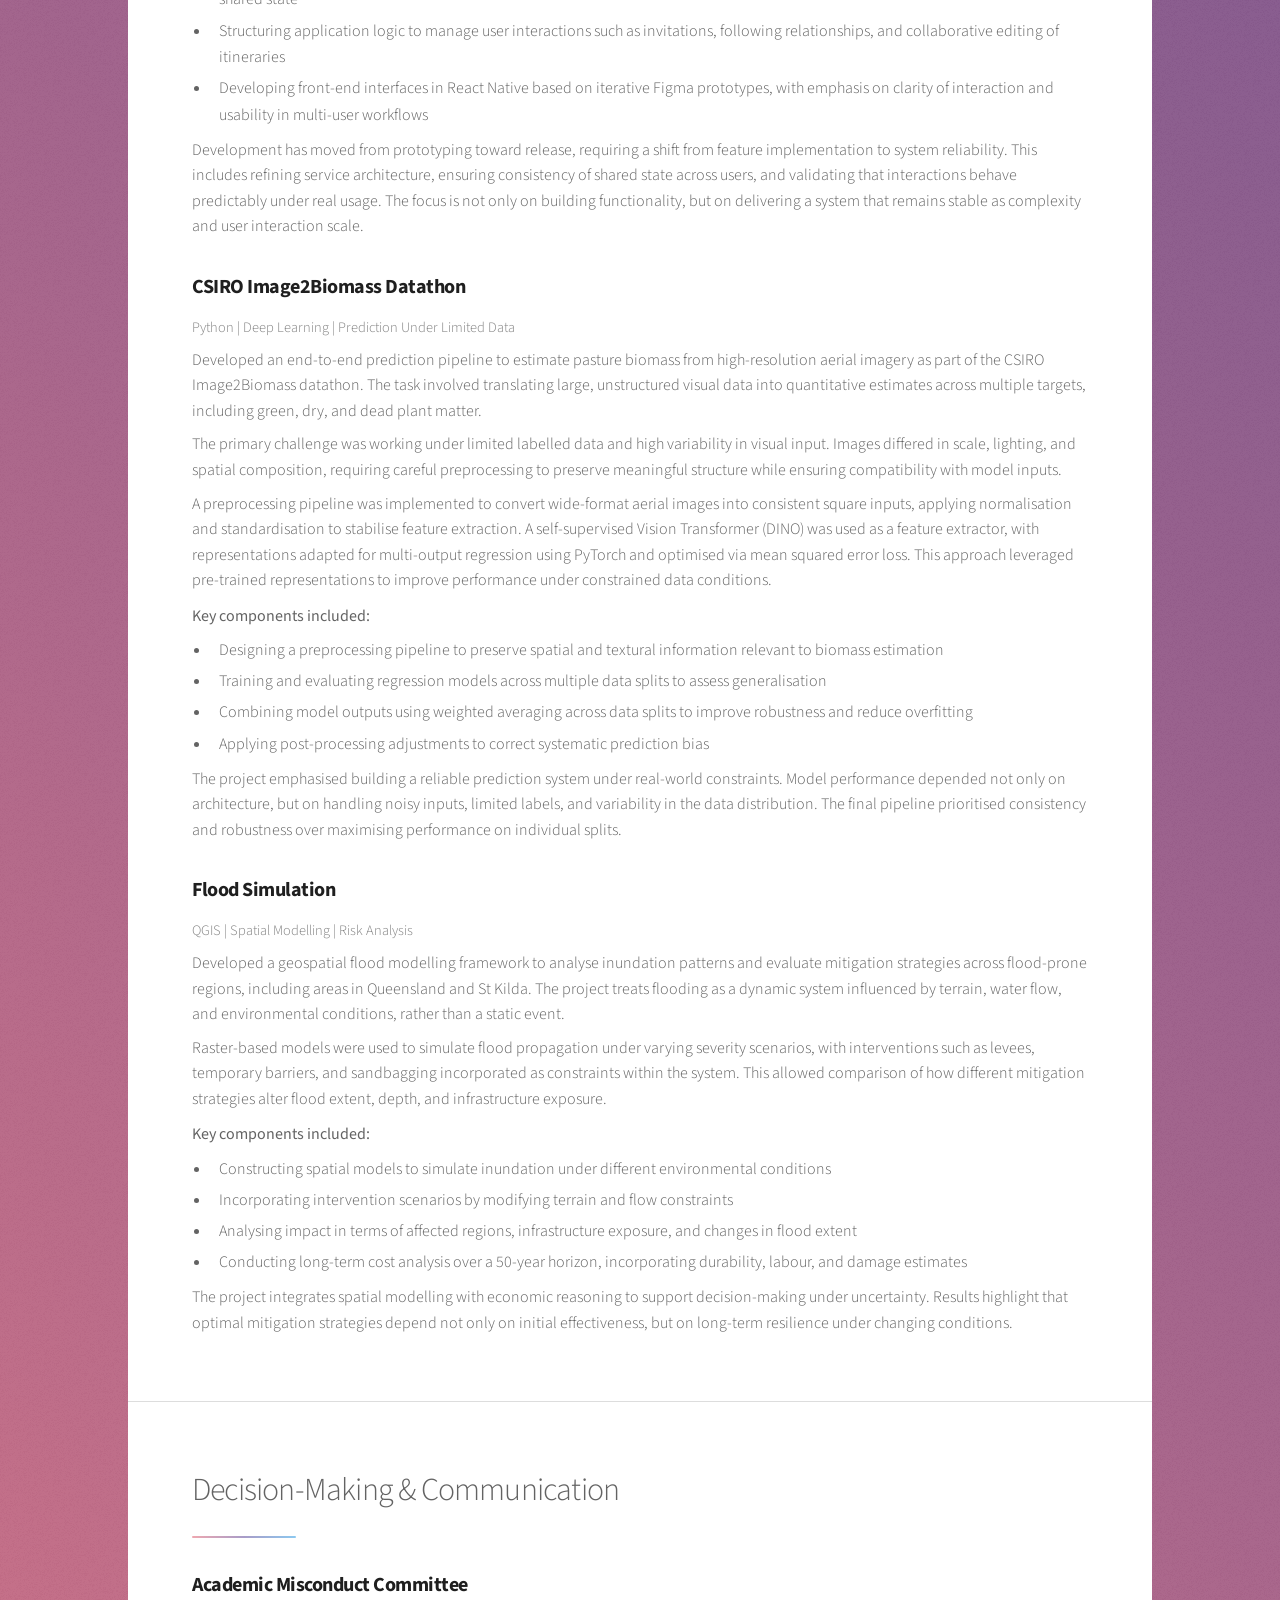
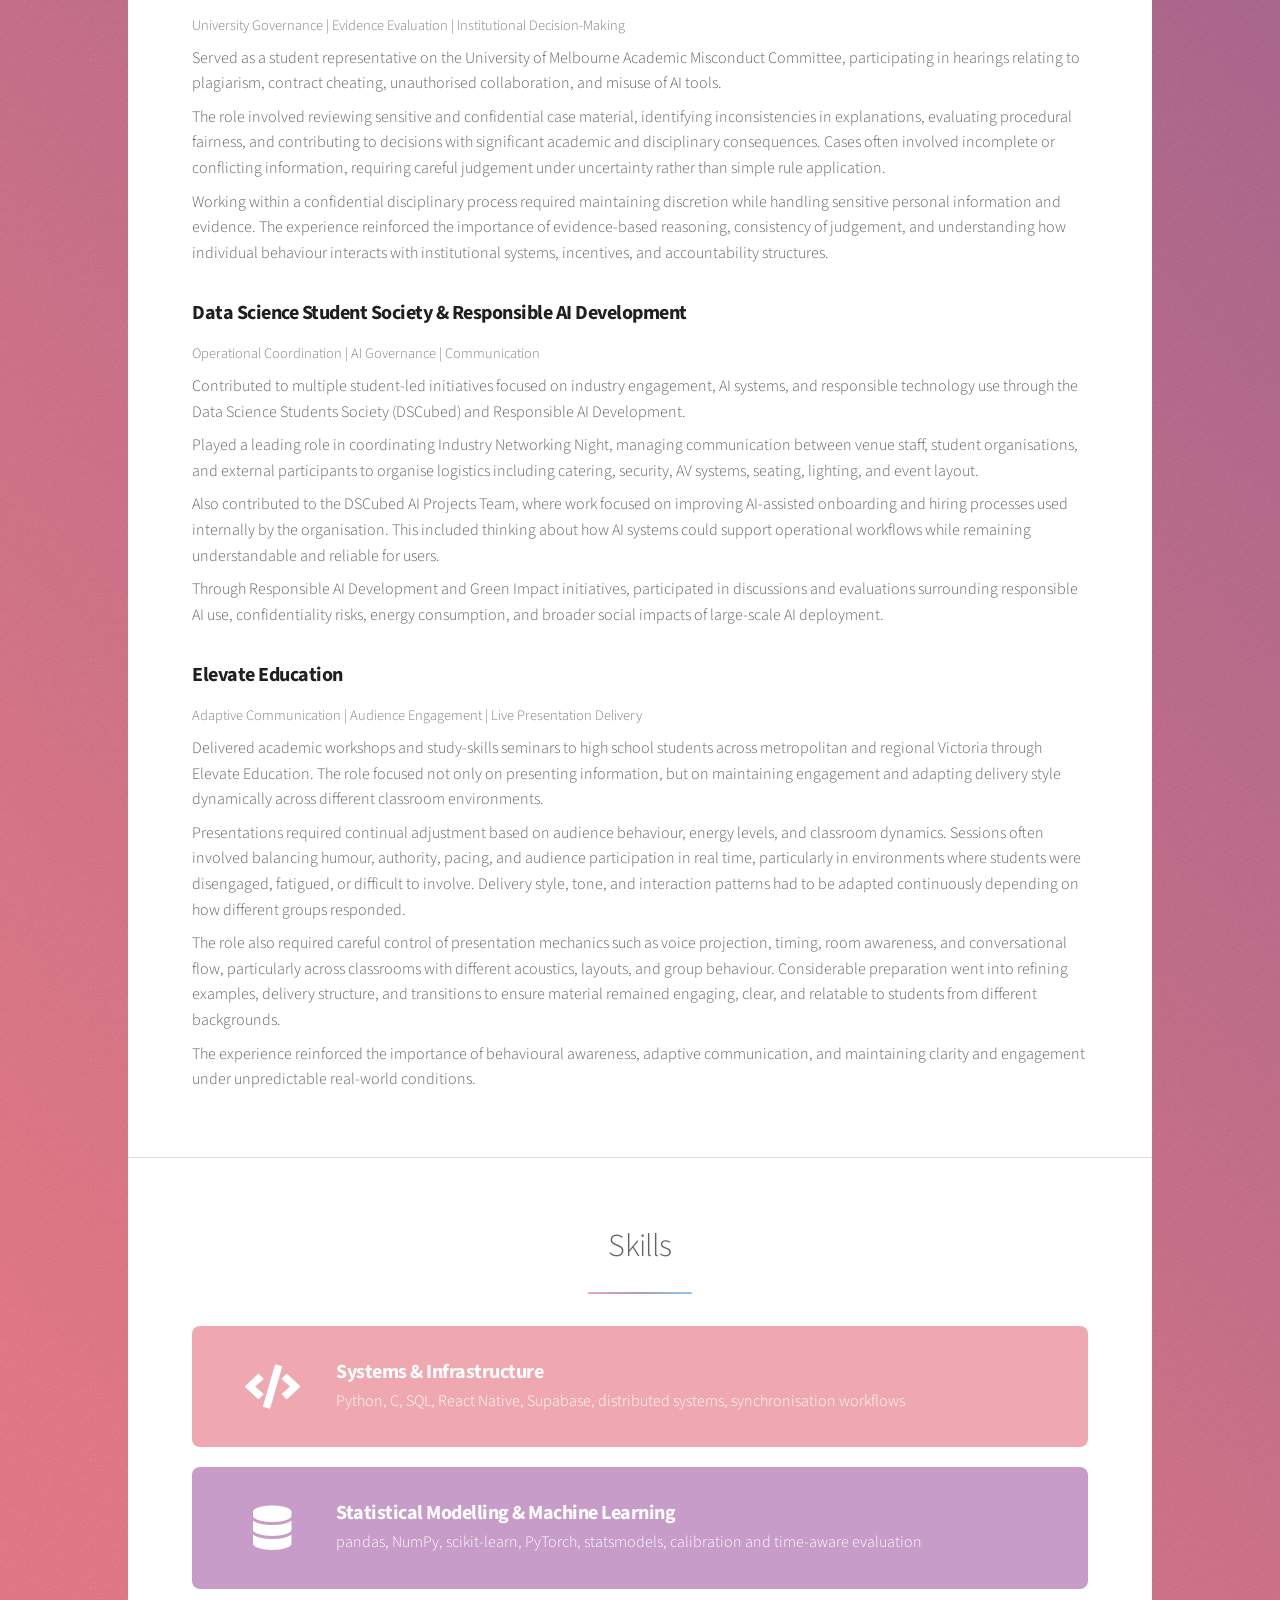
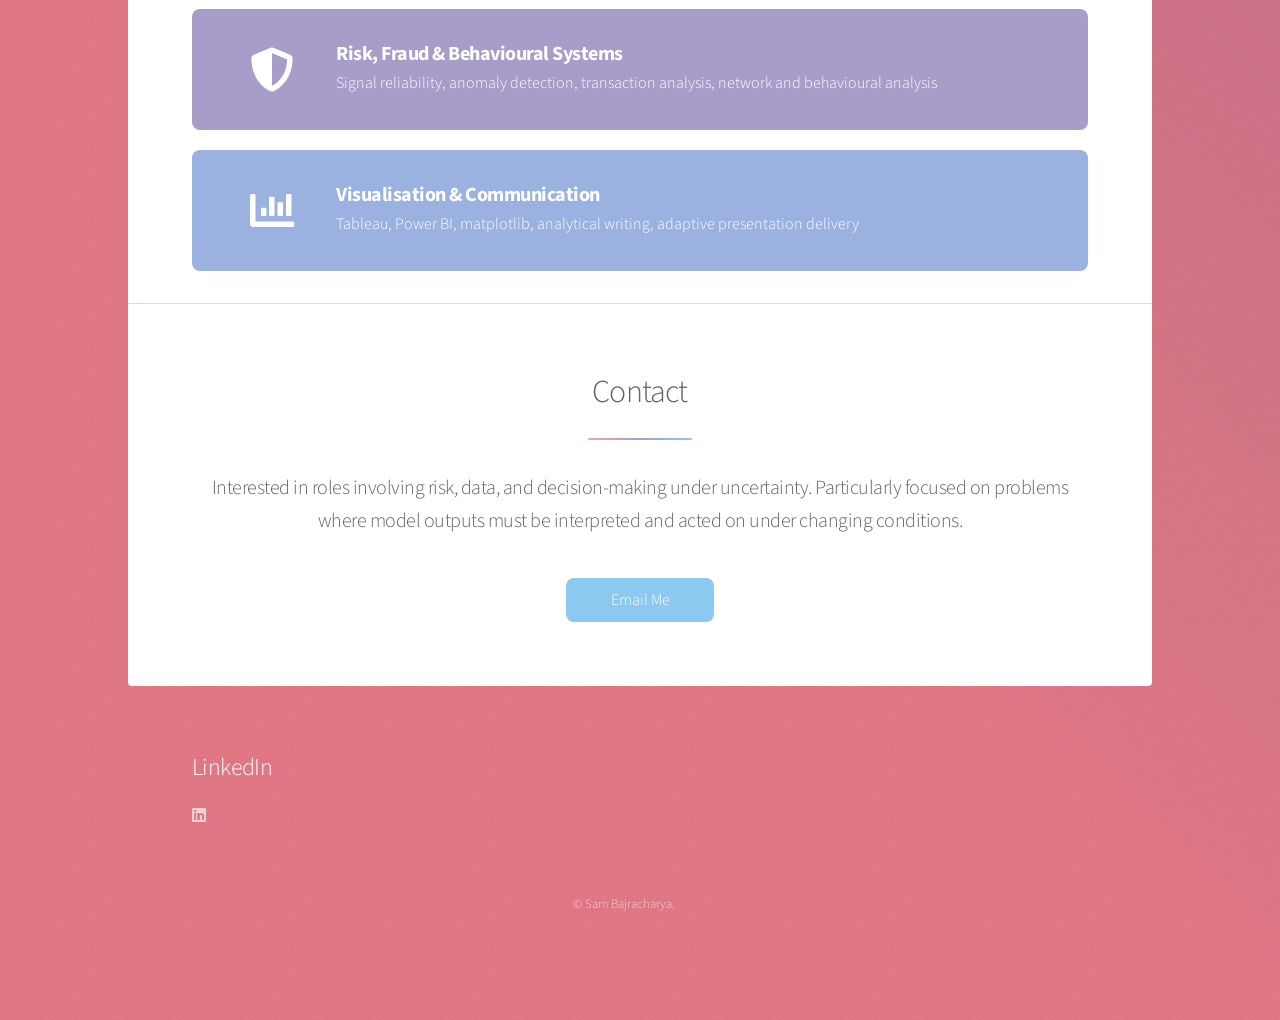
==== commit 9d9f50fa: "minor change to quantum" ====
--- a/index.html
+++ b/index.html
@@ -123,43 +123,30 @@
 							</p>
 
 							<p>
-								The onboarding process was redesigned by replacing an extensive set of academic readings
-								with a structured glossary and streamlined documentation, allowing new contributors to
-								understand key concepts and begin working with the model significantly faster. In
-								parallel,
-								the implementation was refactored through detailed inline commentary, clarifying
-								theoretical
-								background, modelling assumptions, and execution flow directly within the code.
+								A major part of the project involved improving the onboarding process. An extensive collection of academic readings was replaced with a structured glossary and more focused documentation, allowing new contributors to understand the key concepts required to work with the model. The implementation was also refactored with detailed inline commentary explaining theoretical background, modelling assumptions, and execution flow.
 							</p>
 
 							<p><strong>Key components included:</strong></p>
 							<ul>
 								<li>Designing a simplified onboarding pathway by consolidating essential concepts into a
-									concise reference document, reducing reliance on external academic sources</li>
-								<li>Refactoring a Jupyter notebook implementation with structured inline documentation
-									to improve readability and accessibility for users without prior quantum computing
-									experience</li>
-								<li>Diagnosing failures in the Hamiltonian formulation, where constraint penalties (e.g.
-									backtracking and long-range folding) were incorrectly scaled, preventing meaningful
-									interaction between amino acids</li>
-								<li>Rescaling constraint terms to restore valid interaction dynamics and enable the
-									optimiser to explore physically meaningful folding configurations</li>
+									concise reference document
+									<li>
+								<li>Refactoring the Jupyter notebook with structured inline documentation
+									to improve readability and accessibility 
+									</li>
+								<li>Diagnosing failures in the Hamiltonian formulation caused by incorrectly scaled constraint penalties</li>
+								<li>Rescaling constraint terms to restore valid interaction interaction between amino acids</li>
 								<li>Replacing gradient-based optimisation with a non-derivative method better suited to
 									the discrete and non-linear structure of the problem space</li>
 								<li>Testing the corrected model on simulated configurations to confirm functional
 									behaviour while identifying remaining computational inefficiencies</li>
 								<li>Migrating the project from a Google Drive notebook to a structured GitHub
 									repository, introducing version control and improving reproducibility</li>
-								<li>Producing a comprehensive technical report and handover documentation to enable
-									future contributors to quickly understand and extend the model</li>
+								<li>Producing technical report and handover documentation for future contributors</li>
 							</ul>
 
 							<p>
-								The project emphasised practical problem-solving in complex optimisation systems,
-								combining
-								debugging, model correction, and documentation improvements to transform an unusable
-								research
-								prototype into a functional and maintainable framework for future work.
+								The project combined model debugging, optimisation, and research software improvement, with a strong emphasis on making technically complex work more understandable and maintainable for future contributors.
 							</p>
 						</div>
 					</article>
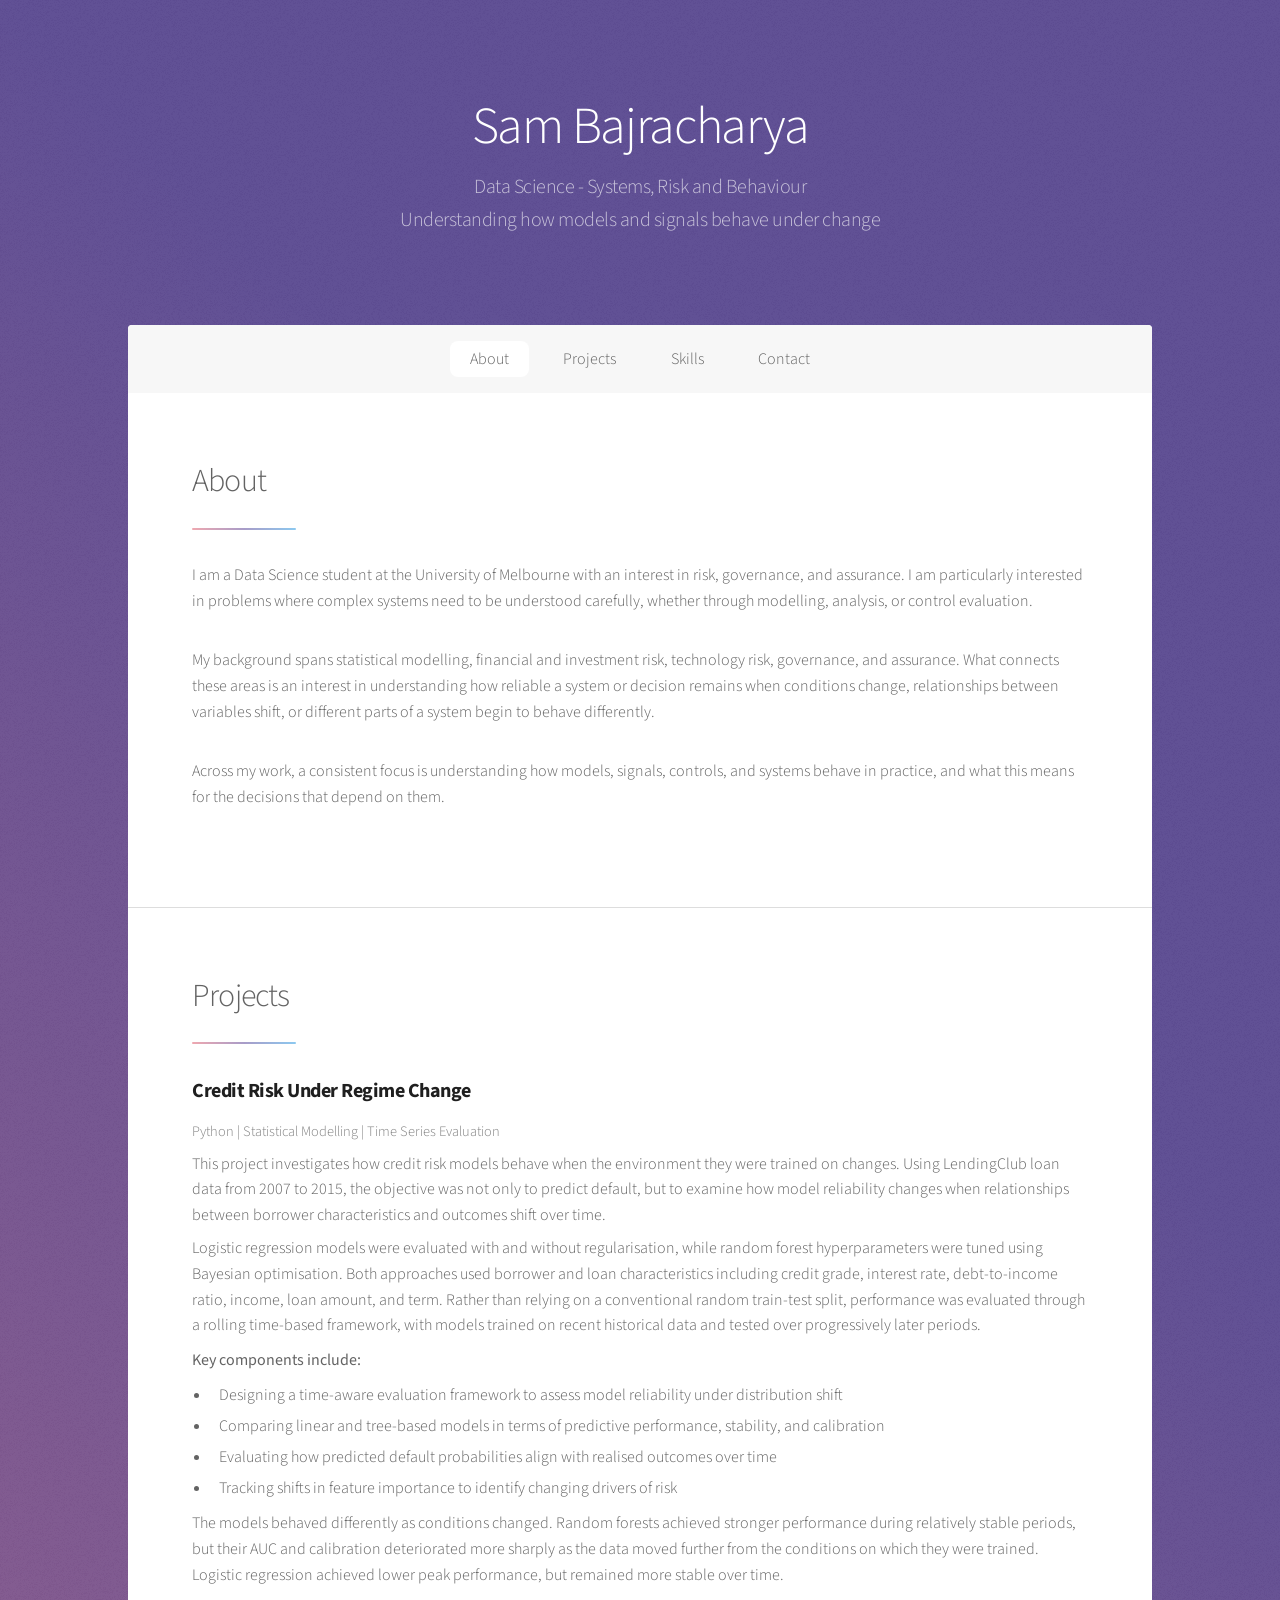
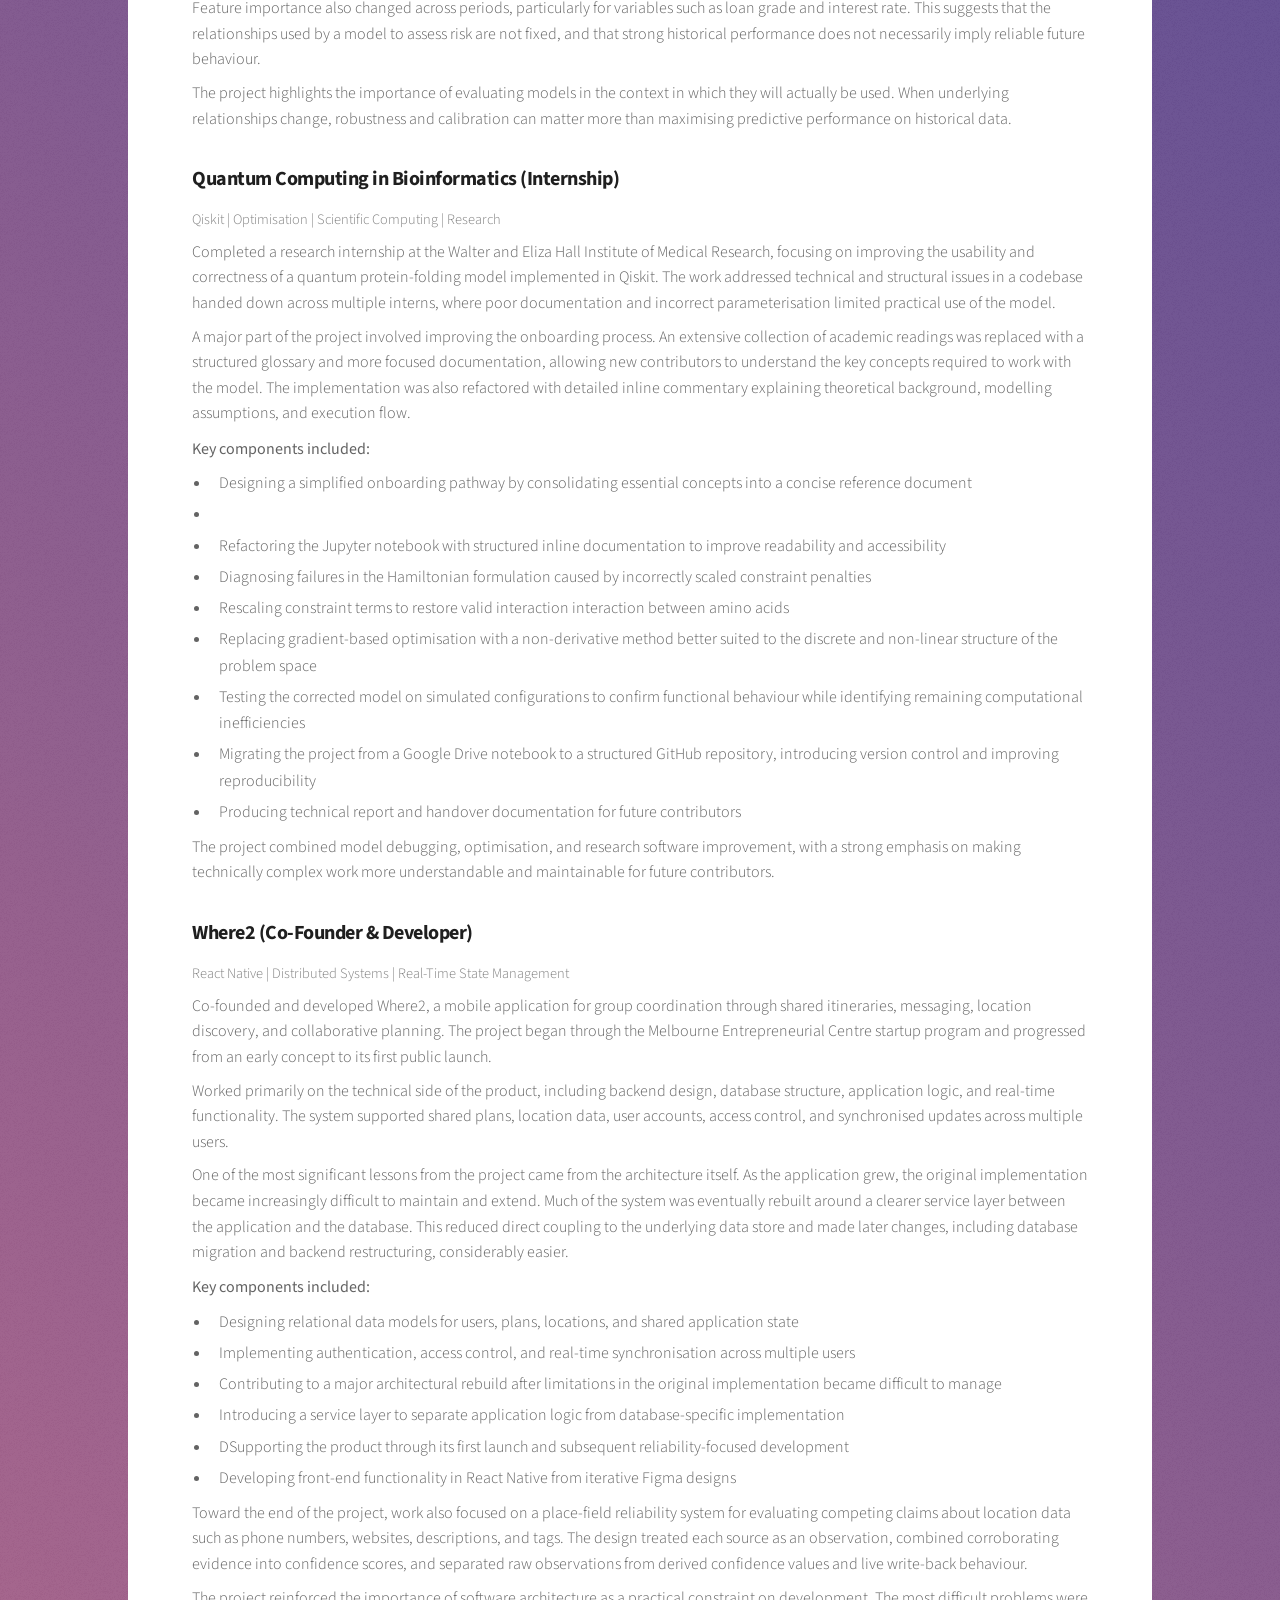
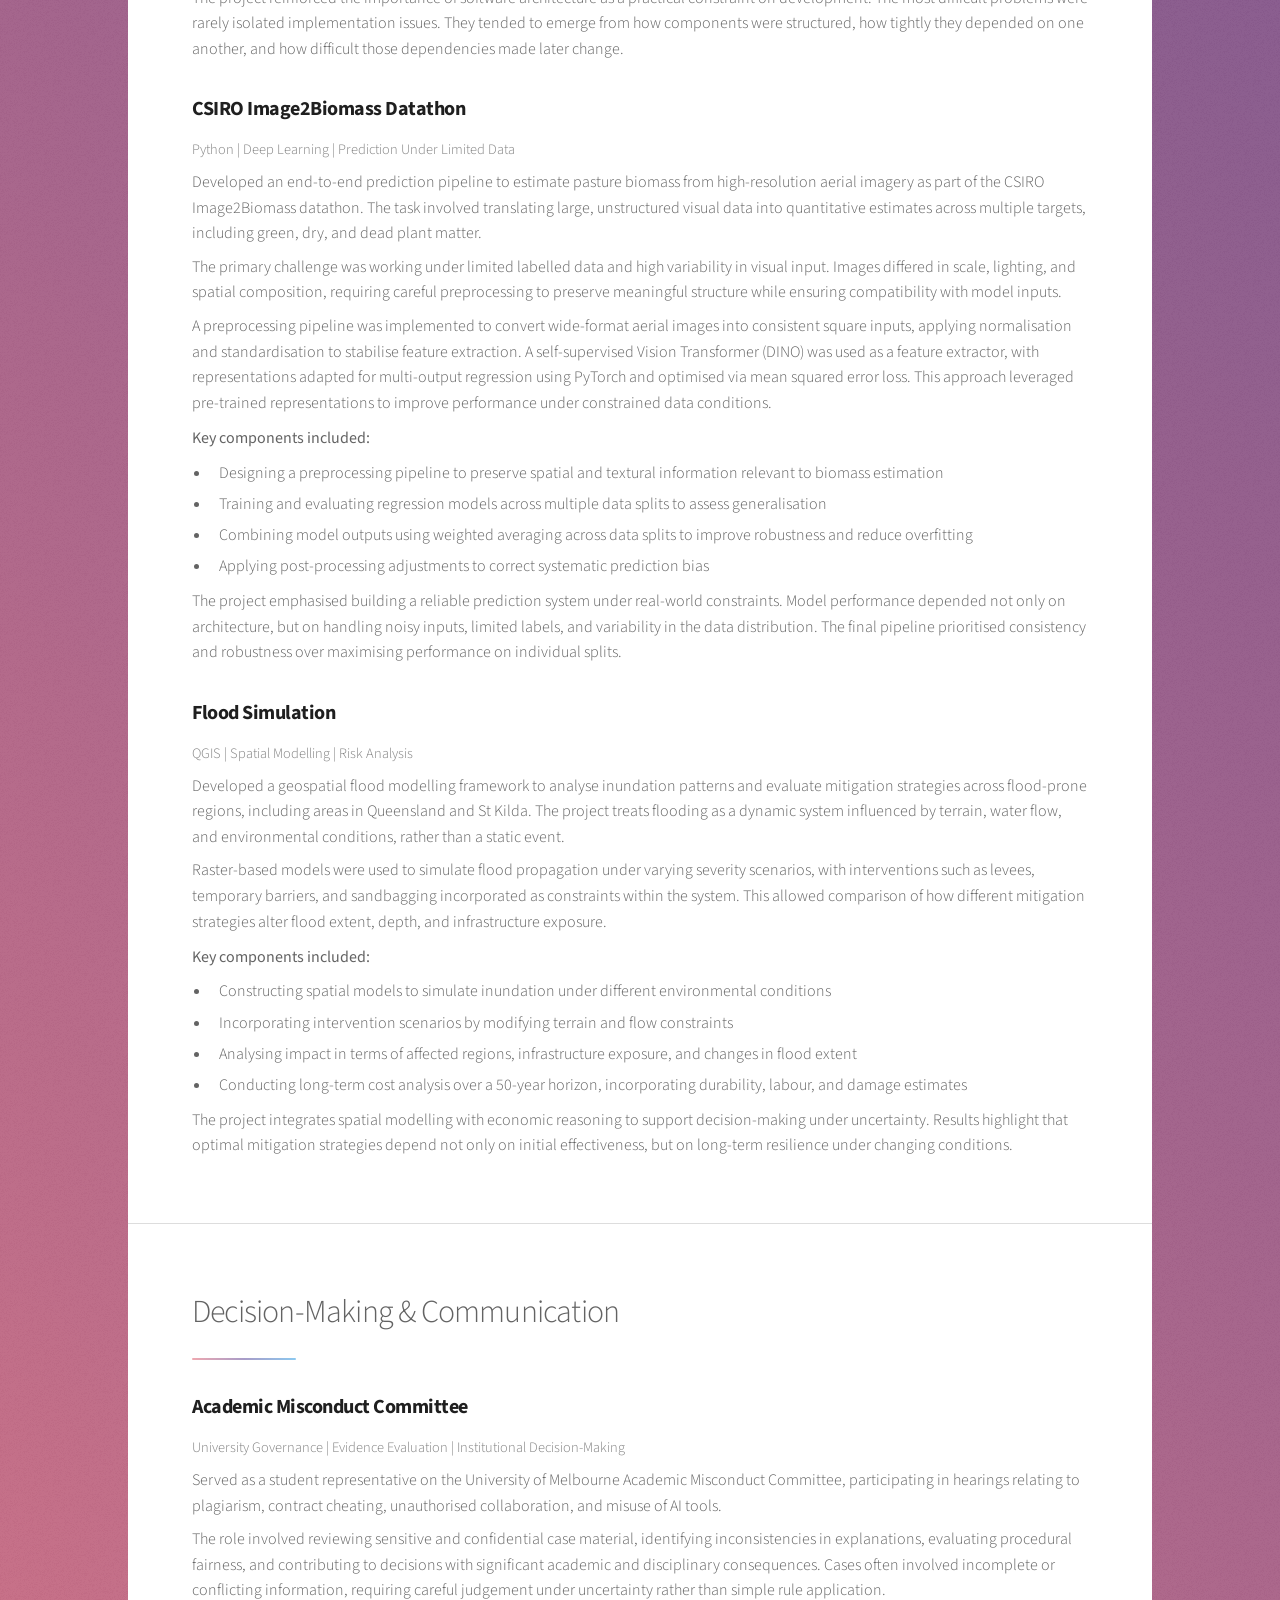
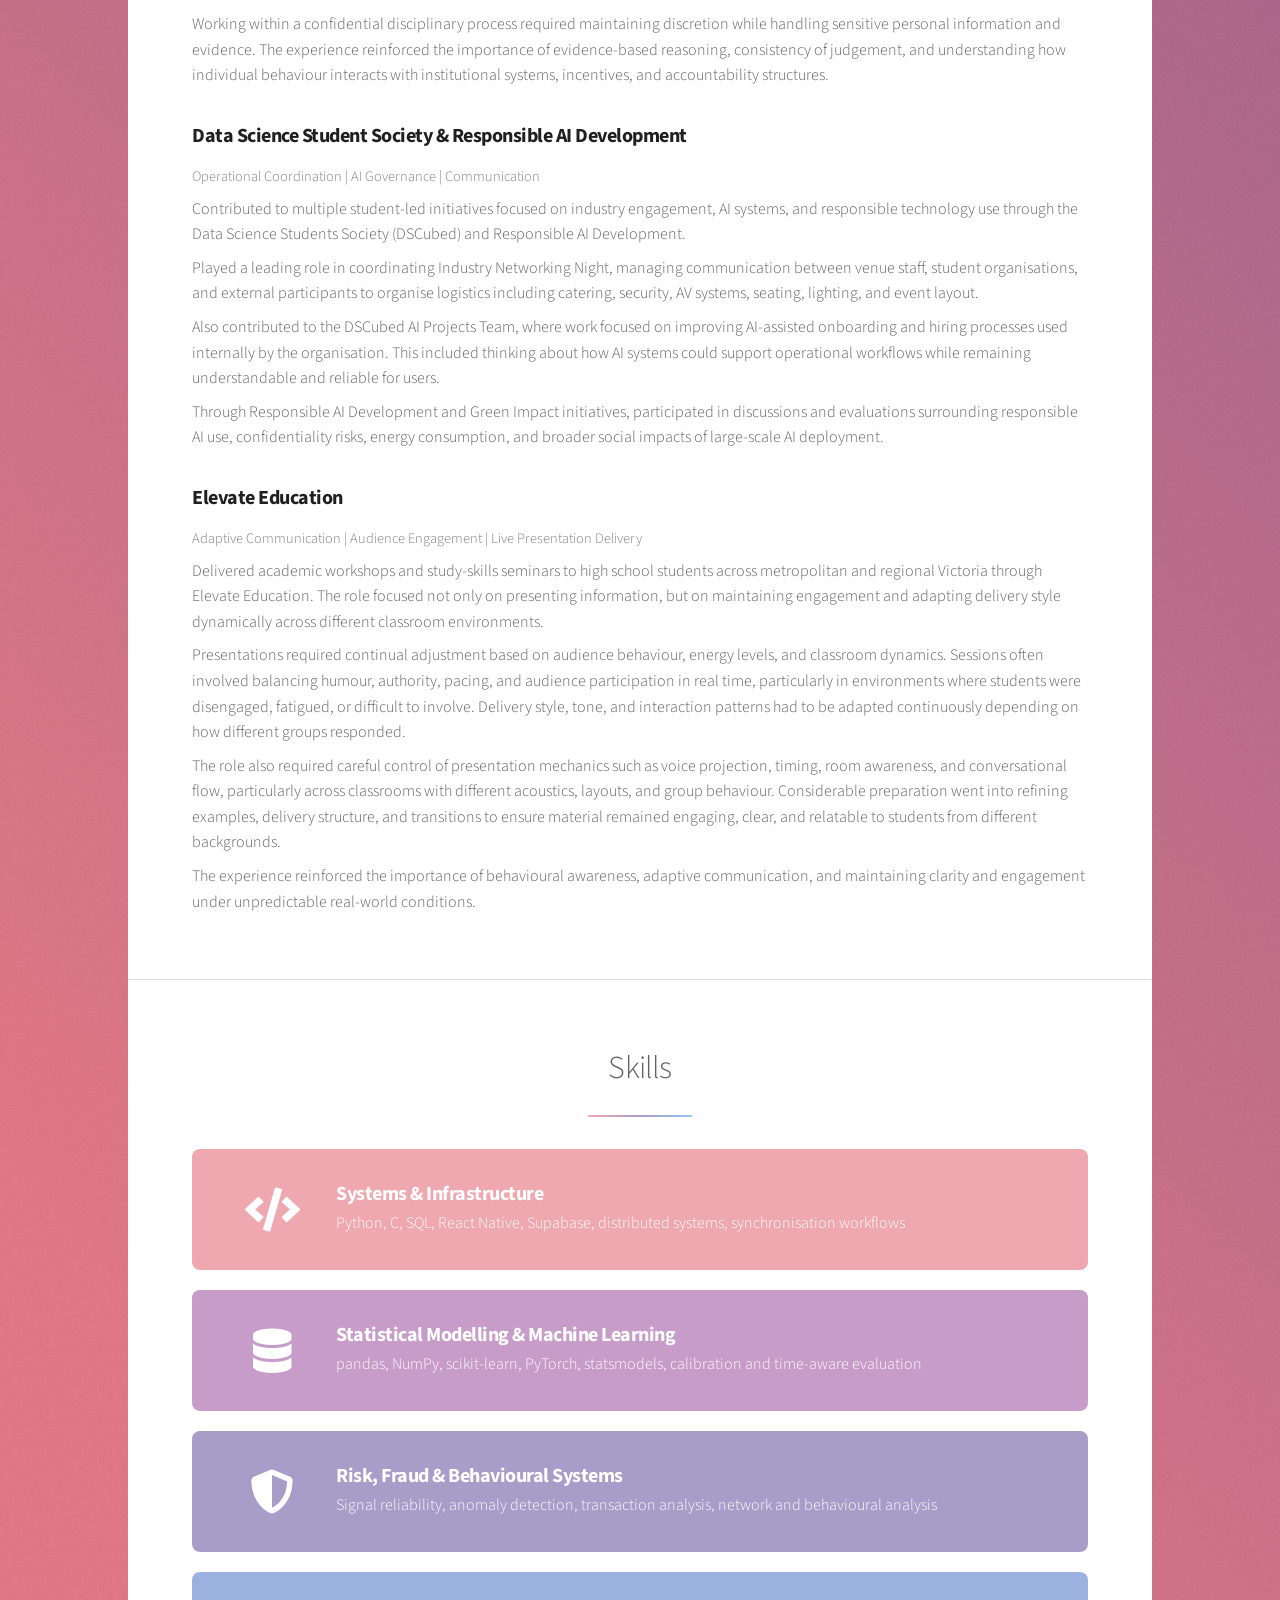
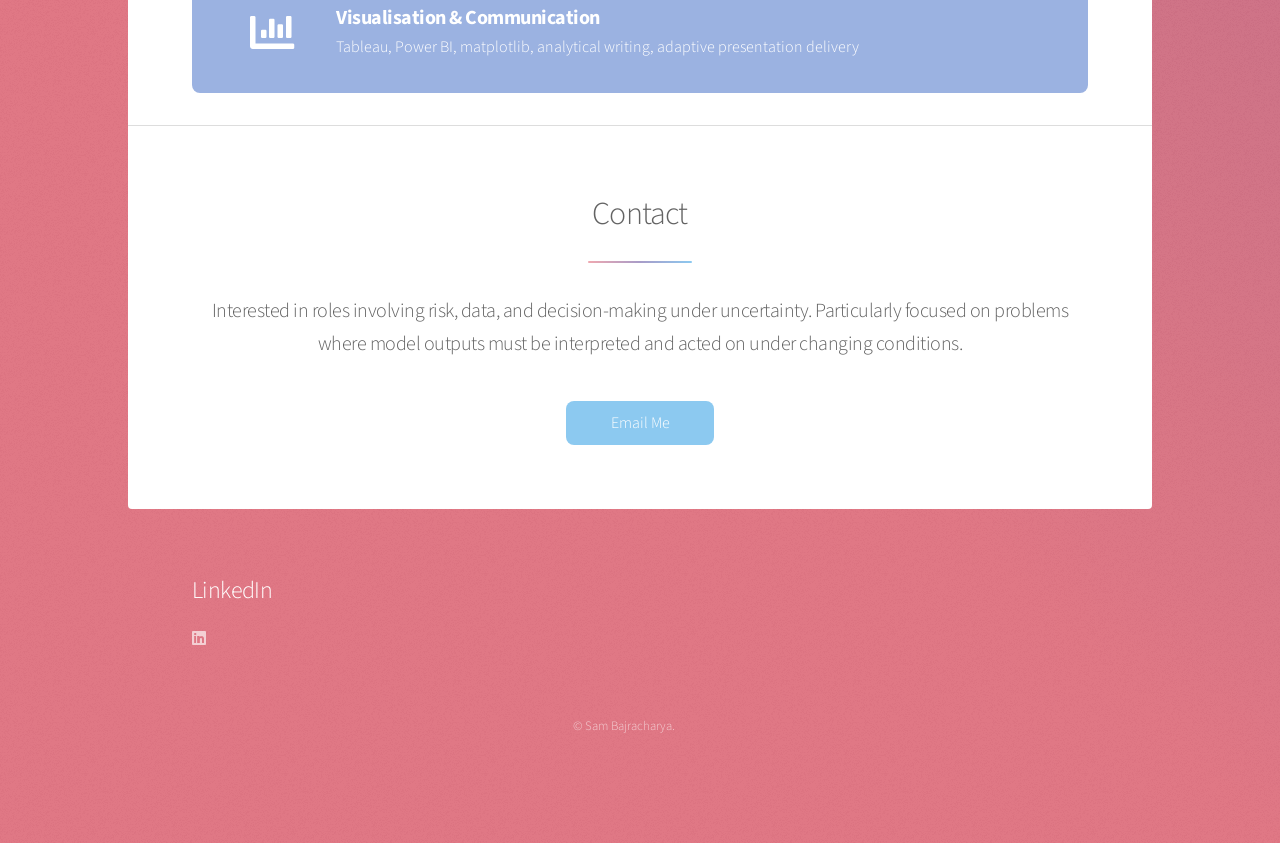
==== commit 1884fc53: "w2" ====
--- a/index.html
+++ b/index.html
@@ -157,61 +157,35 @@
 							<p class="project-meta">React Native | Distributed Systems | Real-Time State Management</p>
 
 							<p>
-								Co-founded and co-developing Where2, a mobile application designed to support group
-								coordination through shared itineraries, messaging, and collaborative decision-making.
-								The project originated within the Melbourne Entrepreneurial Centre startup program,
-								where I joined as the primary technical contributor, taking ownership of system design
-								and implementation as the concept progressed from early-stage idea to a working product.
-							</p>
-
-							<p>
-								Designed and implemented a multi-user system where plans, locations, and user
-								interactions
-								are synchronised in real time across devices. The application is built in React Native,
-								with a backend architecture using Supabase to manage persistent state, authentication,
-								and real-time updates across distributed users.
-							</p>
-
-							<p>
-								The system has evolved into a multi-component application supporting user accounts,
-								following relationships, location-based planning, and real-time updates across shared
-								itineraries. Core functionality includes dynamic itinerary generation, map-based
-								visualisation of locations and posts, and automated handling of metadata such as update
-								timestamps and time zones. These components are integrated through a structured backend
-								architecture, with persistent storage and access control managed through relational
-								database design.
-							</p>
-
-							<p>
-								The central technical challenge in the system is maintaining consistency of shared state
-								across multiple users interacting concurrently. Actions such as editing plans, adding
-								locations, or sending messages must propagate in real time while preserving a coherent
-								view of the itinerary for all participants. This requires careful handling of
-								synchronisation, conflict resolution, and access control to ensure that updates remain
-								consistent under concurrent modification.
+								Co-founded and developed Where2, a mobile application for group coordination through shared itineraries, messaging, location discovery, and collaborative planning. The project began through the Melbourne Entrepreneurial Centre startup program and progressed from an early concept to its first public launch.
+							</p>
+
+							<p>
+								Worked primarily on the technical side of the product, including backend design, database structure, application logic, and real-time functionality. The system supported shared plans, location data, user accounts, access control, and synchronised updates across multiple users.
+							</p>
+
+							<p>
+								One of the most significant lessons from the project came from the architecture itself. As the application grew, the original implementation became increasingly difficult to maintain and extend. Much of the system was eventually rebuilt around a clearer service layer between the application and the database. This reduced direct coupling to the underlying data store and made later changes, including database migration and backend restructuring, considerably easier.
 							</p>
 
 							<p><strong>Key components included:</strong></p>
 							<ul>
-								<li>Designing a relational database schema to model users, plans, locations, and social
-									relationships, including following systems and access control for shared plans</li>
-								<li>Implementing backend services for user identity, authentication, and state
-									management across concurrent users interacting within the same plan</li>
-								<li>Handling real-time synchronisation of plan updates, messaging, and location data
-									across multiple clients, ensuring consistency of shared state</li>
-								<li>Structuring application logic to manage user interactions such as invitations,
-									following relationships, and collaborative editing of itineraries</li>
-								<li>Developing front-end interfaces in React Native based on iterative Figma prototypes,
-									with emphasis on clarity of interaction and usability in multi-user workflows</li>
+								<li>Designing relational data models for users, plans, locations, and shared application state</li>
+								<li>Implementing authentication, access control, and real-time synchronisation across multiple users</li>
+								<li>Contributing to a major architectural rebuild after limitations in the original implementation became difficult to manage</li>
+								<li>Introducing a service layer to separate application logic from database-specific implementation</li>
+								<li>DSupporting the product through its first launch and subsequent reliability-focused development</li>
+								<li>Developing front-end functionality in React Native from iterative Figma designs</li>
 							</ul>
 
 							<p>
-								Development has moved from prototyping toward release, requiring a shift from feature
-								implementation to system reliability. This includes refining service architecture,
-								ensuring consistency of shared state across users, and validating that interactions
-								behave predictably under real usage. The focus is not only on building functionality,
-								but on delivering a system that remains stable as complexity and user interaction scale.
-							</p>
+								Toward the end of the project, work also focused on a place-field reliability system for evaluating competing claims about location data such as phone numbers, websites, descriptions, and tags. The design treated each source as an observation, combined corroborating evidence into confidence scores, and separated raw observations from derived confidence values and live write-back behaviour.
+							</p>
+							
+							<p>
+								The project reinforced the importance of software architecture as a practical constraint on development. The most difficult problems were rarely isolated implementation issues. They tended to emerge from how components were structured, how tightly they depended on one another, and how difficult those dependencies made later change.
+							</p>
+
 						</div>
 					</article>
 
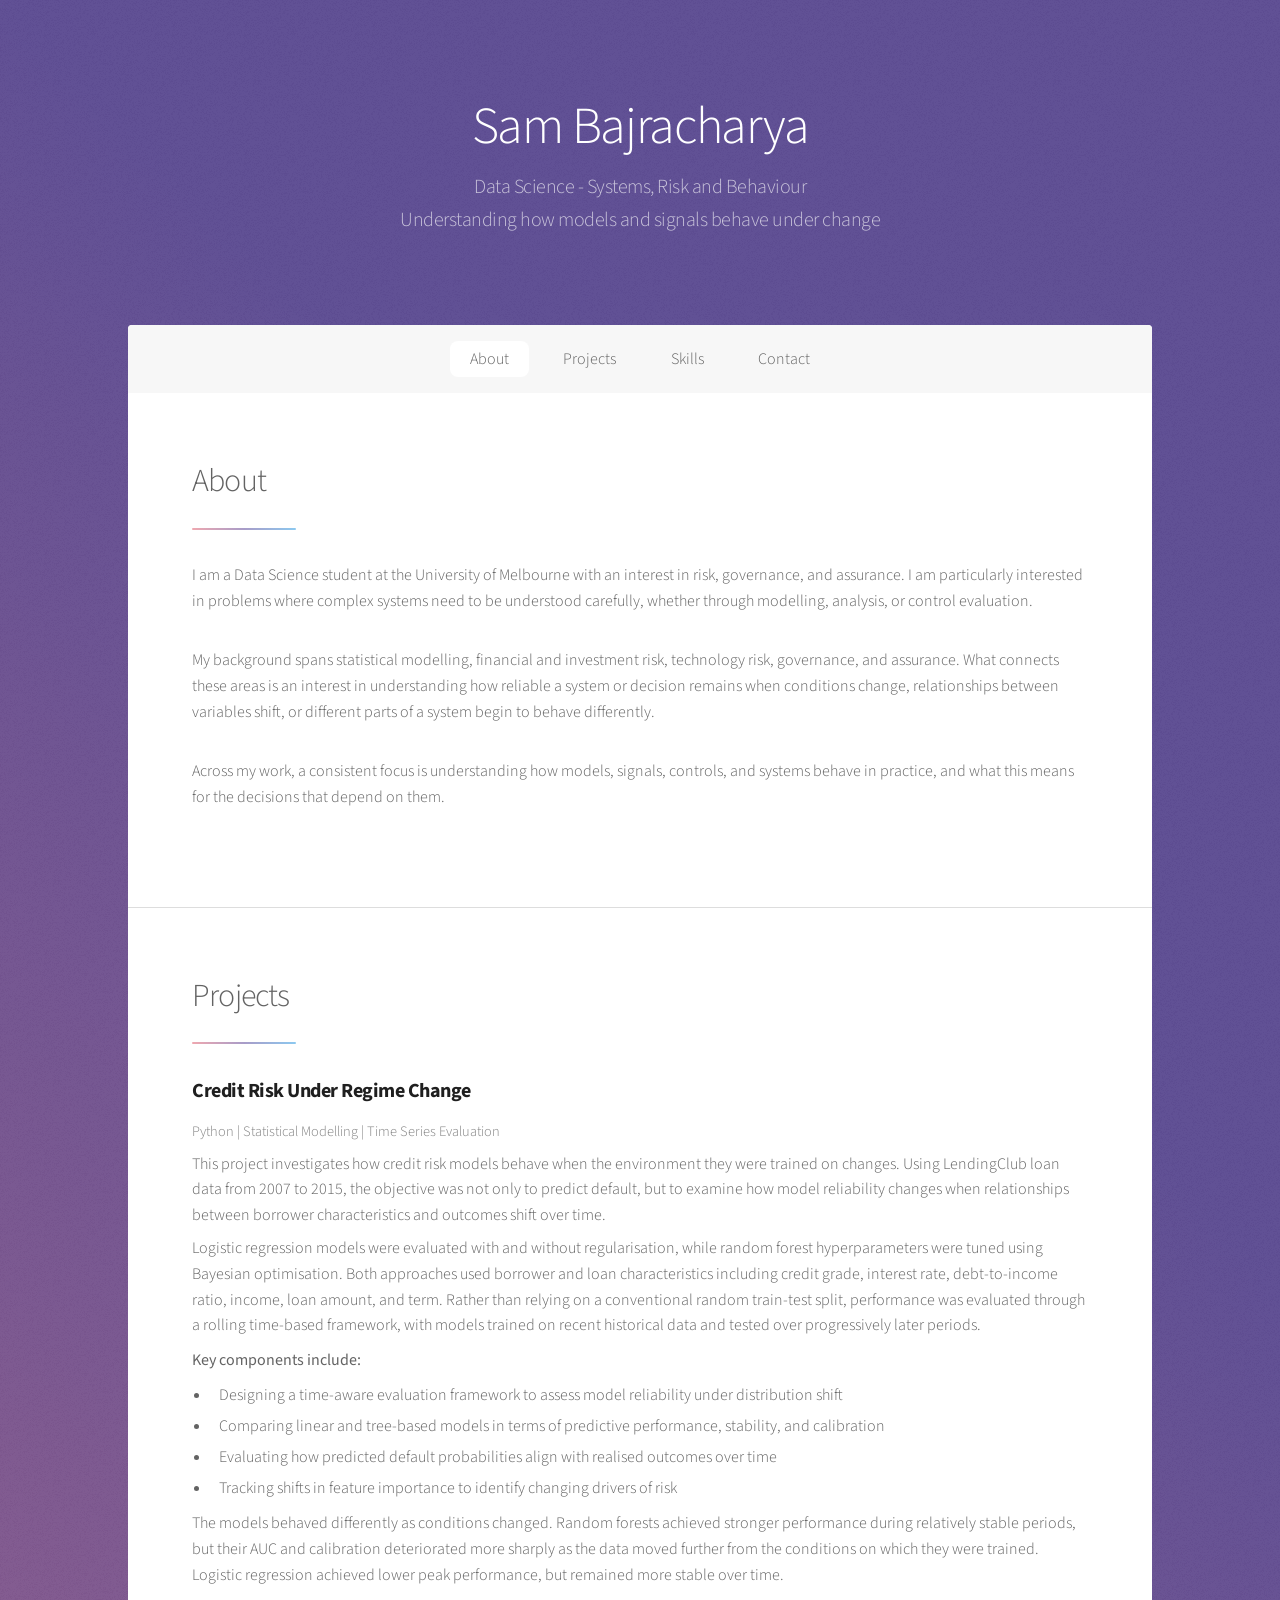
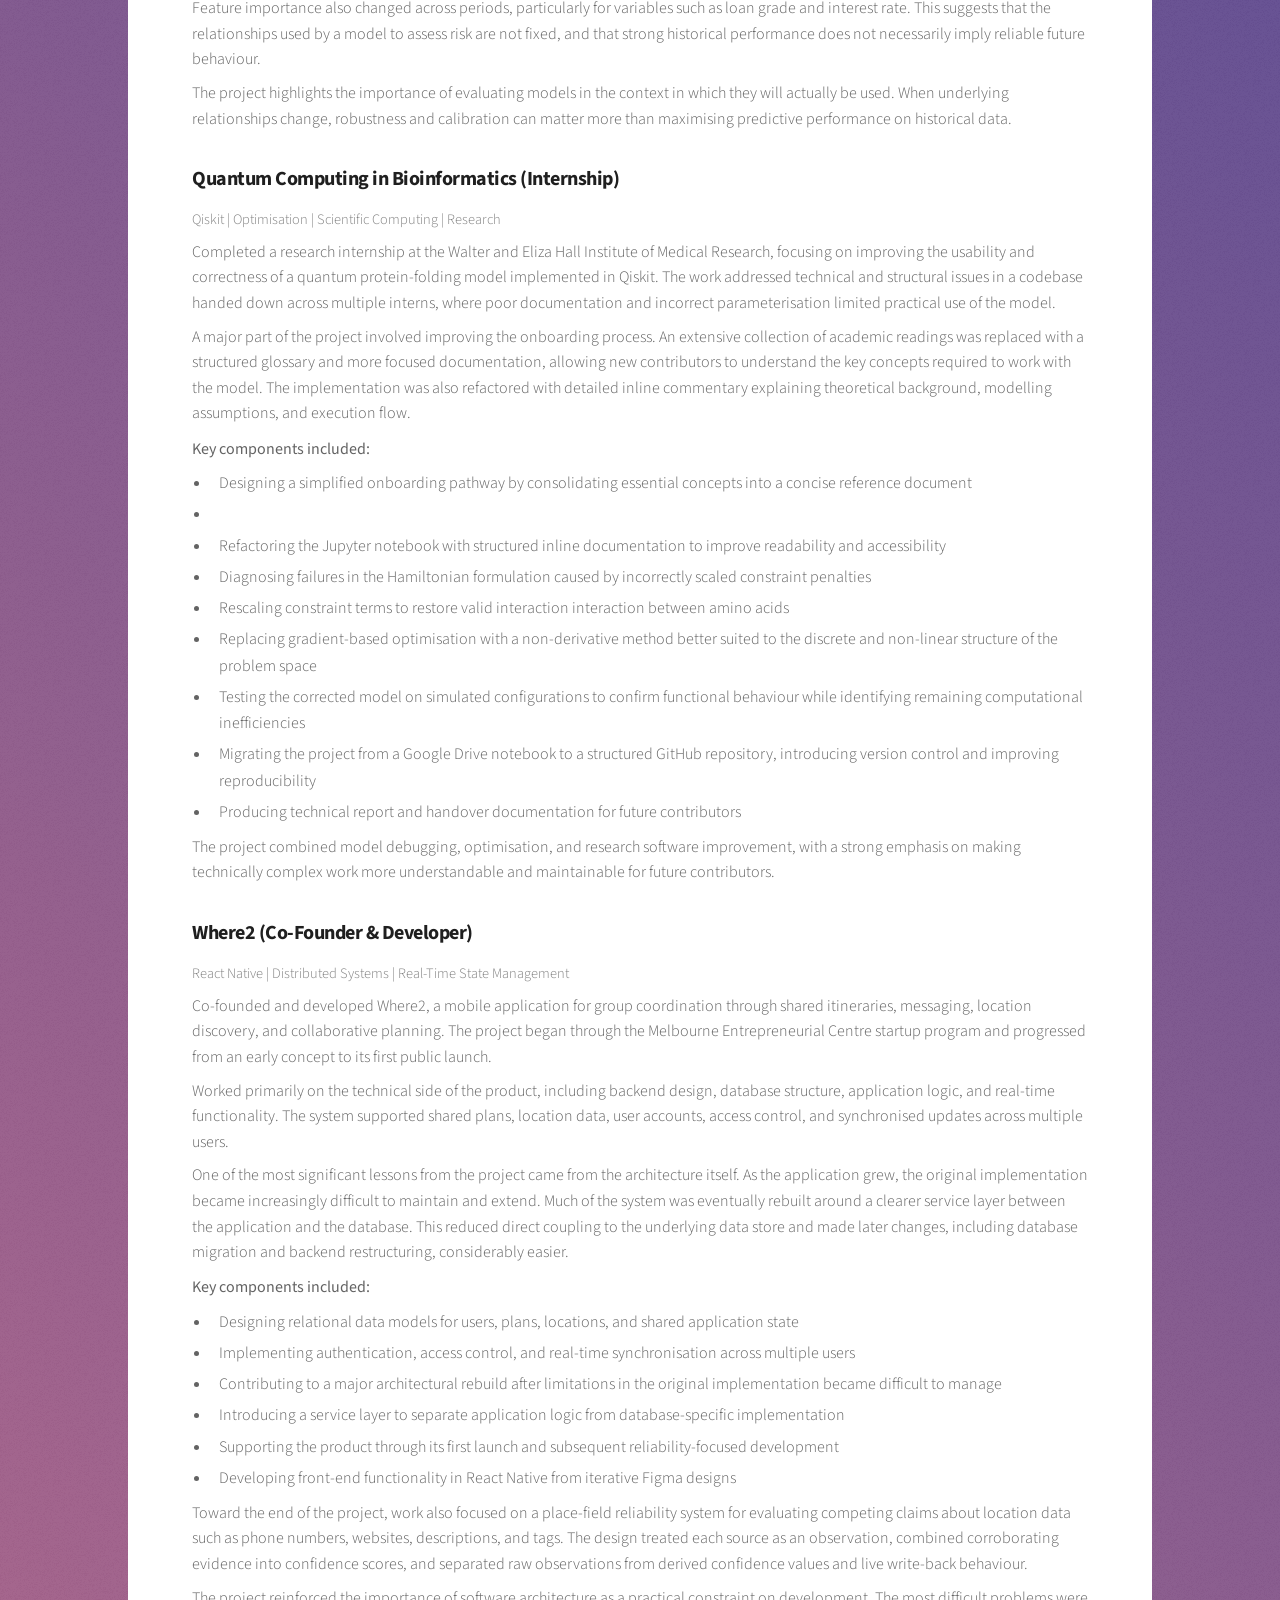
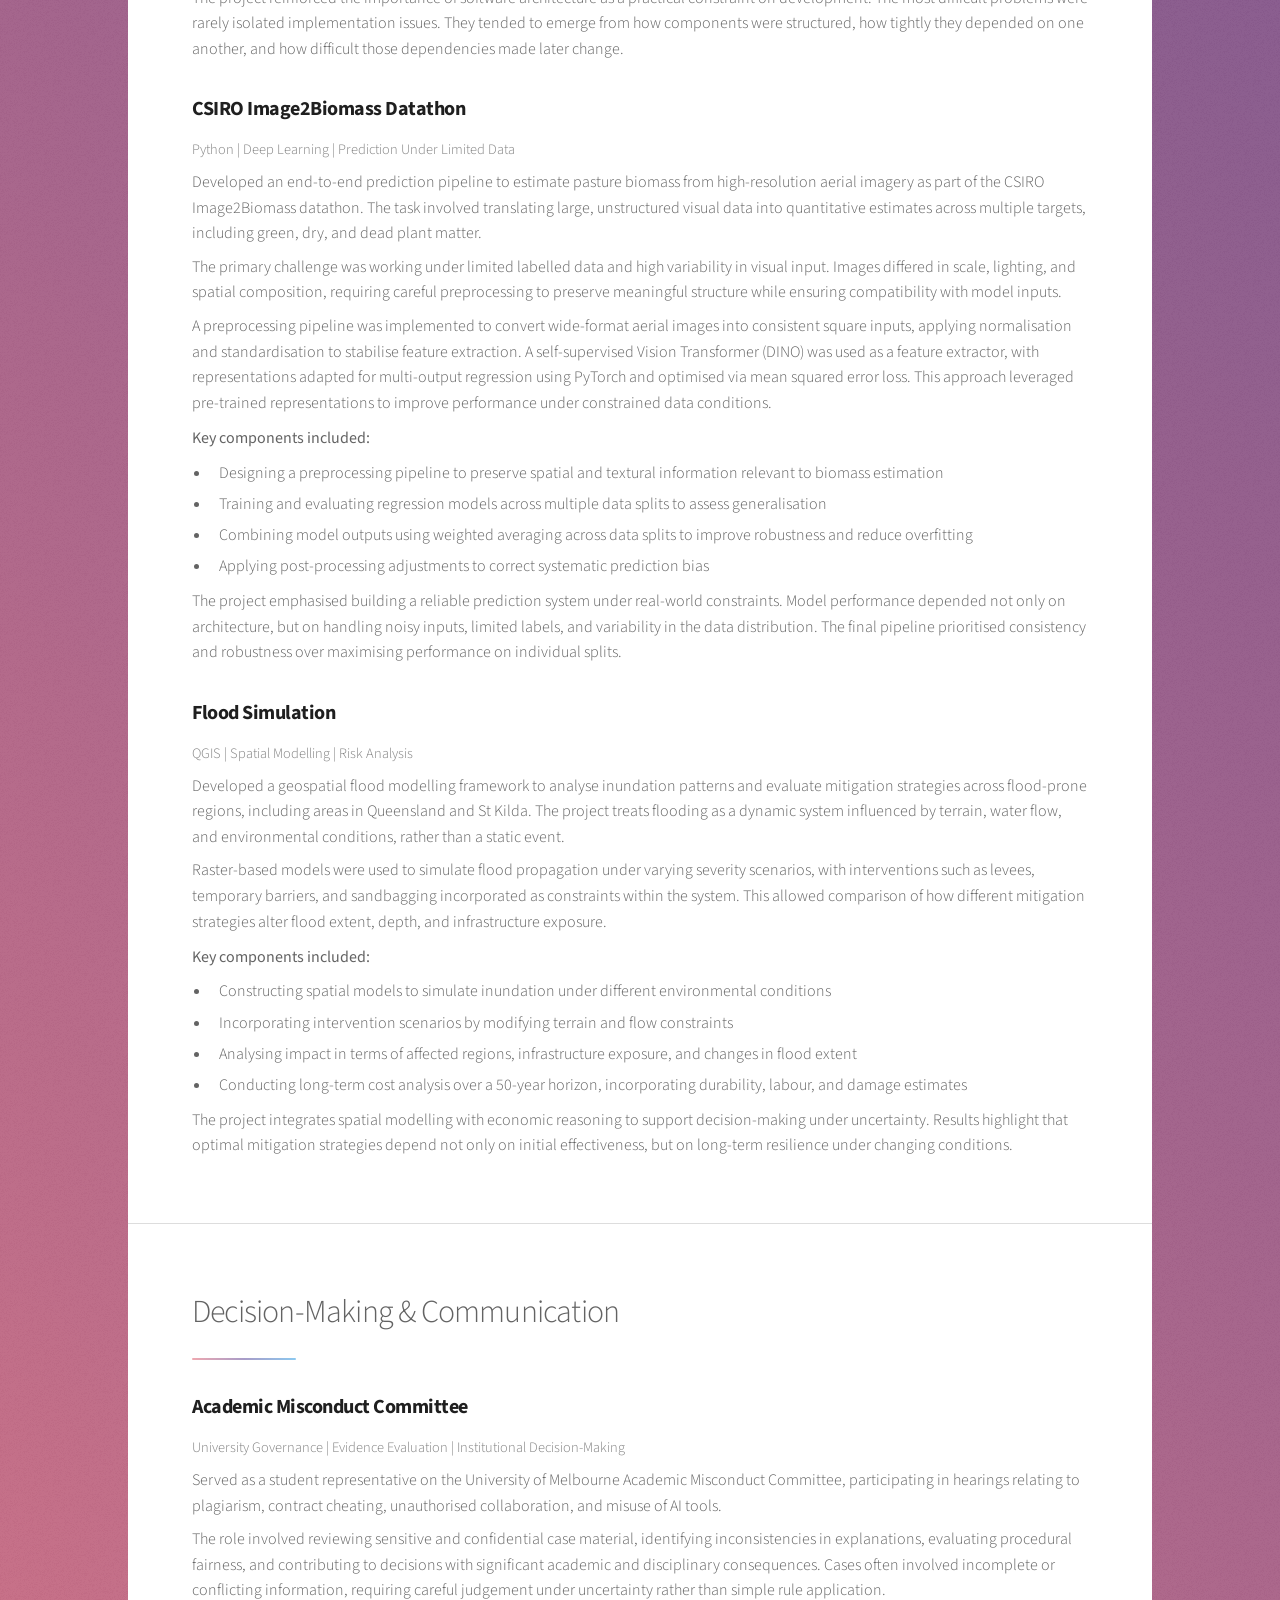
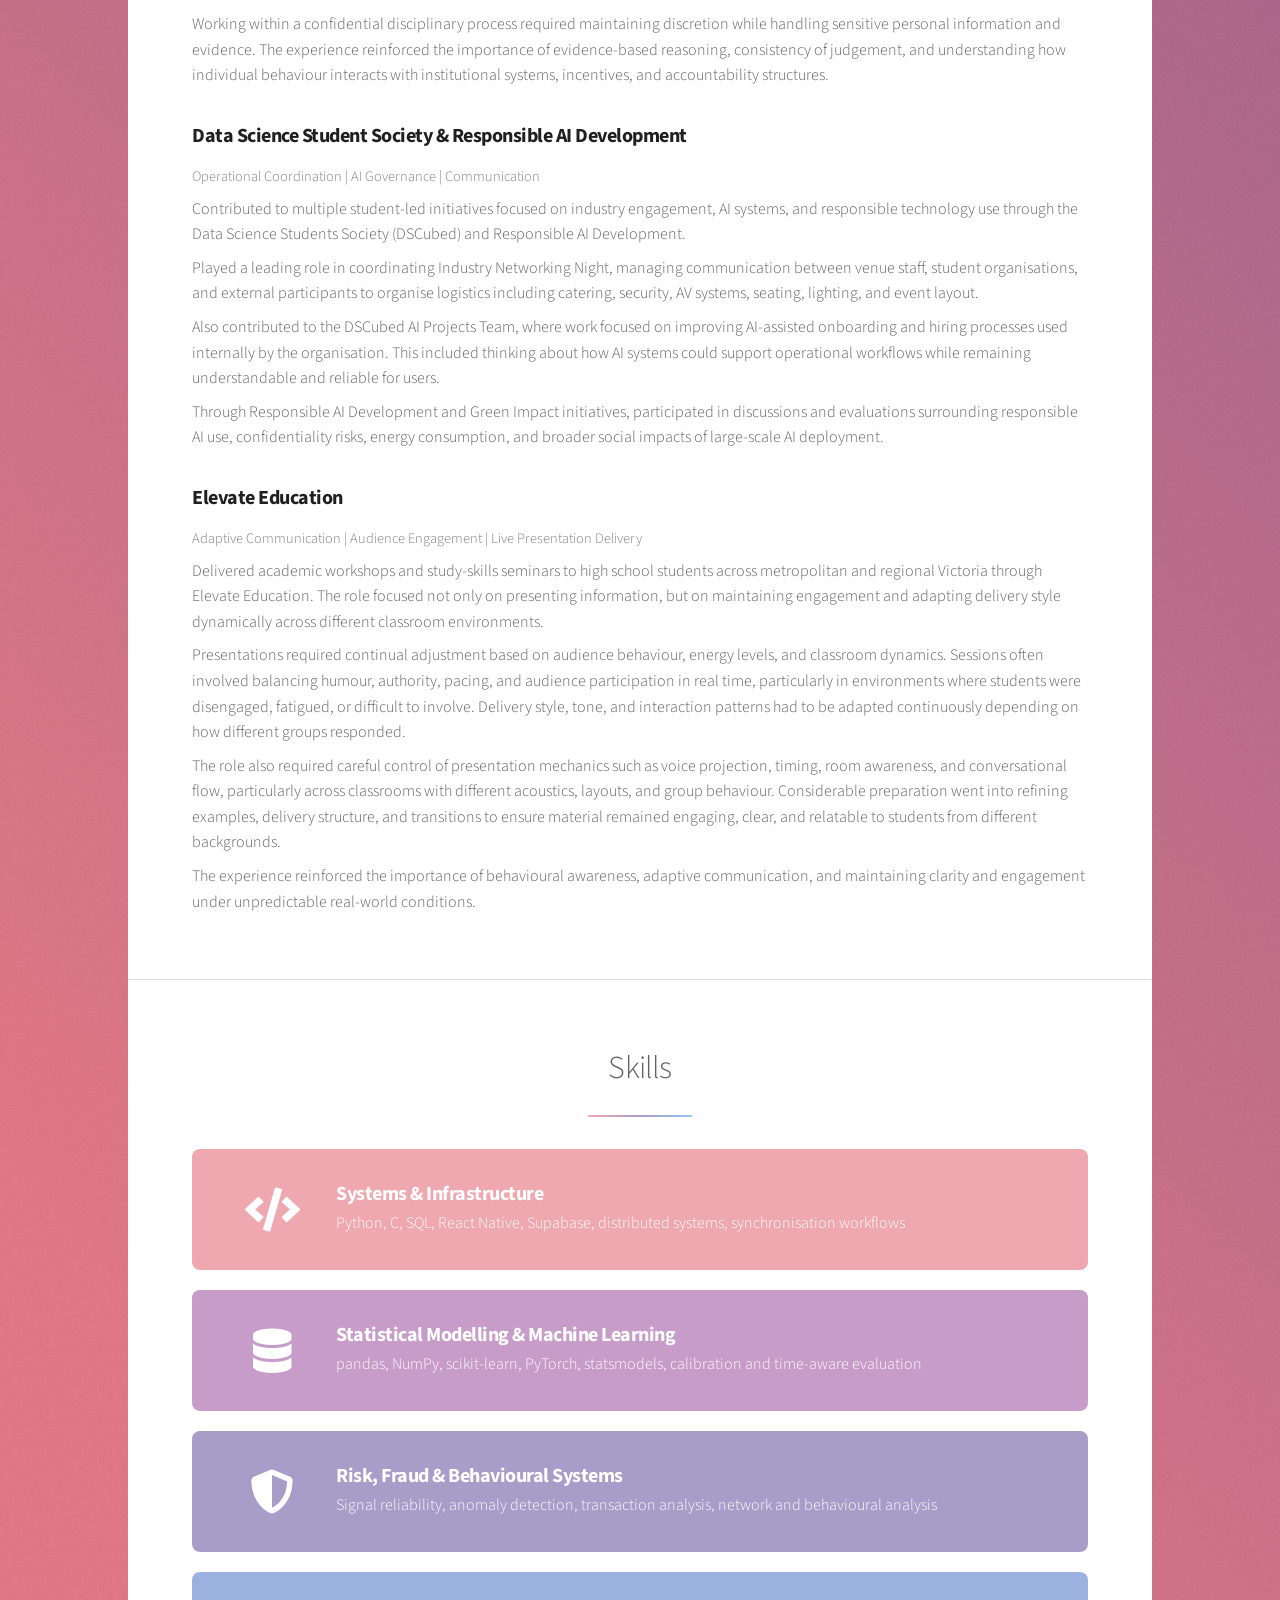
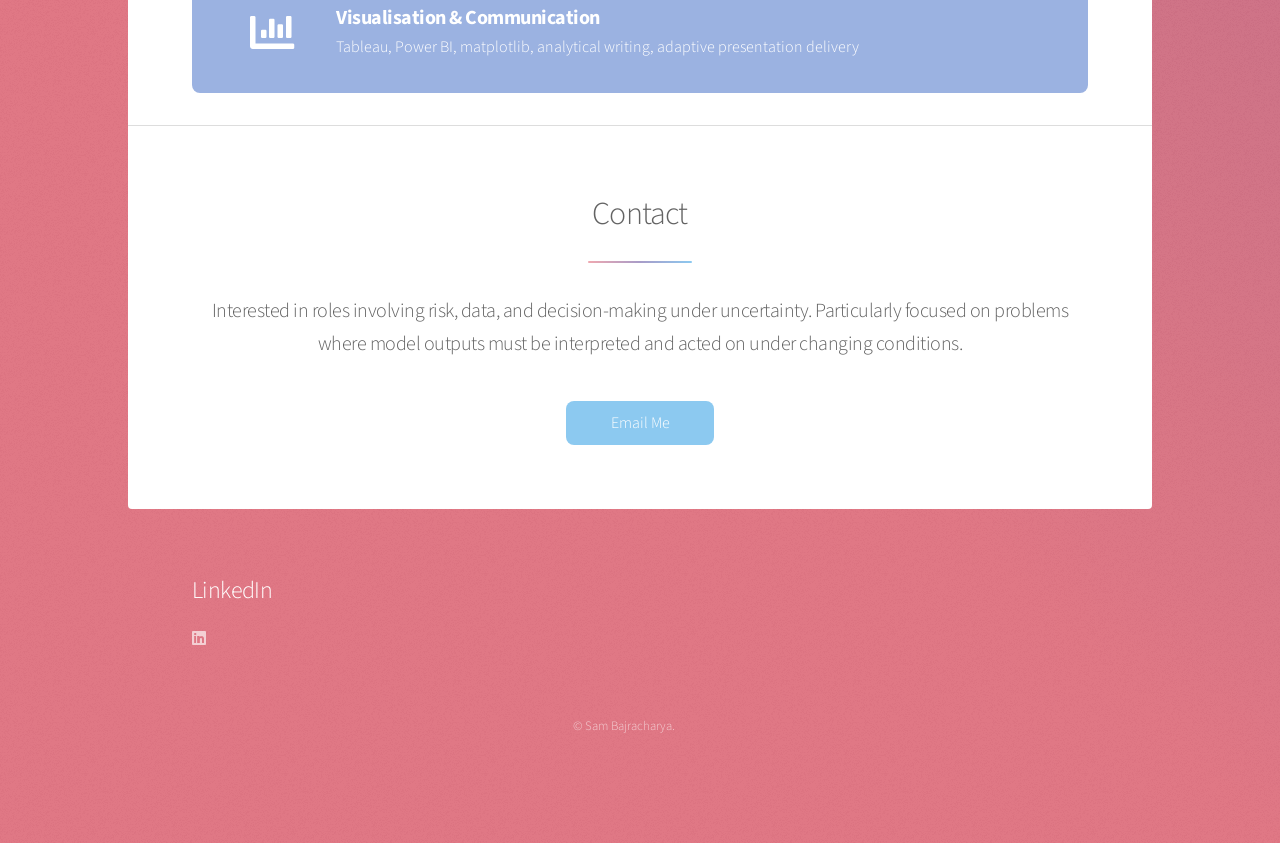
==== commit f1e1faf1: "fix" ====
--- a/index.html
+++ b/index.html
@@ -174,7 +174,7 @@
 								<li>Implementing authentication, access control, and real-time synchronisation across multiple users</li>
 								<li>Contributing to a major architectural rebuild after limitations in the original implementation became difficult to manage</li>
 								<li>Introducing a service layer to separate application logic from database-specific implementation</li>
-								<li>DSupporting the product through its first launch and subsequent reliability-focused development</li>
+								<li>Supporting the product through its first launch and subsequent reliability-focused development</li>
 								<li>Developing front-end functionality in React Native from iterative Figma designs</li>
 							</ul>
 
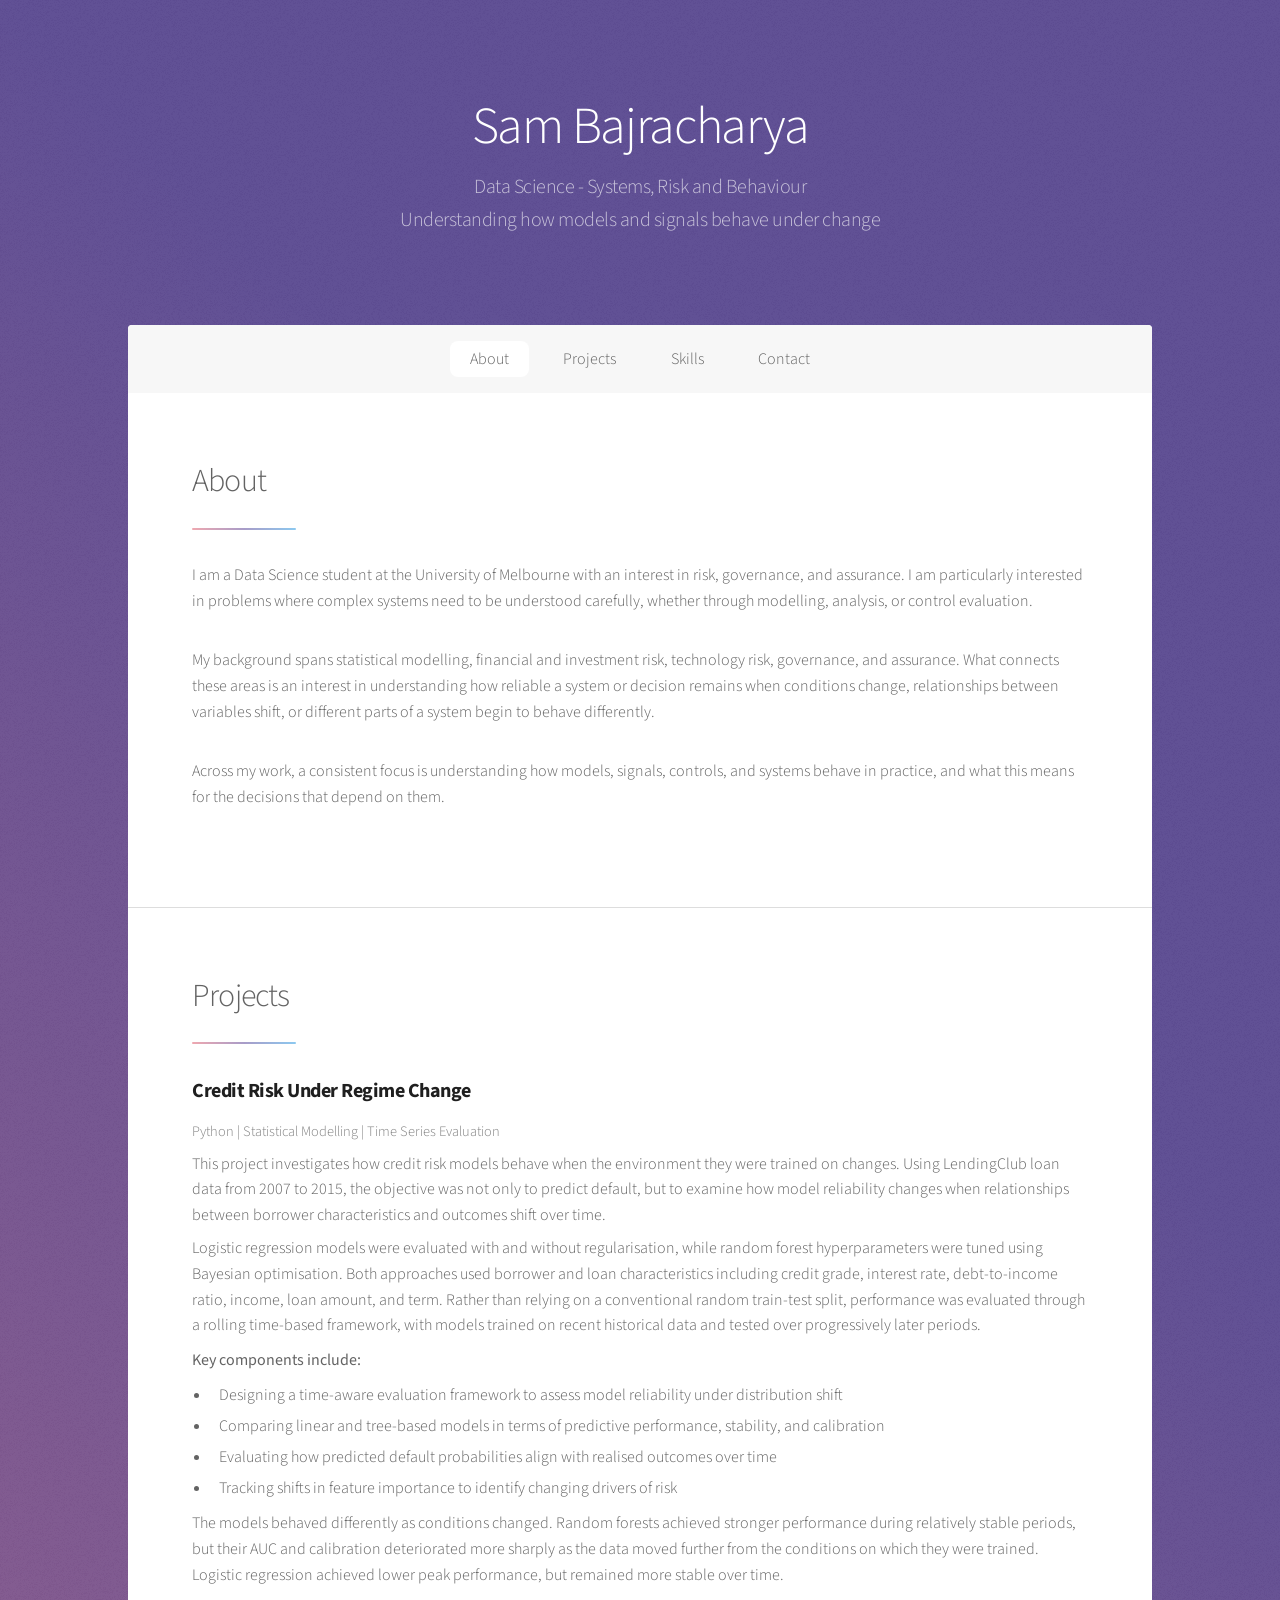
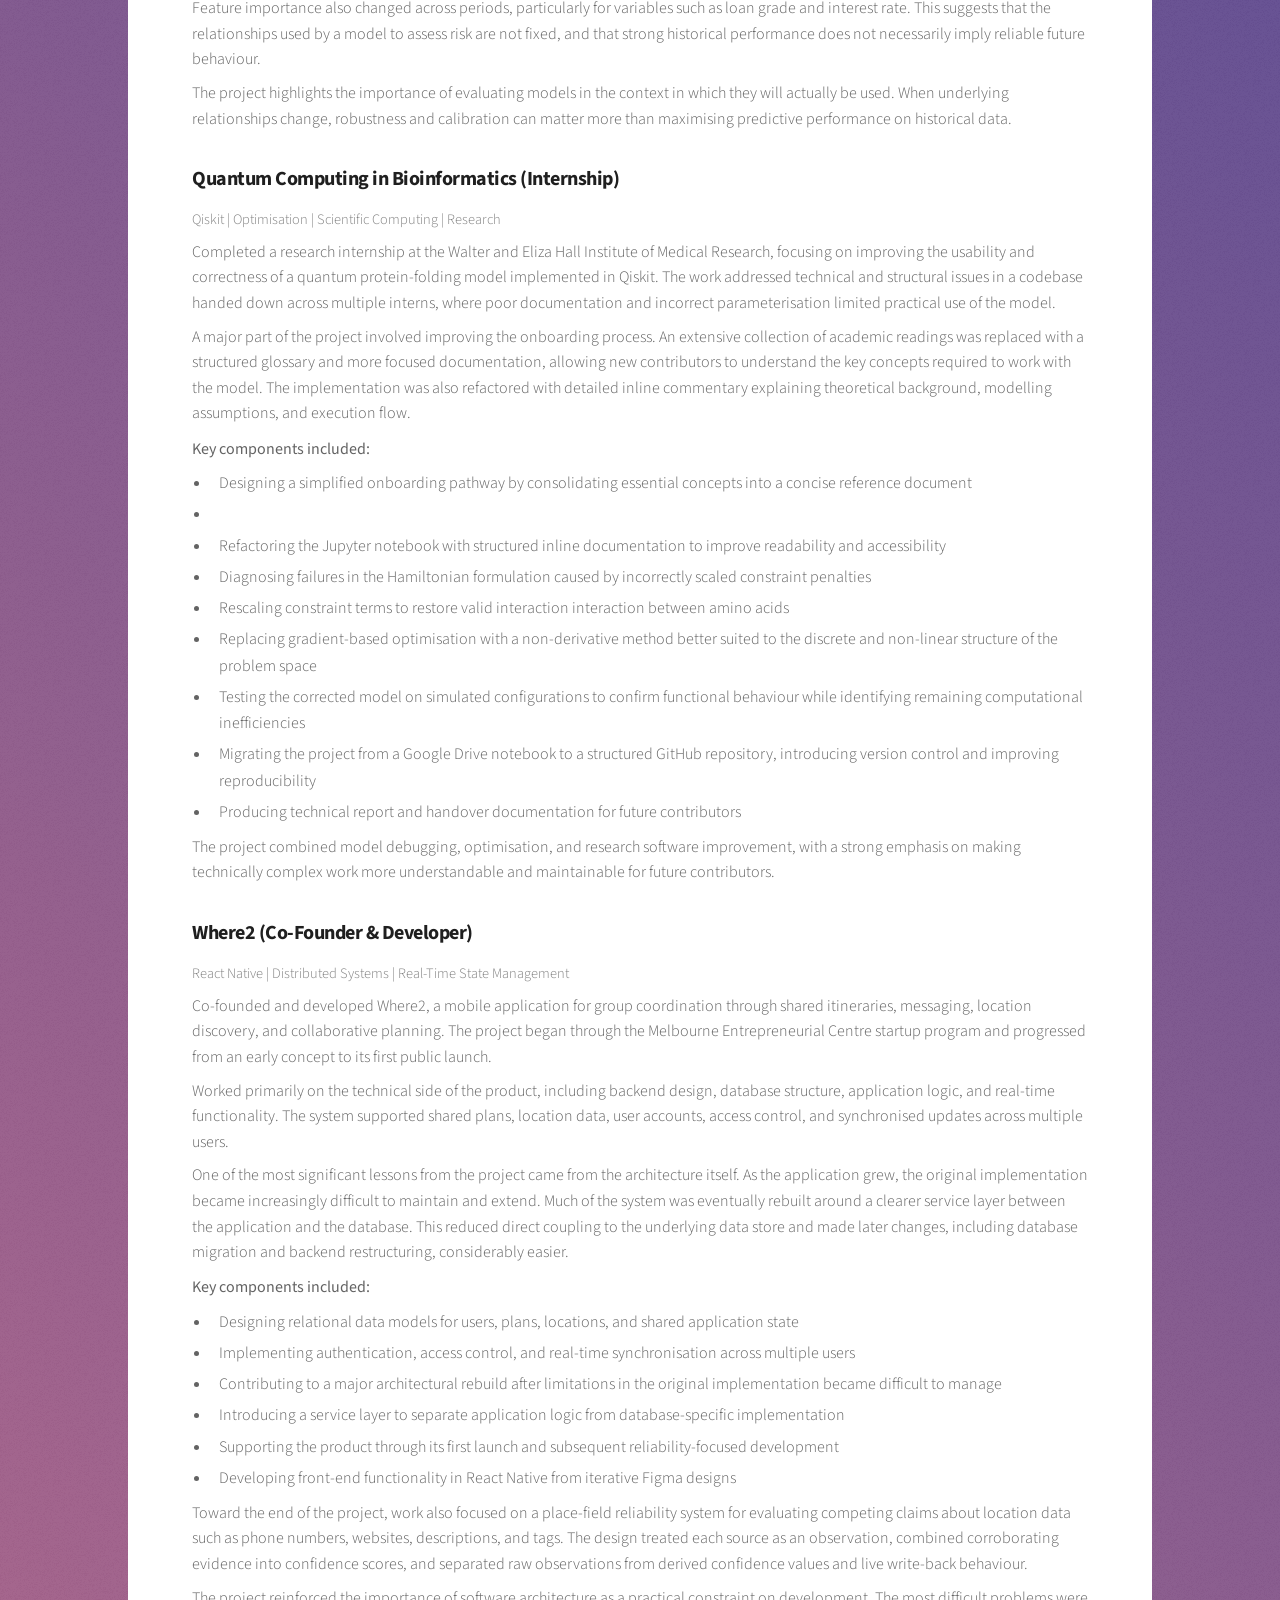
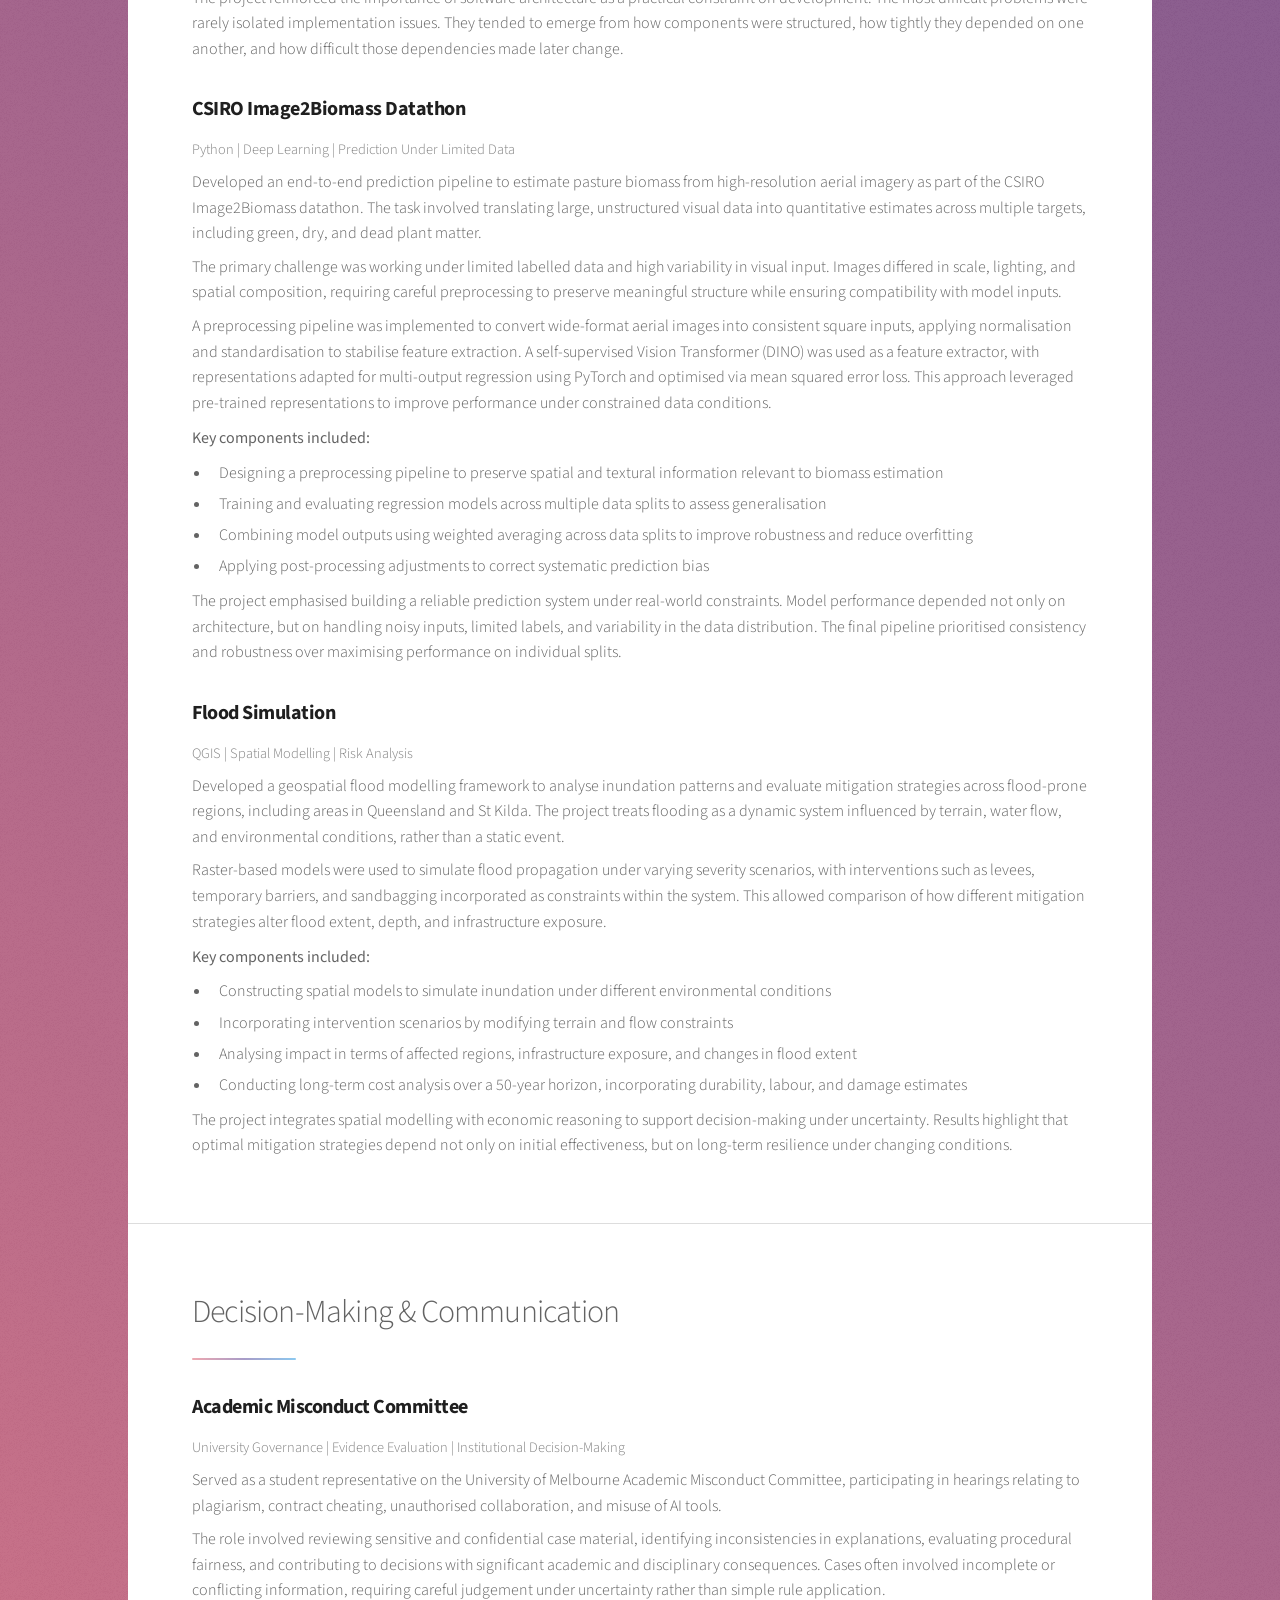
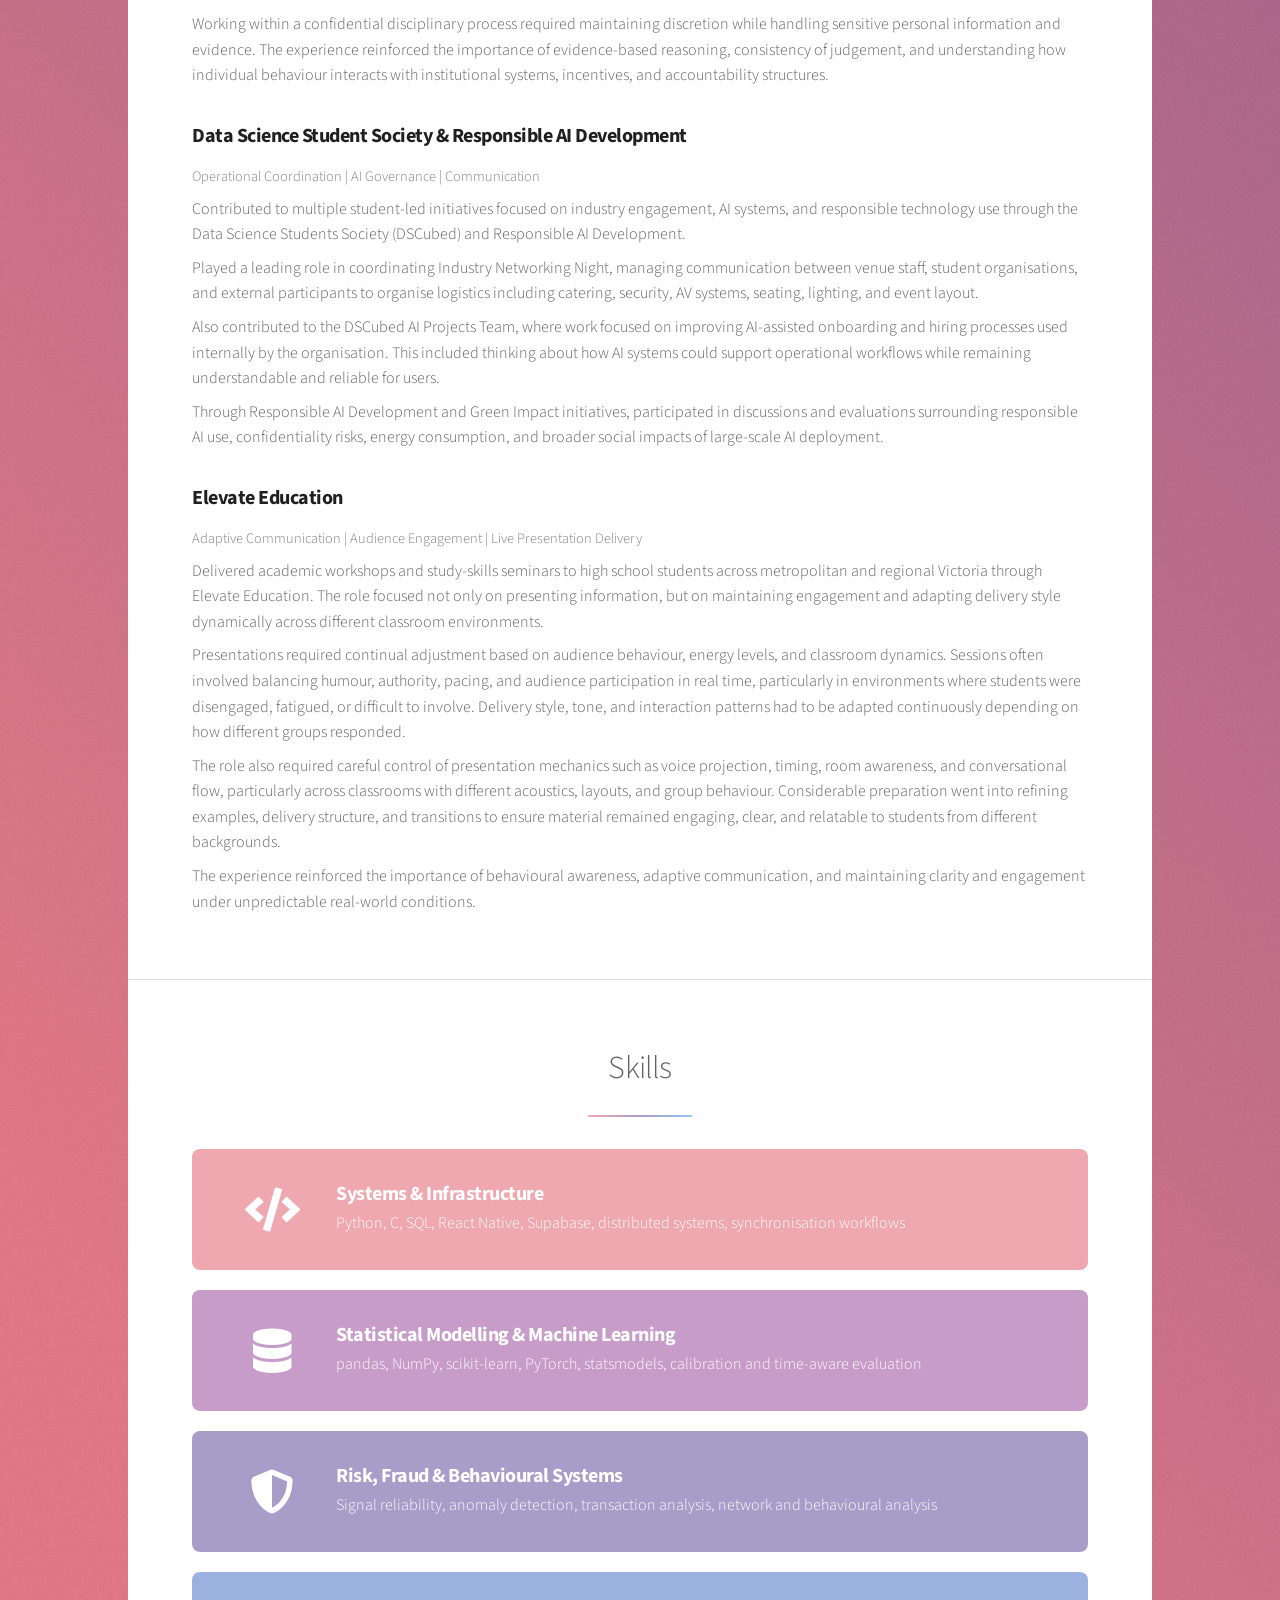
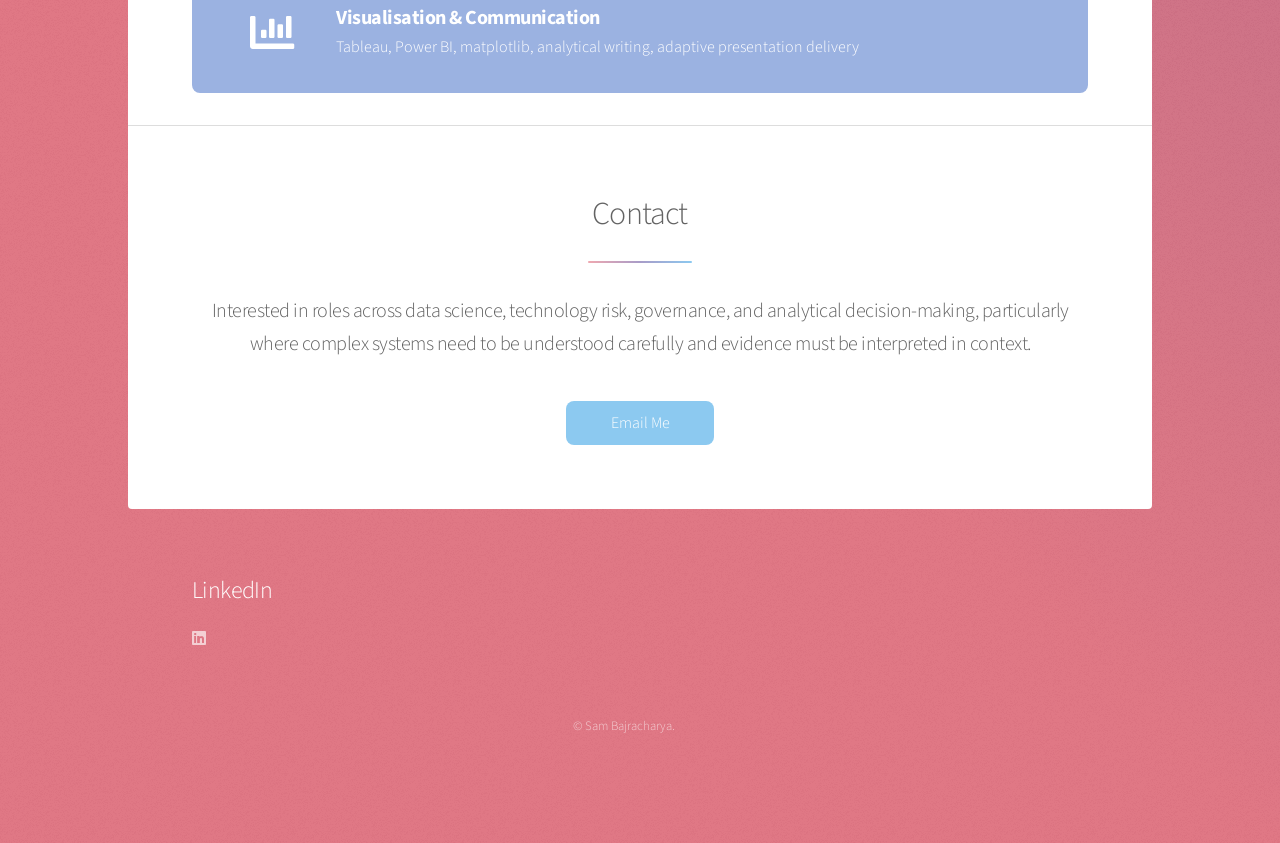
==== commit ec586f72: "f" ====
--- a/index.html
+++ b/index.html
@@ -452,9 +452,8 @@
 			<section id="contact" class="main special">
 				<header class="major">
 					<h2>Contact</h2>
-					<p>Interested in roles involving risk, data, and decision-making under uncertainty.
-						Particularly focused on problems where model outputs must be interpreted and acted on
-						under changing conditions.
+					<p>
+						Interested in roles across data science, technology risk, governance, and analytical decision-making, particularly where complex systems need to be understood carefully and evidence must be interpreted in context.
 					</p>
 				</header>
 
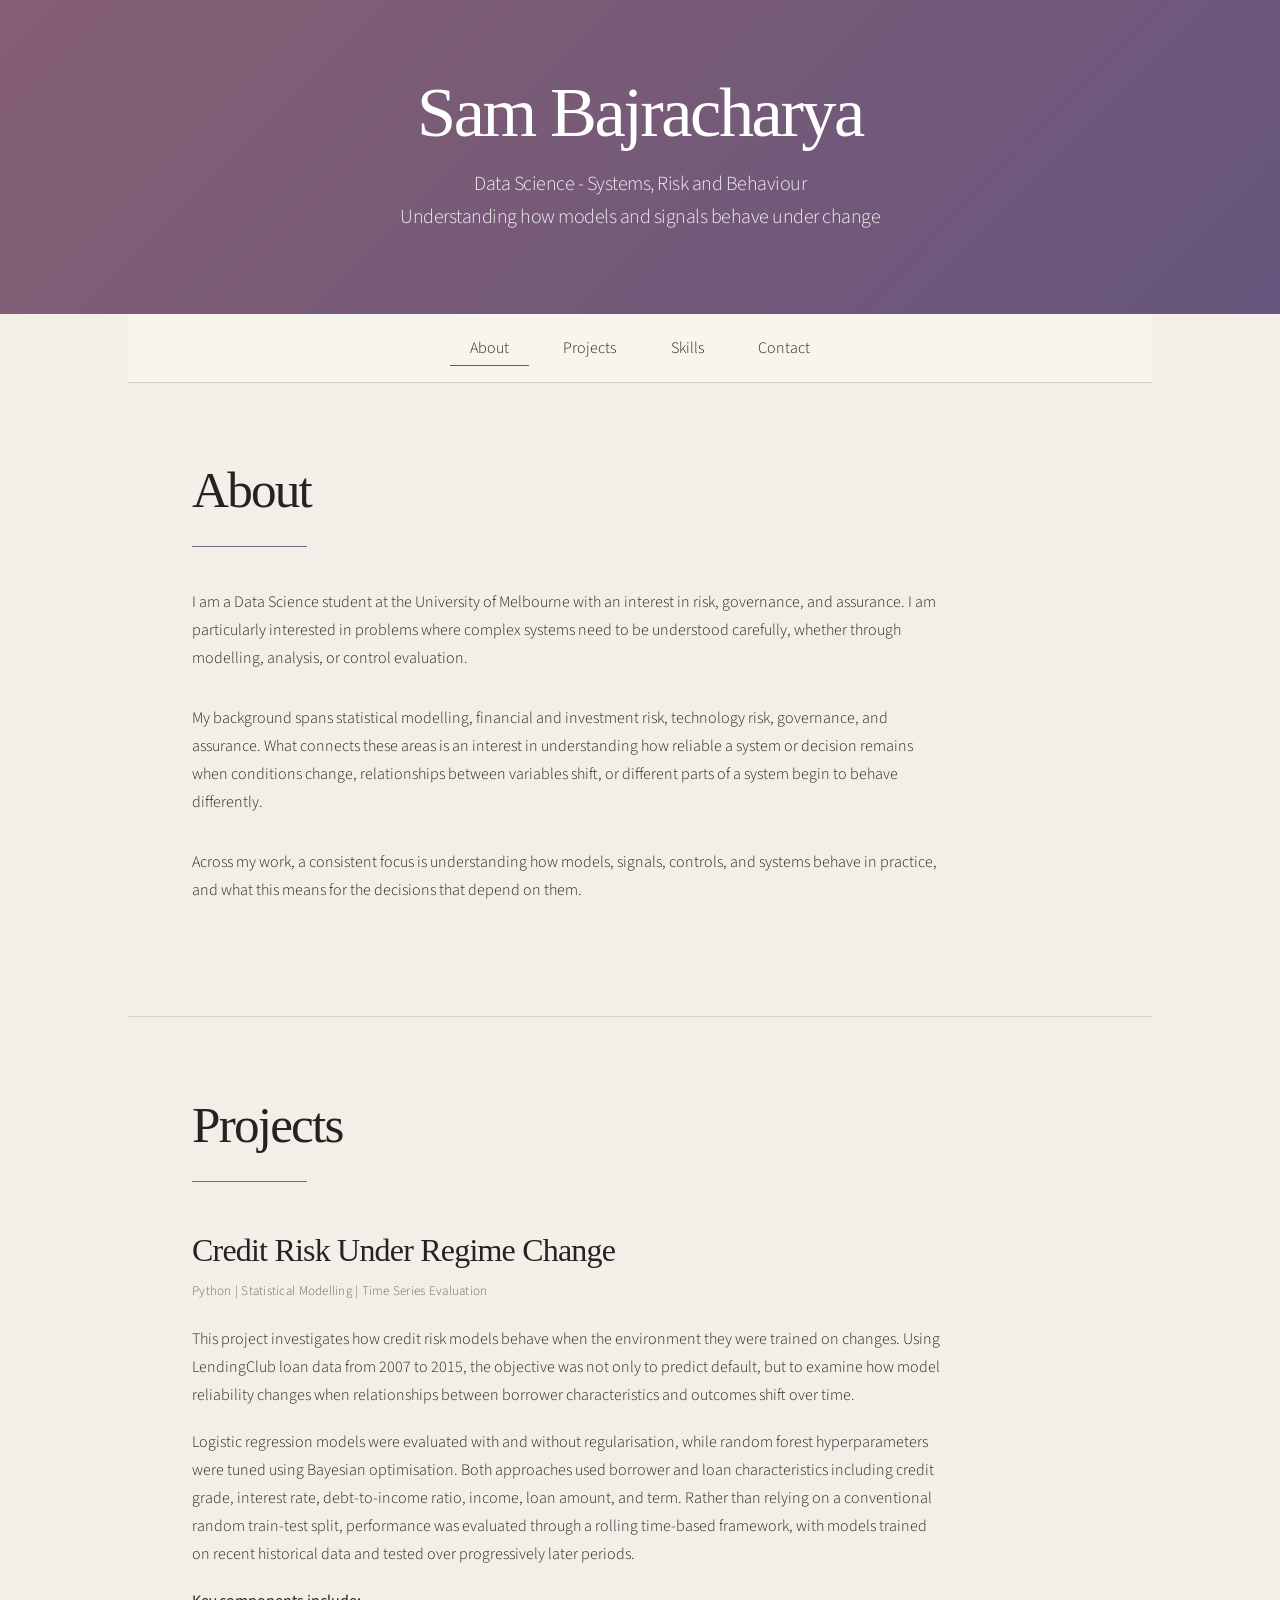
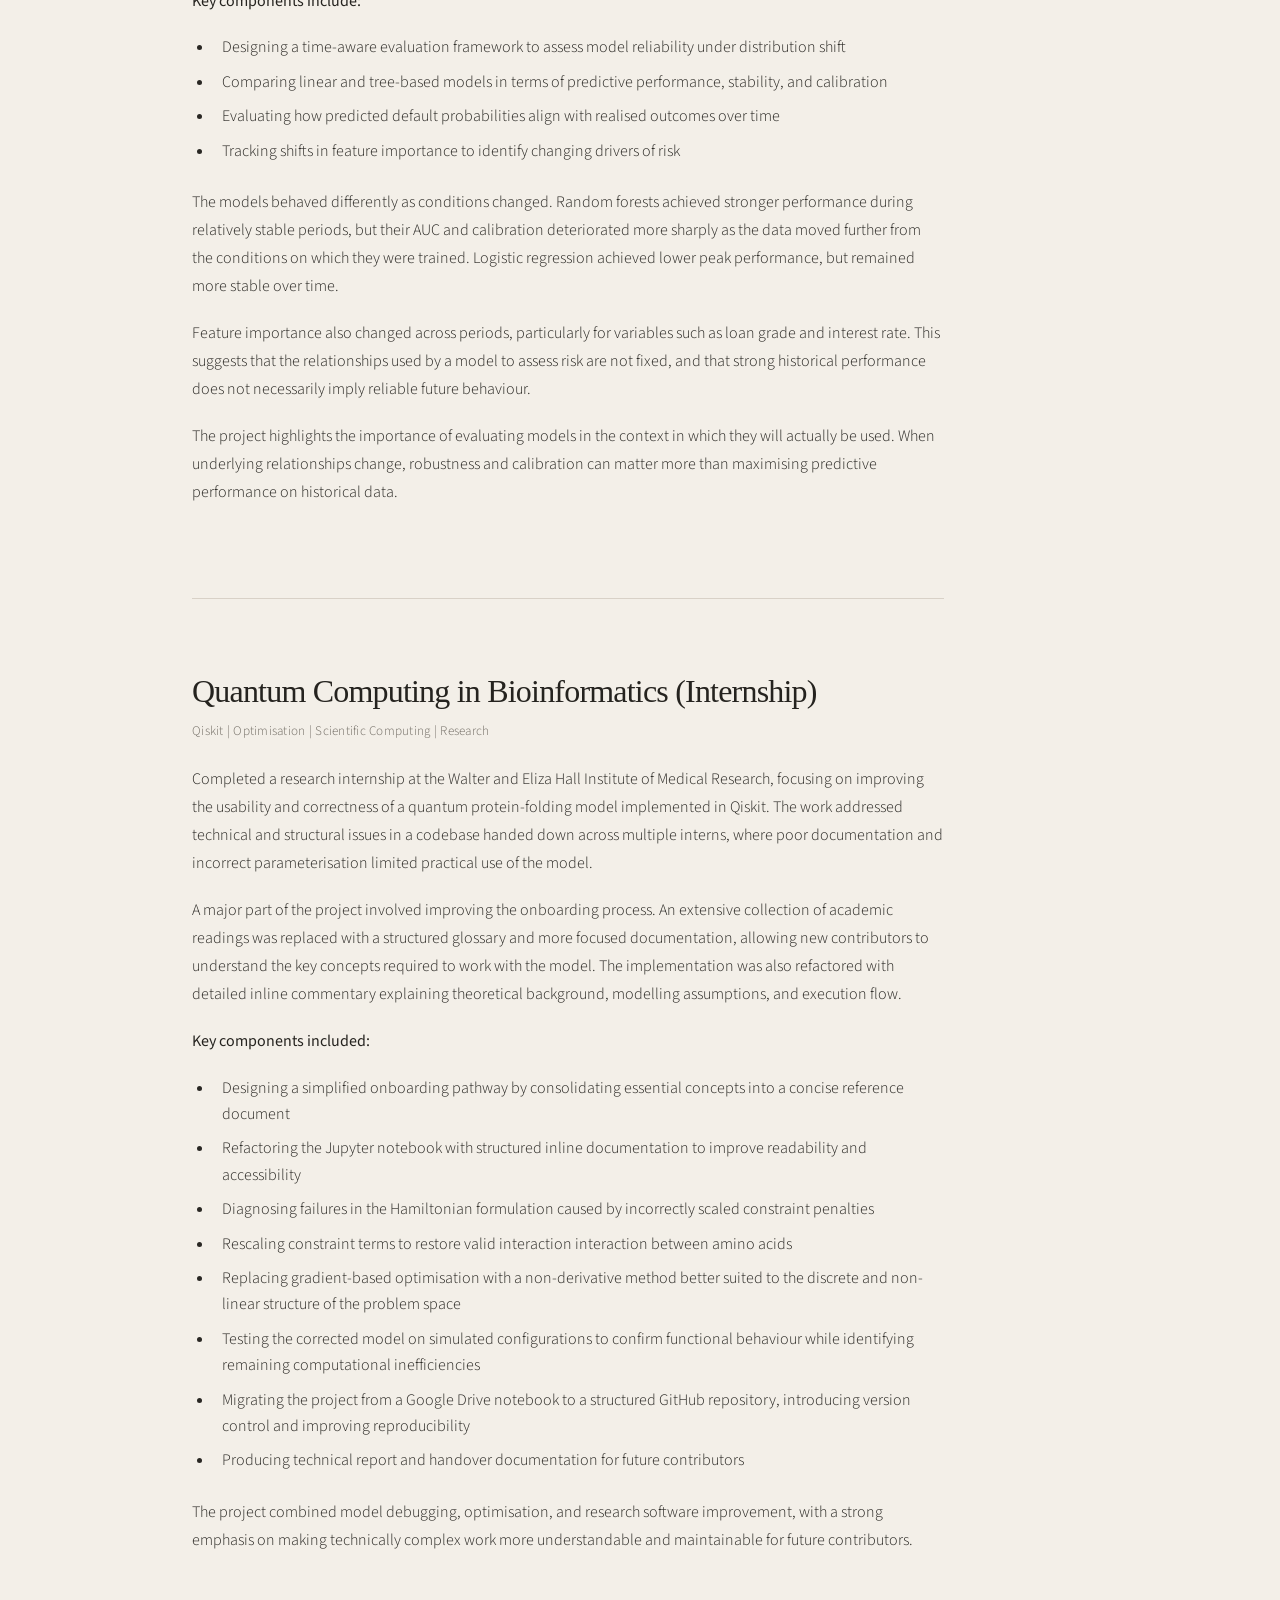
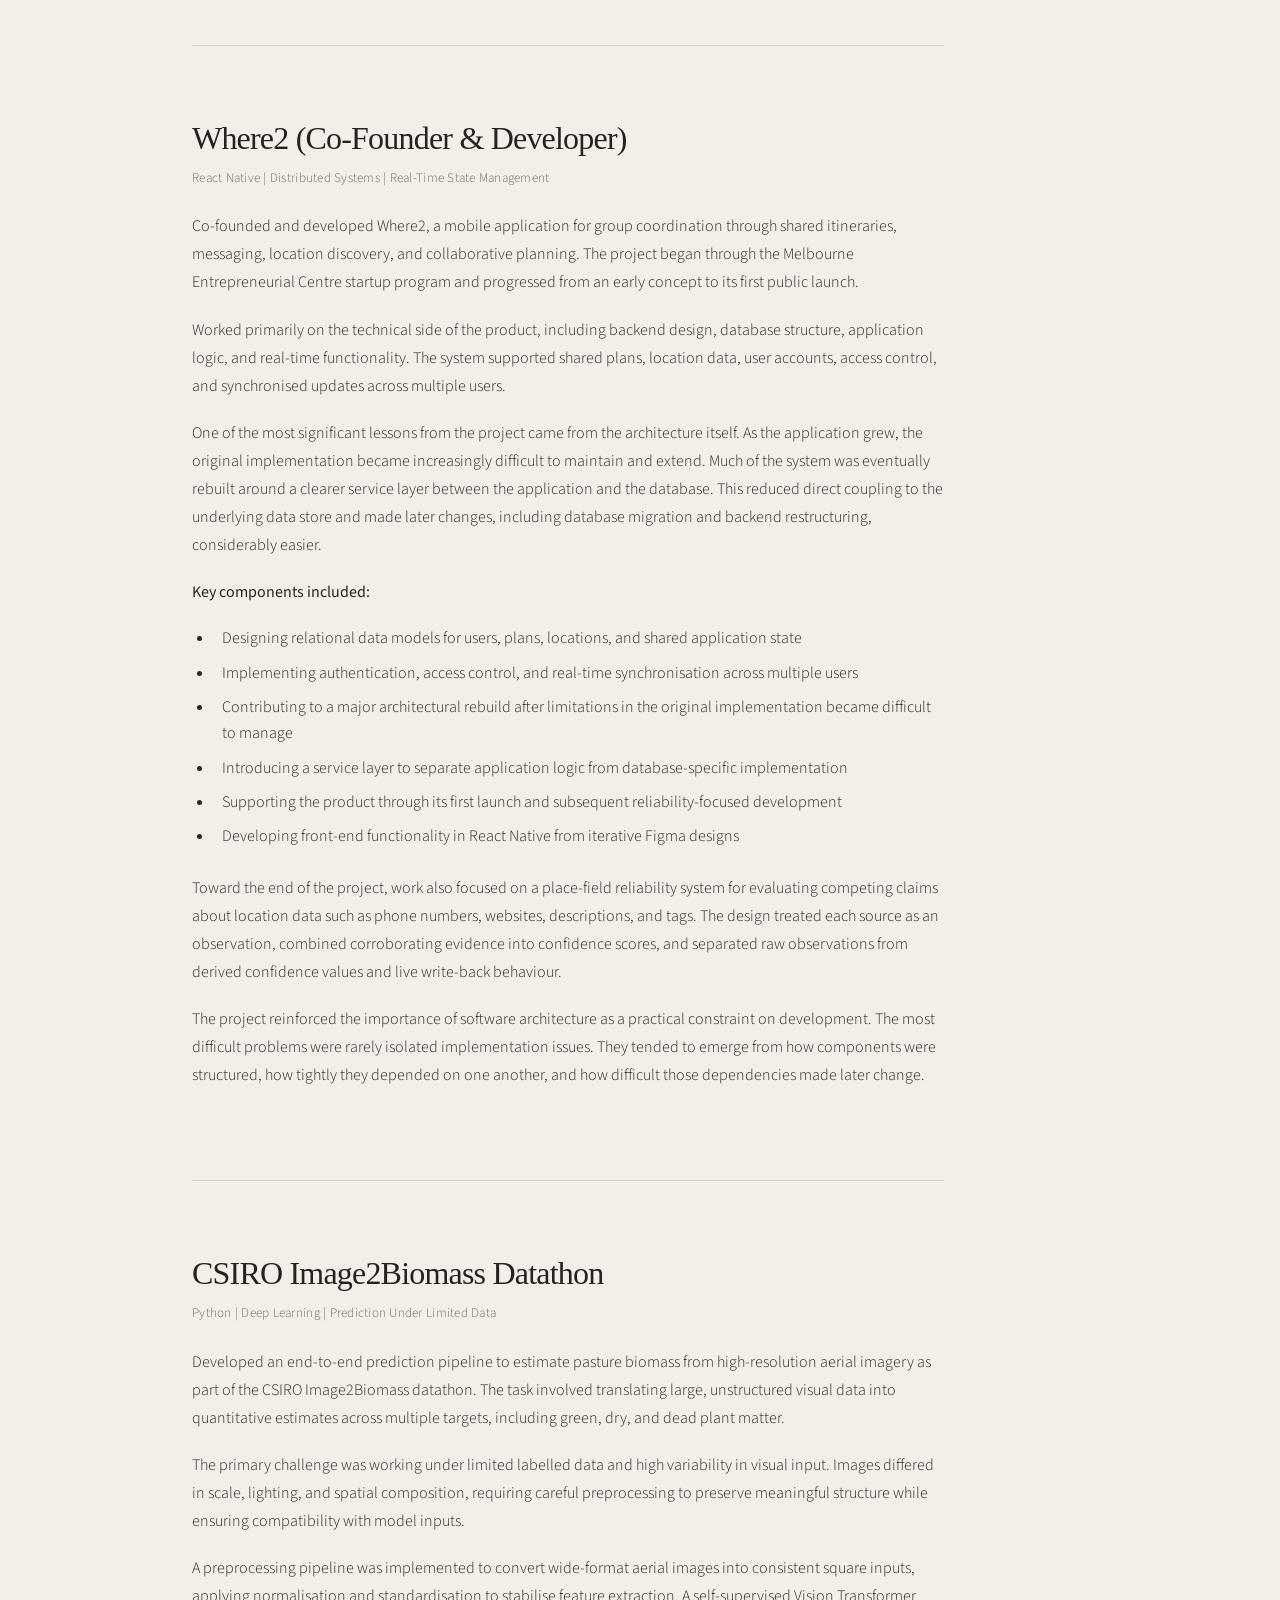
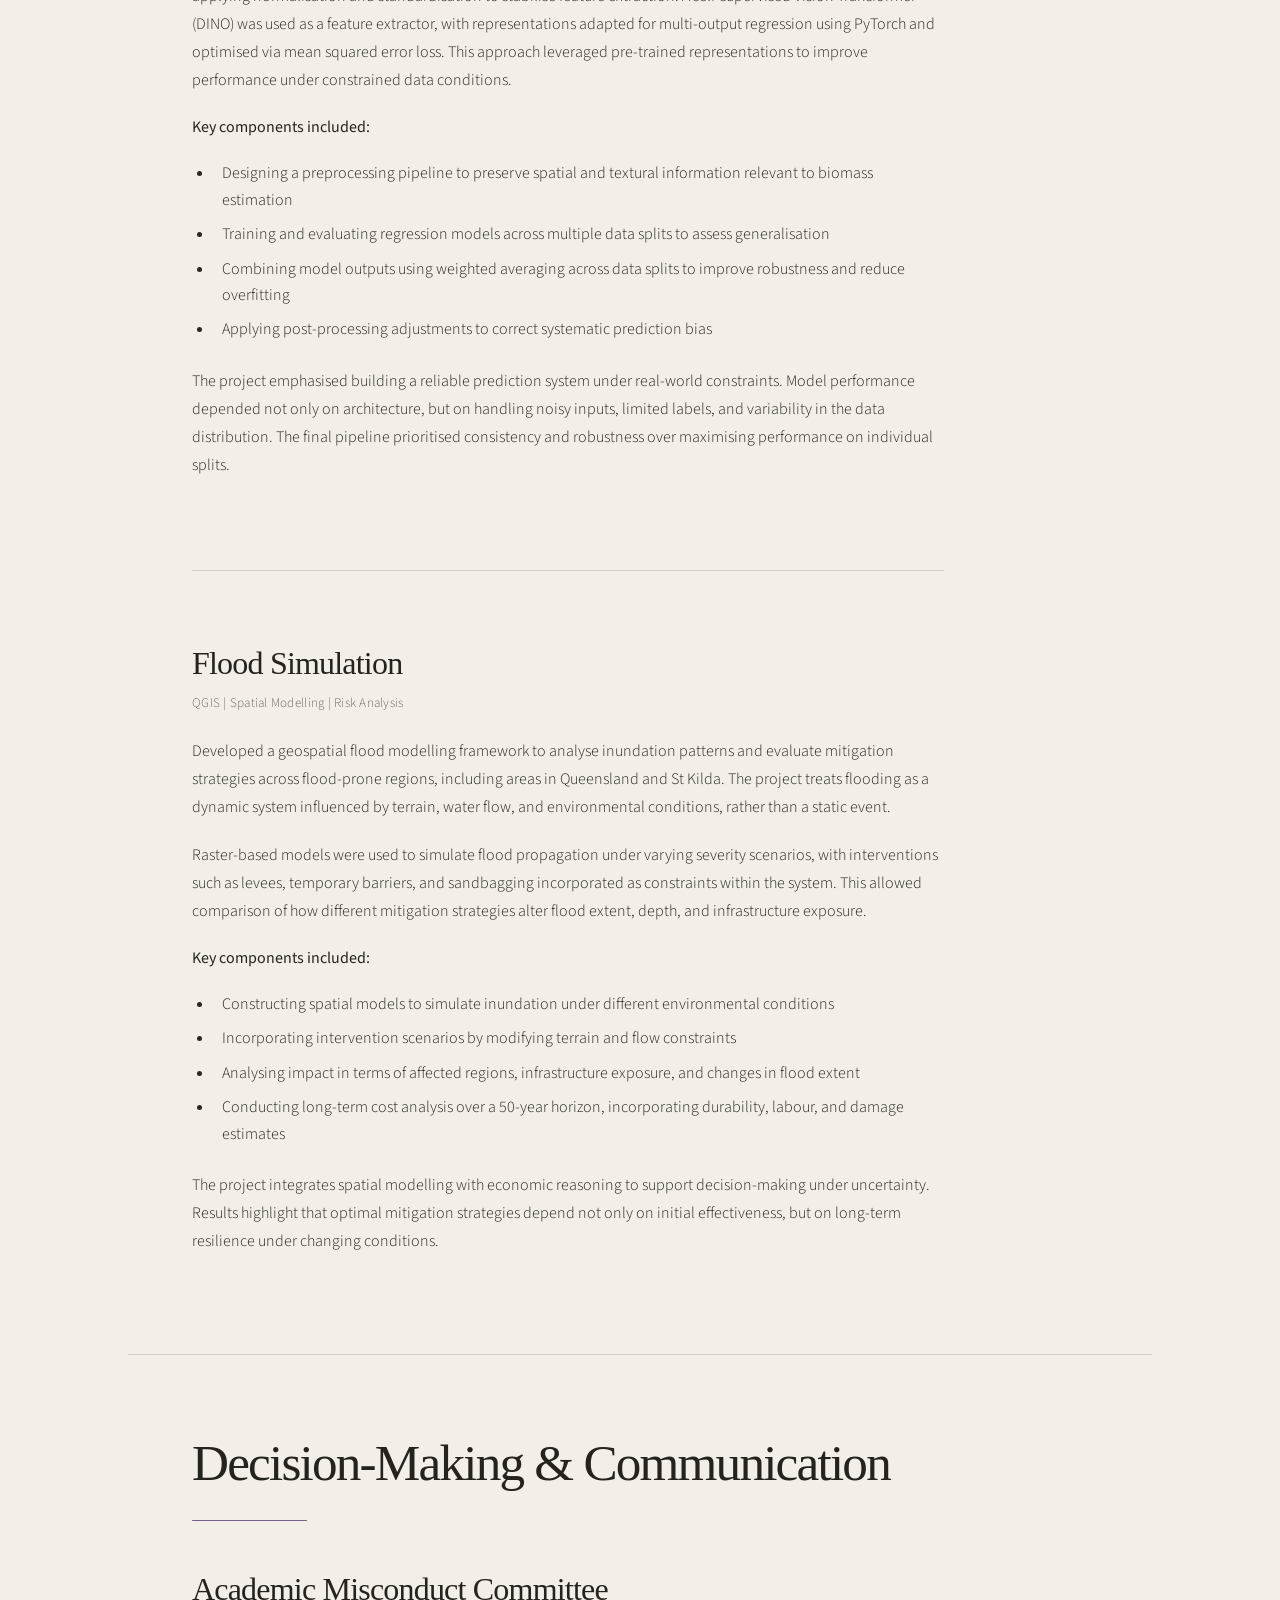
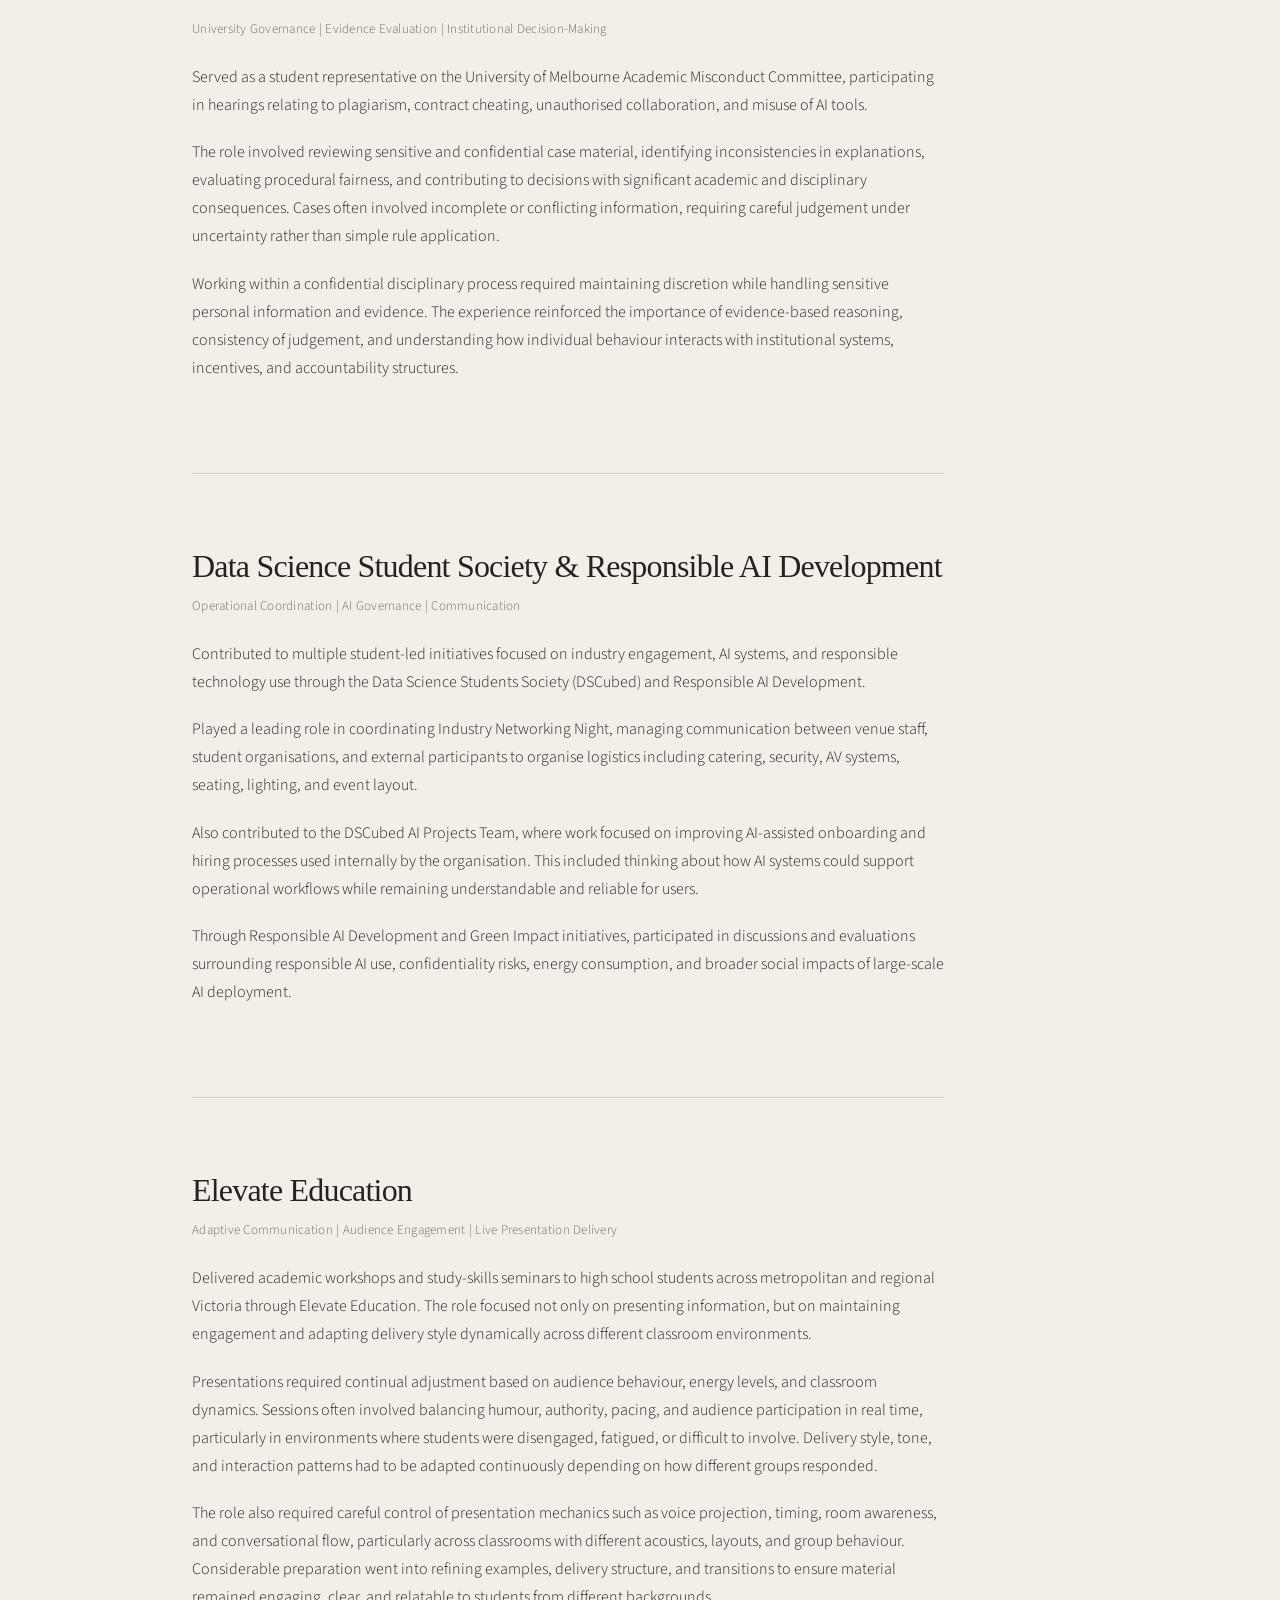
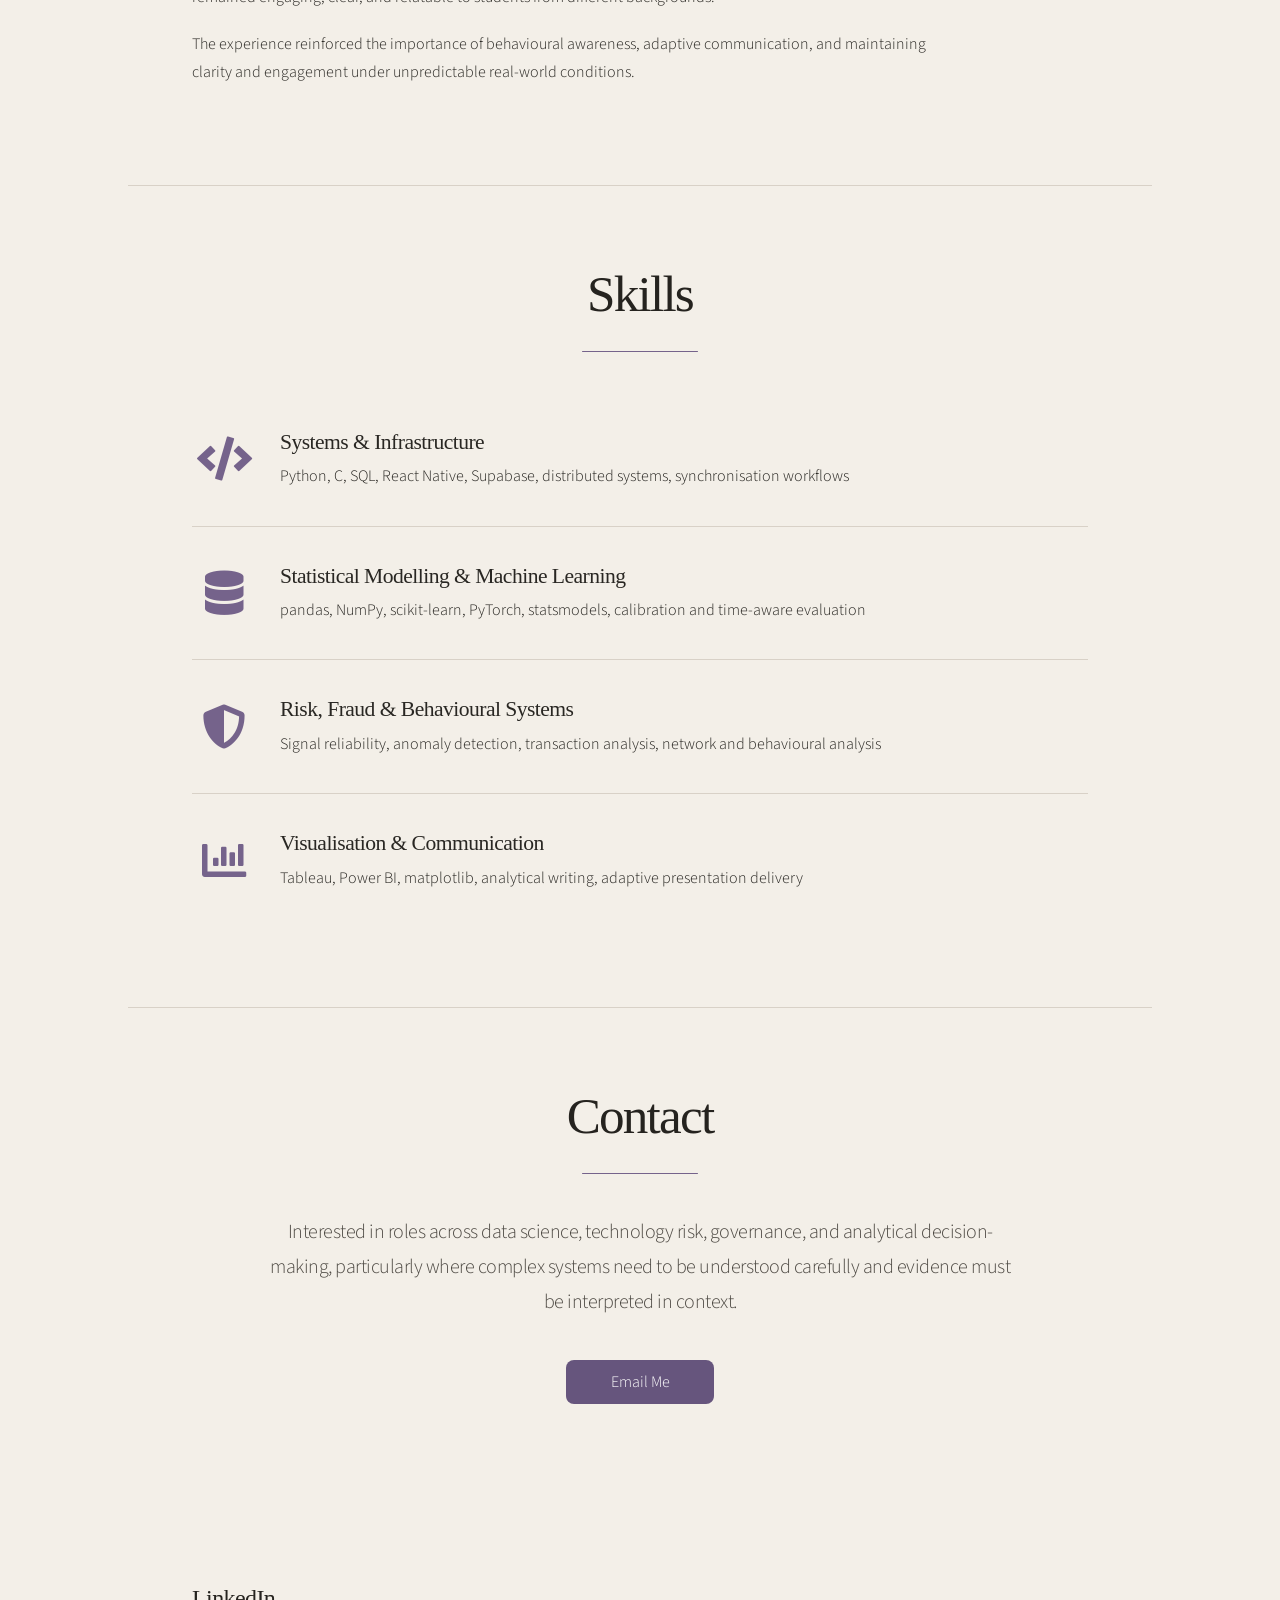
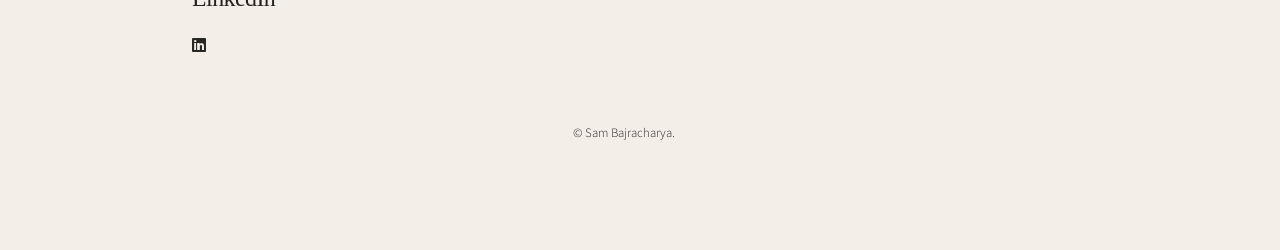
==== commit 8b684c26: "/" ====
--- a/index.html
+++ b/index.html
@@ -130,7 +130,7 @@
 							<ul>
 								<li>Designing a simplified onboarding pathway by consolidating essential concepts into a
 									concise reference document
-									<li>
+								</li>
 								<li>Refactoring the Jupyter notebook with structured inline documentation
 									to improve readability and accessibility 
 									</li>
--- a/assets/css/main.css
+++ b/assets/css/main.css
@@ -190,11 +190,8 @@
 }
 
 body {
-	background-color: #935d8c;
-	background-image: url("images/overlay.png"), -moz-linear-gradient(45deg, #e37682 15%, #5f4d93 85%);
-	background-image: url("images/overlay.png"), -webkit-linear-gradient(45deg, #e37682 15%, #5f4d93 85%);
-	background-image: url("images/overlay.png"), -ms-linear-gradient(45deg, #e37682 15%, #5f4d93 85%);
-	background-image: url("images/overlay.png"), linear-gradient(45deg, #e37682 15%, #5f4d93 85%);
+	background-color: #f3efe8;
+	background-image: none;
 }
 
 body.is-preload *,
@@ -213,8 +210,8 @@
 /* Type */
 
 body {
-	background-color: #935d8c;
-	color: rgba(255, 255, 255, 0.65);
+	background-color: #f3efe8;
+	color: #292723;
 }
 
 body,
@@ -426,12 +423,12 @@
 }
 
 a:hover {
-	color: #ffffff;
+	color: #5f4d68;
 }
 
 strong,
 b {
-	color: #ffffff;
+	color: #25231f;
 }
 
 h1,
@@ -440,7 +437,7 @@
 h4,
 h5,
 h6 {
-	color: #ffffff;
+	color: #25231f;
 }
 
 blockquote {
@@ -2766,19 +2763,23 @@
 }
 
 header.major {
-	margin-bottom: 1.5em;
+	margin-bottom: 2.5em;
 }
 
 header.major h2 {
-	font-size: 2em;
+	font-family: Georgia, "Times New Roman", serif;
+	font-size: clamp(2.4rem, 4vw, 3.5rem);
+	font-weight: 400;
+	line-height: 1.1;
+	letter-spacing: -0.035em;
 }
 
 header.major h2:after {
 	display: block;
 	content: '';
-	width: 3.25em;
-	height: 2px;
-	margin: 0.7em 0 1em 0;
+	width: 2.25em;
+	height: 1px;
+	margin: 0.55em 0 0.8em 0;
 	border-radius: 2px;
 }
 
@@ -2809,11 +2810,11 @@
 @media screen and (max-width: 736px) {
 
 	header.major {
-		margin-bottom: 0;
+		margin-bottom: 2em;
 	}
 
 	header.major h2 {
-		font-size: 1.5em;
+		font-size: clamp(2rem, 9vw, 2.6rem);
 	}
 
 	header.major p {
@@ -3209,24 +3210,43 @@
 
 #header {
 	padding: 5em 5em 1em 5em;
+	position: relative;
+	isolation: isolate;
 	text-align: center;
+}
+
+#header:before {
+	content: '';
+	position: absolute;
+	z-index: -1;
+	top: 0;
+	bottom: 0;
+	left: calc(50% - 50vw);
+	right: calc(50% - 50vw);
+	background: linear-gradient(135deg, #855f73 0%, #66557d 100%);
 }
 
 #header h1 {
 	margin: 0 0 0.25em 0;
+	color: #ffffff;
+	font-family: Georgia, "Times New Roman", serif;
+	font-weight: 400;
+	letter-spacing: -0.035em;
 }
 
 #header p {
 	font-size: 1.25em;
 	letter-spacing: -0.025em;
+	color: rgba(255, 255, 255, 0.9);
 }
 
 #header.alt {
-	padding: 7em 5em 4em 5em;
+	padding: 5.25em 5em 2.75em 5em;
 }
 
 #header.alt h1 {
-	font-size: 3.25em;
+	font-size: clamp(3rem, 5.5vw, 5rem);
+	line-height: 1.05;
 }
 
 #header.alt>* {
@@ -3267,7 +3287,7 @@
 	}
 
 	#header.alt {
-		padding: 6em 4em 3em 4em;
+		padding: 4.75em 4em 2.5em 4em;
 	}
 
 }
@@ -3279,7 +3299,7 @@
 	}
 
 	#header.alt {
-		padding: 5em 3em 2em 3em;
+		padding: 4em 3em 1.75em 3em;
 	}
 
 }
@@ -3300,11 +3320,11 @@
 	}
 
 	#header.alt {
-		padding: 4em 2em 1em 2em;
+		padding: 3.25em 2em 1.75em 2em;
 	}
 
 	#header.alt h1 {
-		font-size: 2.5em;
+		font-size: clamp(2.25rem, 10.5vw, 3.5rem);
 	}
 
 }
@@ -3316,7 +3336,7 @@
 	}
 
 	#header.alt {
-		padding: 4em 1.5em 1em 1.5em;
+		padding: 3.25em 1.5em 1.5em 1.5em;
 	}
 
 }
@@ -3328,7 +3348,7 @@
 	}
 
 	#header.alt {
-		padding: 3.5em 1em 0.5em 1em;
+		padding: 3em 1em 1.25em 1em;
 	}
 
 }
@@ -3351,15 +3371,16 @@
 	-webkit-transition: background-color 0.2s ease, border-top-left-radius 0.2s ease, border-top-right-radius 0.2s ease, padding 0.2s ease;
 	-ms-transition: background-color 0.2s ease, border-top-left-radius 0.2s ease, border-top-right-radius 0.2s ease, padding 0.2s ease;
 	transition: background-color 0.2s ease, border-top-left-radius 0.2s ease, border-top-right-radius 0.2s ease, padding 0.2s ease;
-	background-color: #ffffff;
-	color: #636363;
+	background-color: #f8f5ef;
+	color: #292723;
 	position: absolute;
 	width: 64em;
 	max-width: calc(100% - 4em);
 	padding: 1em;
-	background-color: #f7f7f7;
-	border-top-left-radius: 0.25em;
-	border-top-right-radius: 0.25em;
+	background-color: #f8f5ef;
+	border-bottom: solid 1px #d8d1c7;
+	border-top-left-radius: 0;
+	border-top-right-radius: 0;
 	cursor: default;
 	text-align: center;
 }
@@ -3432,24 +3453,25 @@
 	line-height: 2.25em;
 	padding: 0 1.25em;
 	border: 0;
-	border-radius: 8px;
+	border-radius: 0;
 	box-shadow: inset 0 0 0 1px transparent;
 }
 
 #nav ul li a:hover {
-	background-color: rgba(222, 222, 222, 0.25);
+	background-color: rgba(112, 107, 99, 0.08);
 }
 
 #nav ul li a.active {
-	background-color: #ffffff;
-	box-shadow: none;
+	background-color: transparent;
+	box-shadow: inset 0 -1px 0 #66557d;
 }
 
 #nav.alt {
 	position: fixed;
 	top: 0;
 	padding: 0.5em 1em;
-	background-color: rgba(247, 247, 247, 0.95);
+	background-color: rgba(248, 245, 239, 0.96);
+	border-bottom-color: #d8d1c7;
 	border-top-left-radius: 0;
 	border-top-right-radius: 0;
 	z-index: 10000;
@@ -3478,9 +3500,9 @@
 /* Main */
 
 #main {
-	background-color: #ffffff;
-	color: #636363;
-	border-radius: 0.25em;
+	background-color: transparent;
+	color: #292723;
+	border-radius: 0;
 }
 
 #main input,
@@ -3490,12 +3512,12 @@
 }
 
 #main a:hover {
-	color: #636363;
+	color: #5f4d68;
 }
 
 #main strong,
 #main b {
-	color: #636363;
+	color: #25231f;
 }
 
 #main h1,
@@ -3504,7 +3526,7 @@
 #main h4,
 #main h5,
 #main h6 {
-	color: #636363;
+	color: #25231f;
 }
 
 #main blockquote {
@@ -3563,7 +3585,7 @@
 #main input[type="button"].primary,
 #main button.primary,
 #main .button.primary {
-	background-color: #8cc9f0;
+	background-color: #66557d;
 	color: #ffffff !important;
 	box-shadow: none;
 }
@@ -3573,7 +3595,7 @@
 #main input[type="button"].primary:hover,
 #main button.primary:hover,
 #main .button.primary:hover {
-	background-color: #9acff2;
+	background-color: #75638b;
 }
 
 #main input[type="submit"].primary:active,
@@ -3581,7 +3603,7 @@
 #main input[type="button"].primary:active,
 #main button.primary:active,
 #main .button.primary:active {
-	background-color: #7ec3ee;
+	background-color: #574769;
 }
 
 #main input[type="submit"].primary.icon:before,
@@ -3697,11 +3719,8 @@
 }
 
 #main header.major h2:after {
-	background-color: #dddddd;
-	background-image: -moz-linear-gradient(90deg, #efa8b0, #a89cc8, #8cc9f0);
-	background-image: -webkit-linear-gradient(90deg, #efa8b0, #a89cc8, #8cc9f0);
-	background-image: -ms-linear-gradient(90deg, #efa8b0, #a89cc8, #8cc9f0);
-	background-image: linear-gradient(90deg, #efa8b0, #a89cc8, #8cc9f0);
+	background-color: #75638b;
+	background-image: none;
 }
 
 #main table tbody tr {
@@ -3733,8 +3752,8 @@
 }
 
 #main>.main {
-	padding: 5em 5em 3em 5em;
-	border-top: solid 1px #dddddd;
+	padding: 5.5em 5em;
+	border-top: solid 1px #d8d1c7;
 }
 
 #main>.main:first-child {
@@ -3760,7 +3779,7 @@
 @media screen and (max-width: 1280px) {
 
 	#main>.main {
-		padding: 4em 4em 2em 4em;
+		padding: 5em 4em;
 	}
 
 	#main>.main>.image.main:first-child {
@@ -3773,7 +3792,7 @@
 @media screen and (max-width: 980px) {
 
 	#main>.main {
-		padding: 4em 3em 2em 3em;
+		padding: 4.5em 3em;
 	}
 
 	#main>.main>.image.main:first-child {
@@ -3786,7 +3805,7 @@
 @media screen and (max-width: 736px) {
 
 	#main>.main {
-		padding: 3em 2em 1em 2em;
+		padding: 3.75em 2em;
 	}
 
 	#main>.main>.image.main:first-child {
@@ -3799,7 +3818,7 @@
 @media screen and (max-width: 480px) {
 
 	#main>.main {
-		padding: 3em 1.5em 1em 1.5em;
+		padding: 3.5em 1.5em;
 	}
 
 	#main>.main>.image.main:first-child {
@@ -3816,7 +3835,7 @@
 	}
 
 	#main>.main {
-		padding: 2.5em 1em 0.5em 1em;
+		padding: 3.25em 1em;
 	}
 
 	#main>.main>.image.main:first-child {
@@ -3943,28 +3962,32 @@
    ========================= */
 
 #projects header.major {
-	margin-bottom: 1em !important;
+	margin-bottom: 3em !important;
 }
 
 #projects p {
+	margin-bottom: 1.2em;
+	line-height: 1.75;
+}
+
+#projects .project-meta {
+	margin-bottom: 1.8em;
+	font-size: 0.82em;
+	line-height: 1.5;
+	letter-spacing: 0.02em;
+	color: #706b63;
+	opacity: 1;
+}
+
+#projects ul {
+	margin-top: 0.4em;
+	margin-bottom: 1.5em;
+	padding-left: 1.35em;
+	line-height: 1.65;
+}
+
+#projects ul li {
 	margin-bottom: 0.5em;
-	line-height: 1.6;
-}
-
-#projects .project-meta {
-	margin-bottom: 0.6em;
-	font-size: 0.9em;
-	opacity: 0.8;
-}
-
-#projects ul {
-	margin-top: 0.3em;
-	margin-bottom: 0.6em;
-	padding-left: 1.2em;
-}
-
-#projects ul li {
-	margin-bottom: 0.3em;
 }
 
 #projects p strong {
@@ -3974,42 +3997,64 @@
 }
 
 #projects .project-content h3 {
-	font-weight: 700 !important;
-	color: #1f1f1f !important;
-}
-
-/* Optional: cleaner spacing between project cards */
+	margin-bottom: 0.35em;
+	font-family: Georgia, "Times New Roman", serif;
+	font-size: clamp(1.75rem, 2.5vw, 2.2rem);
+	font-weight: 400 !important;
+	line-height: 1.25;
+	letter-spacing: -0.025em;
+	color: #25231f !important;
+}
+
 #projects .project-card {
-	margin-bottom: 2em;
+	margin: 0;
+	padding-bottom: 4.5em;
+	max-width: 47rem;
+	border: 0;
+	border-radius: 0;
+	box-shadow: none;
+}
+
+#projects .project-card + .project-card {
+	padding-top: 4.5em;
+	border-top: solid 1px #d8d1c7;
+}
+
+#projects .project-card:last-child {
+	padding-bottom: 0;
 }
 
 /* =========================
    DECISION-MAKING SECTION FIXES
    ========================= */
 
-   #decision header.major {
-	margin-bottom: 1em !important;
+#decision header.major {
+	margin-bottom: 3em !important;
 }
 
 #decision p {
+	margin-bottom: 1.2em;
+	line-height: 1.75;
+}
+
+#decision .project-meta {
+	margin-bottom: 1.8em;
+	font-size: 0.82em;
+	line-height: 1.5;
+	letter-spacing: 0.02em;
+	color: #706b63;
+	opacity: 1;
+}
+
+#decision ul {
+	margin-top: 0.4em;
+	margin-bottom: 1.5em;
+	padding-left: 1.35em;
+	line-height: 1.65;
+}
+
+#decision ul li {
 	margin-bottom: 0.5em;
-	line-height: 1.6;
-}
-
-#decision .project-meta {
-	margin-bottom: 0.6em;
-	font-size: 0.9em;
-	opacity: 0.8;
-}
-
-#decision ul {
-	margin-top: 0.3em;
-	margin-bottom: 0.6em;
-	padding-left: 1.2em;
-}
-
-#decision ul li {
-	margin-bottom: 0.3em;
 }
 
 #decision p strong {
@@ -4019,23 +4064,41 @@
 }
 
 #decision .project-content h3 {
-	font-weight: 700 !important;
-	color: #1f1f1f !important;
-}
-
-/* Optional: cleaner spacing between cards */
+	margin-bottom: 0.35em;
+	font-family: Georgia, "Times New Roman", serif;
+	font-size: clamp(1.75rem, 2.5vw, 2.2rem);
+	font-weight: 400 !important;
+	line-height: 1.25;
+	letter-spacing: -0.025em;
+	color: #25231f !important;
+}
+
 #decision .project-card {
-	margin-bottom: 2em;
+	margin: 0;
+	padding-bottom: 4.5em;
+	max-width: 47rem;
+	border: 0;
+	border-radius: 0;
+	box-shadow: none;
+}
+
+#decision .project-card + .project-card {
+	padding-top: 4.5em;
+	border-top: solid 1px #d8d1c7;
+}
+
+#decision .project-card:last-child {
+	padding-bottom: 0;
 }
 
 /* =========================
    SKILLS SECTION LAYOUT
    ========================= */
 
-   #skills .statistics {
+#skills .statistics {
 	display: flex !important;
 	flex-direction: column !important;
-	gap: 1.25em;
+	gap: 0;
 	margin: 0 !important;
 	padding: 0 !important;
 	width: 100%;
@@ -4044,20 +4107,27 @@
 #skills .statistics li {
 	width: 100% !important;
 	min-height: unset !important;
-	padding: 2em 2.5em !important;
+	padding: 2.25em 0 !important;
 
 	display: grid !important;
-	grid-template-columns: 5em 1fr !important;
+	grid-template-columns: 4em 1fr !important;
 	column-gap: 1.5em;
 
 	align-items: center !important;
 	text-align: left !important;
 
-	border-radius: 0.5em;
+	color: #292723 !important;
+	background-color: transparent !important;
+	border-radius: 0;
+}
+
+#skills .statistics li + li {
+	border-top: solid 1px #d8d1c7;
 }
 
 #skills .statistics li .icon {
-	font-size: 2.5em;
+	font-size: 2.15em;
+	color: #75638b;
 
 	display: flex;
 	justify-content: center;
@@ -4068,10 +4138,11 @@
 
 #skills .statistics li strong {
 	display: block;
-	font-size: 1.25em;
-	font-weight: 700;
-	margin-bottom: 0.2em;
-	line-height: 1.2;
+	font-family: Georgia, "Times New Roman", serif;
+	font-size: 1.35rem;
+	font-weight: 400;
+	margin-bottom: 0.35em;
+	line-height: 1.25;
 }
 
 #skills .statistics li div {
@@ -4081,4 +4152,78 @@
 
 #skills .statistics li br {
 	display: none;
-}+}
+
+#intro .spotlight {
+	margin-bottom: 0;
+}
+
+#intro .spotlight .content,
+#contact header.major p {
+	max-width: 47rem;
+}
+
+#intro p,
+#contact header.major p {
+	line-height: 1.75;
+}
+
+#contact header.major p {
+	margin-left: auto;
+	margin-right: auto;
+	color: #4f4b45;
+}
+
+#footer h2 {
+	font-family: Georgia, "Times New Roman", serif;
+	font-weight: 400;
+}
+
+#nav a:focus-visible,
+#main a:focus-visible,
+#footer a:focus-visible {
+	outline: solid 2px #66557d;
+	outline-offset: 4px;
+}
+
+@media screen and (max-width: 980px) {
+
+	#intro .spotlight {
+		text-align: left;
+	}
+
+	#intro .spotlight .content header.major h2:after {
+		margin-left: 0;
+		margin-right: 0;
+	}
+
+}
+
+@media screen and (max-width: 736px) {
+
+	#projects header.major,
+	#decision header.major {
+		margin-bottom: 2.25em !important;
+	}
+
+	#projects .project-card,
+	#decision .project-card {
+		padding-bottom: 3em;
+	}
+
+	#projects .project-card + .project-card,
+	#decision .project-card + .project-card {
+		padding-top: 3em;
+	}
+
+	#skills .statistics li {
+		grid-template-columns: 3em 1fr !important;
+		column-gap: 1em;
+		padding: 1.75em 0 !important;
+	}
+
+	#skills .statistics li .icon {
+		font-size: 1.65em;
+	}
+
+}
